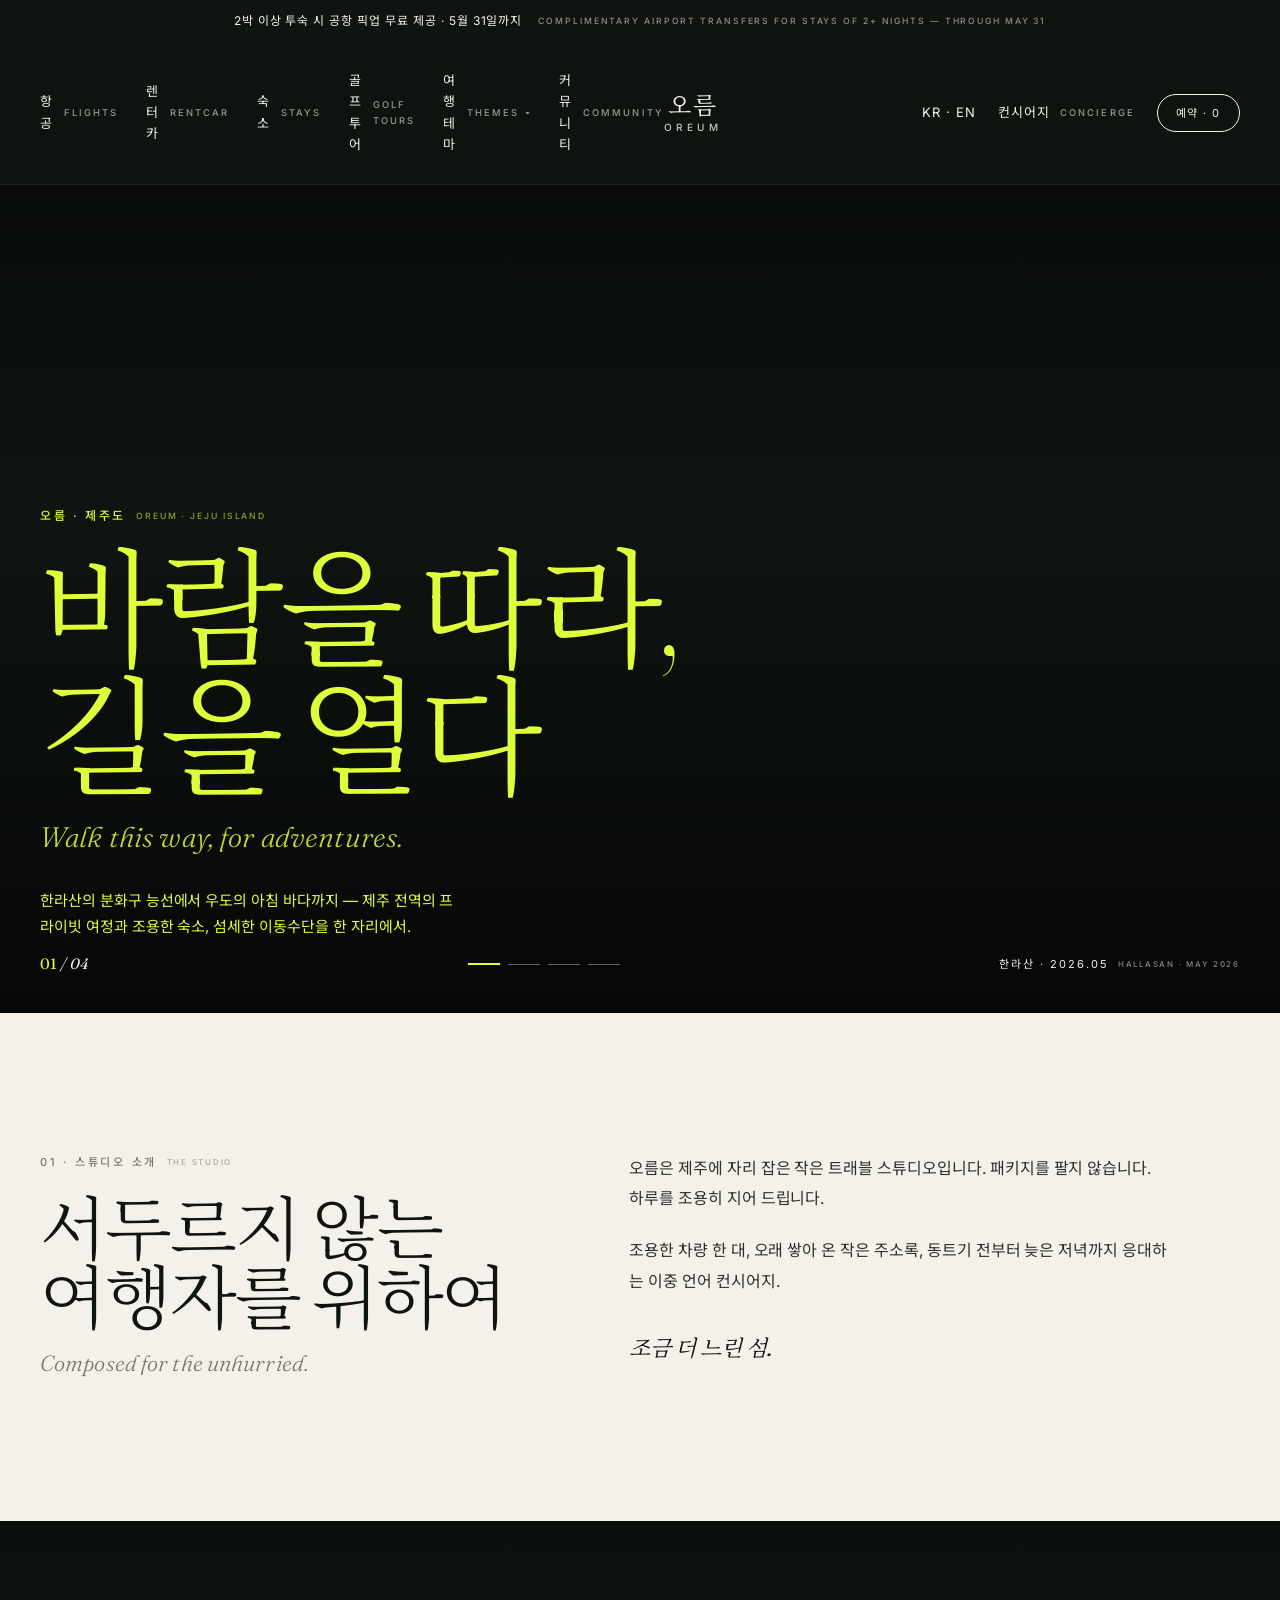
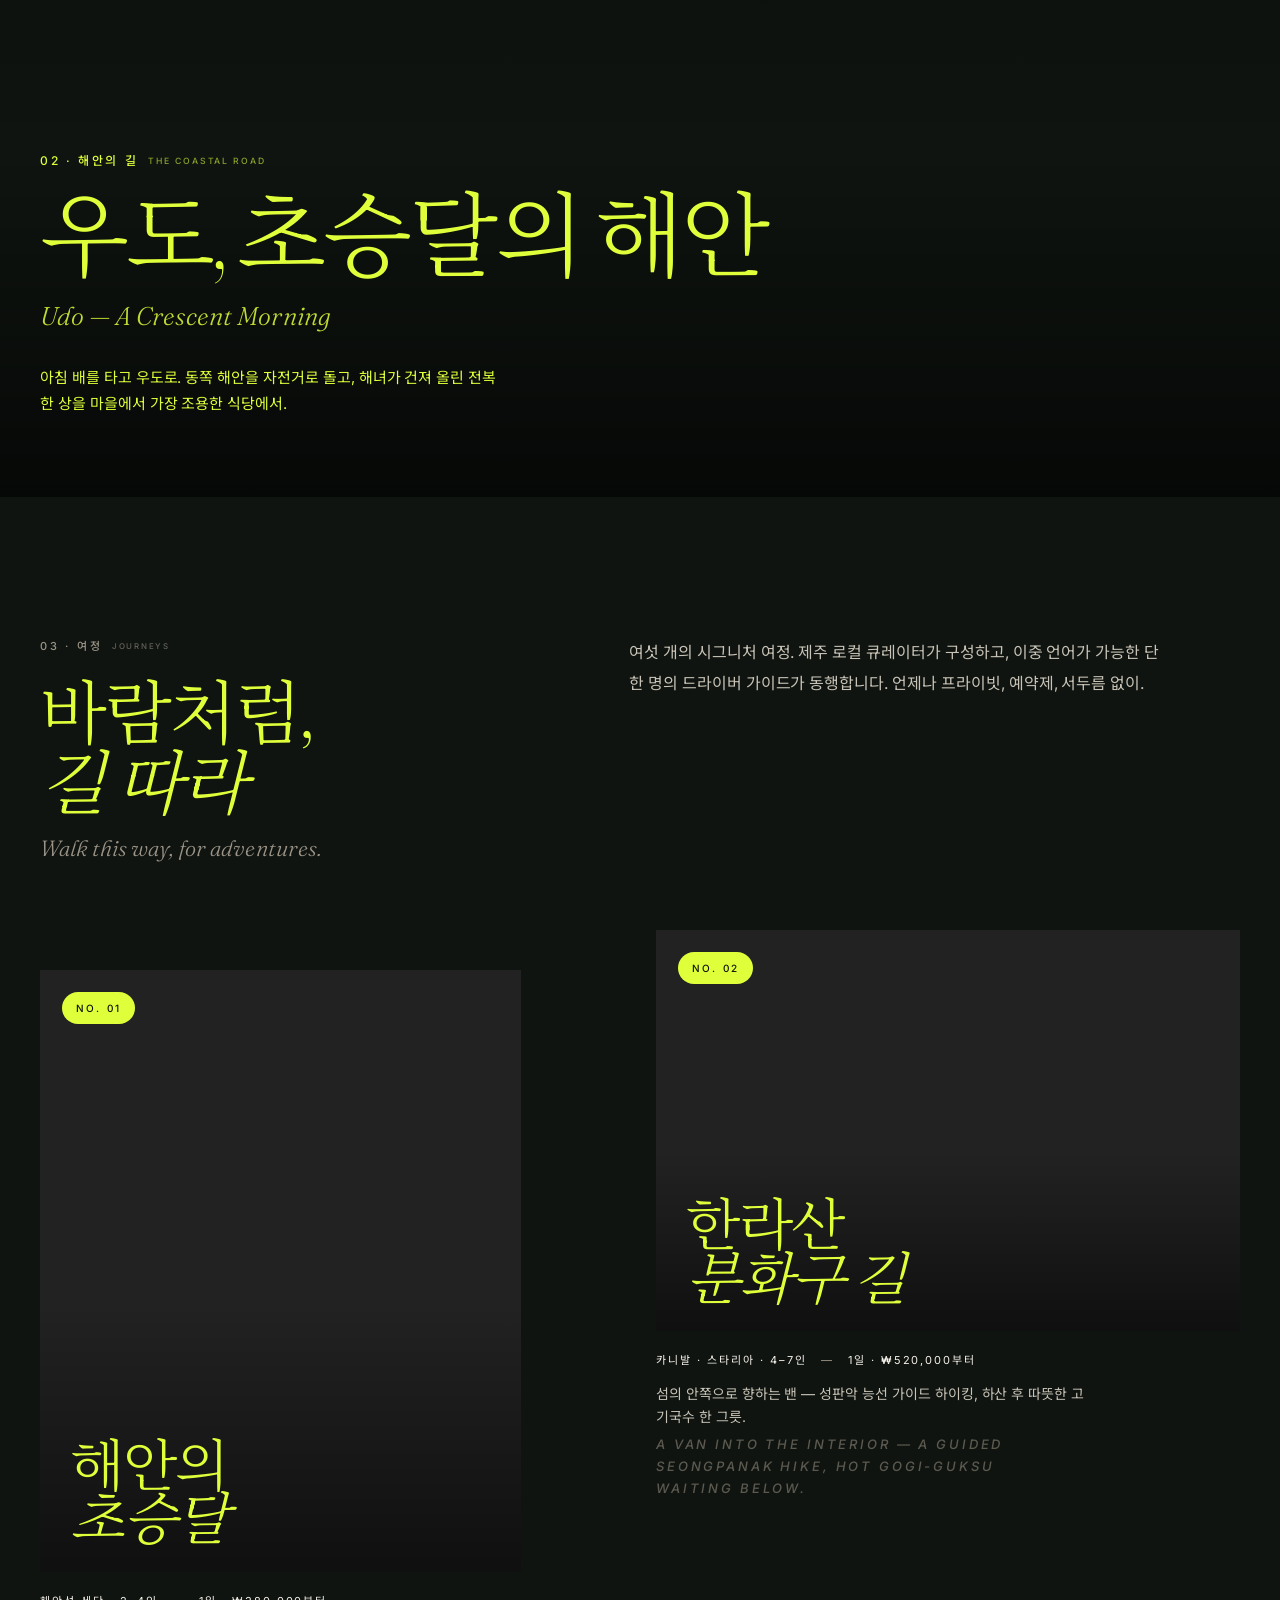
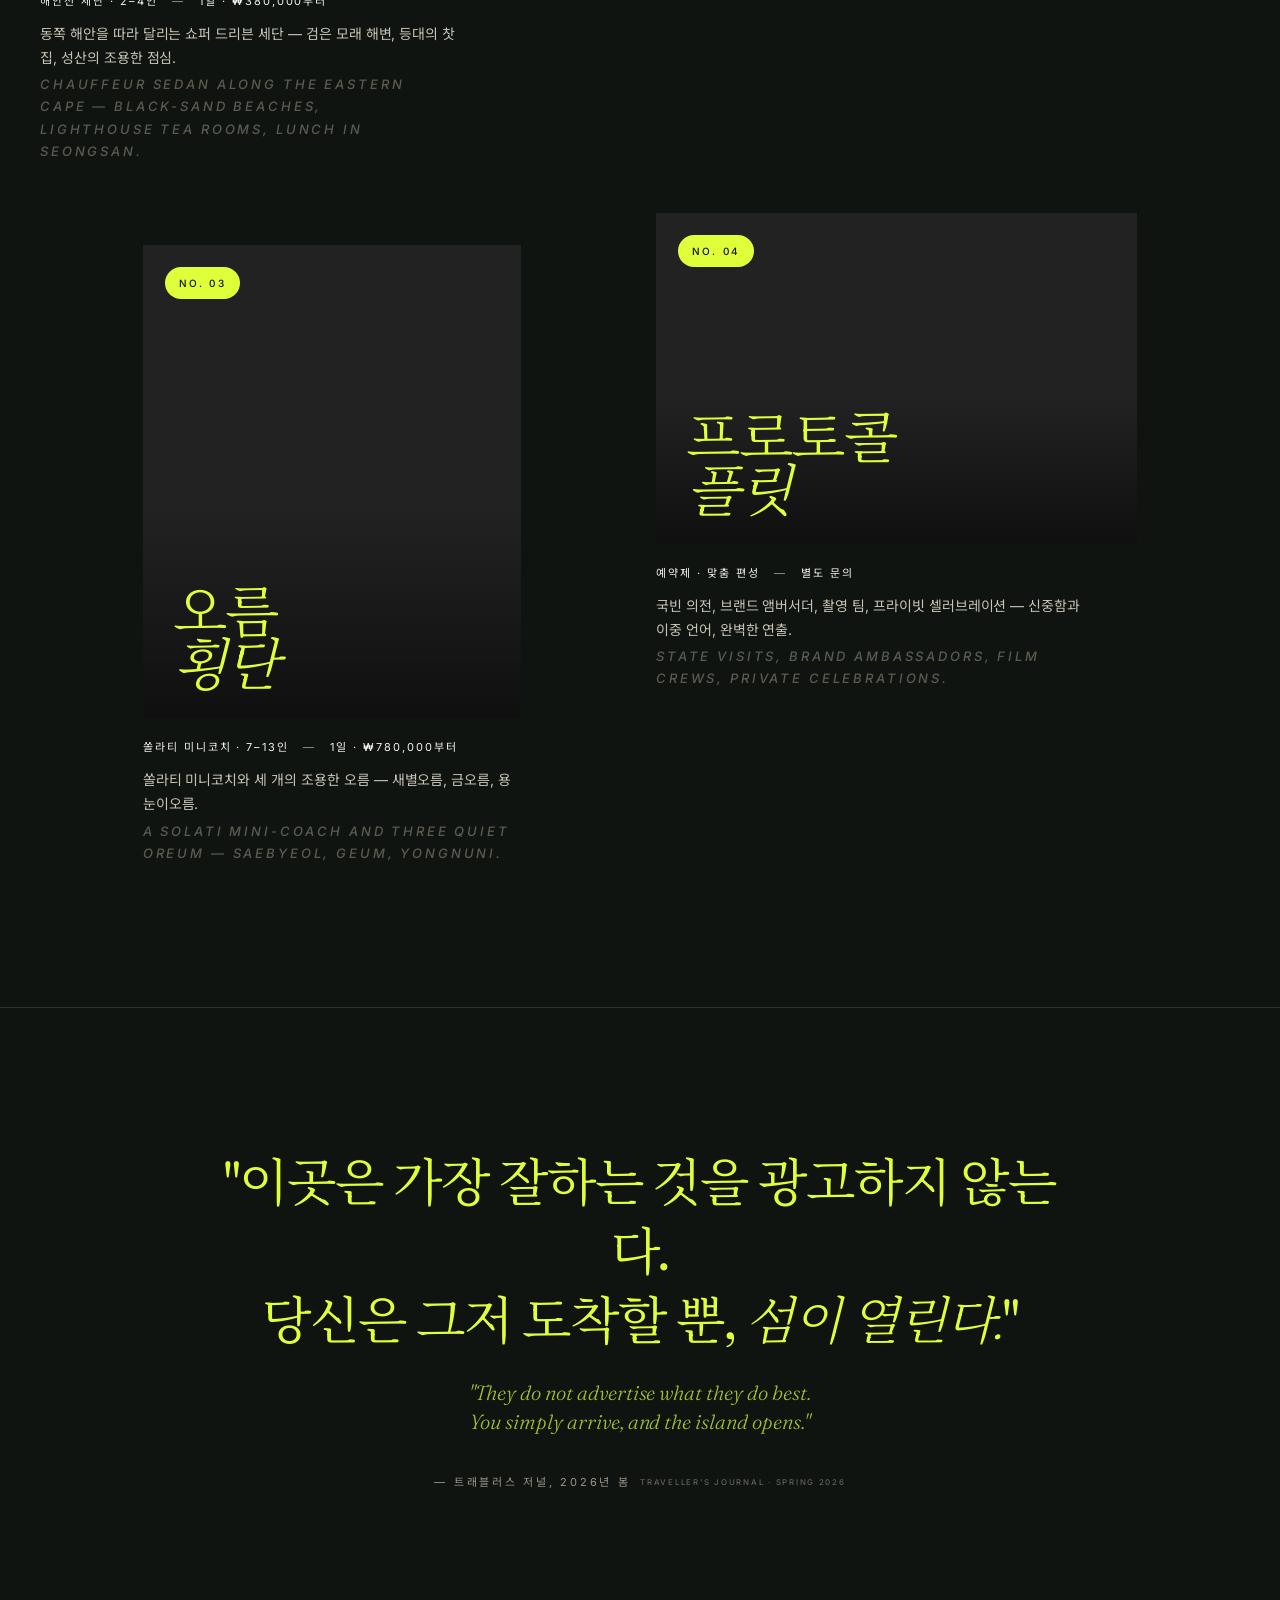
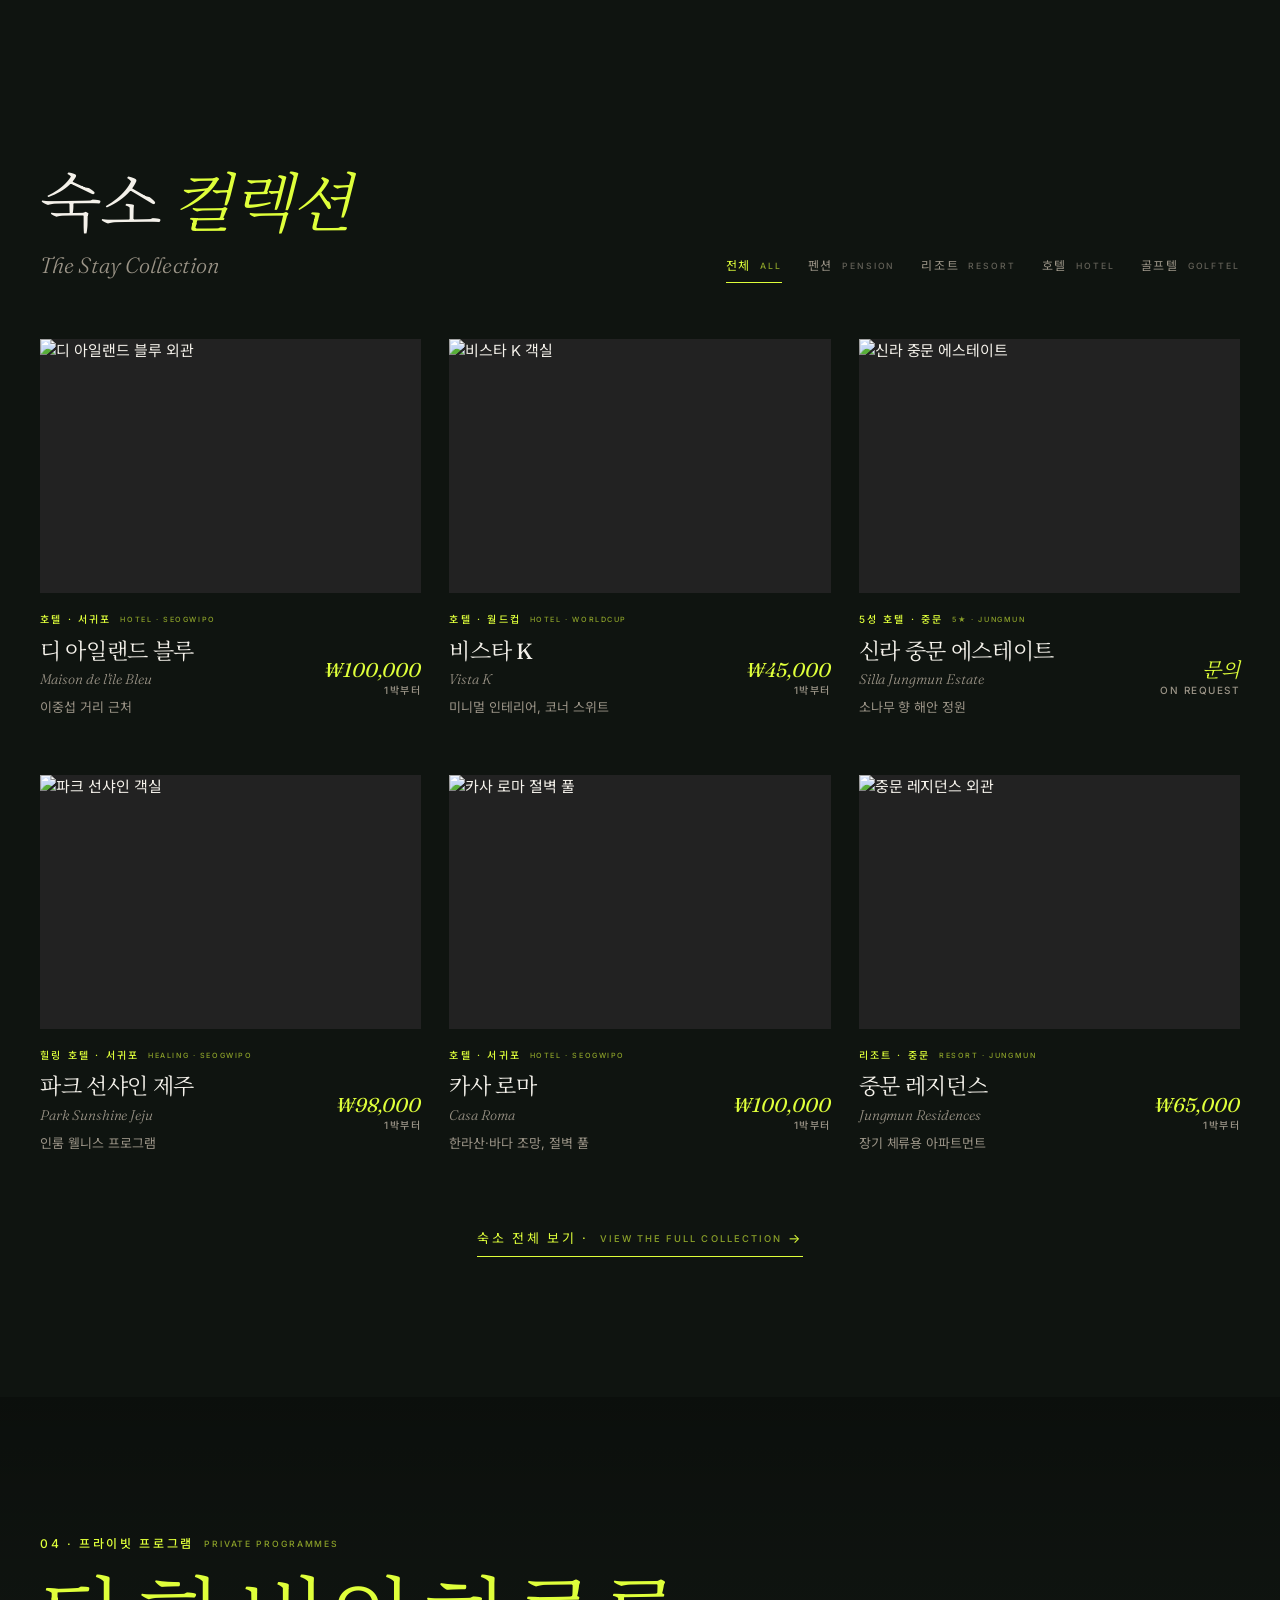
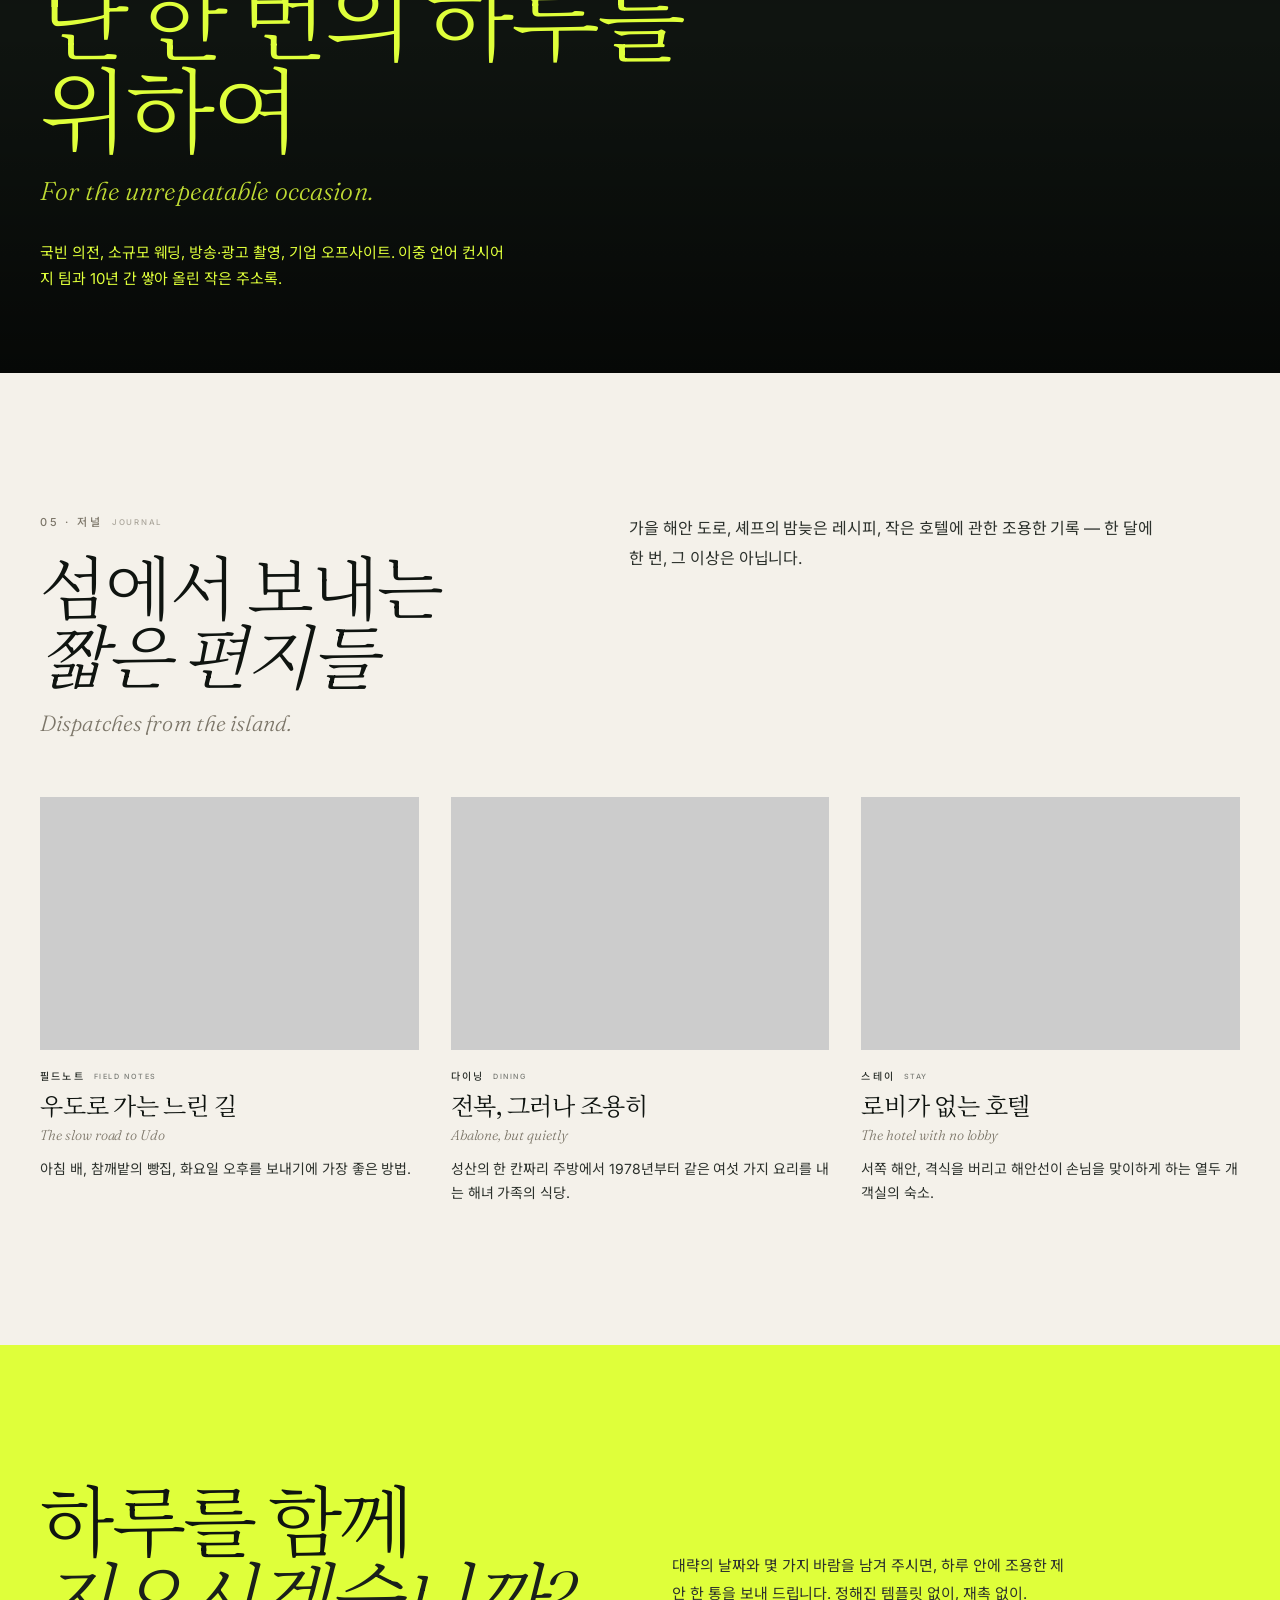
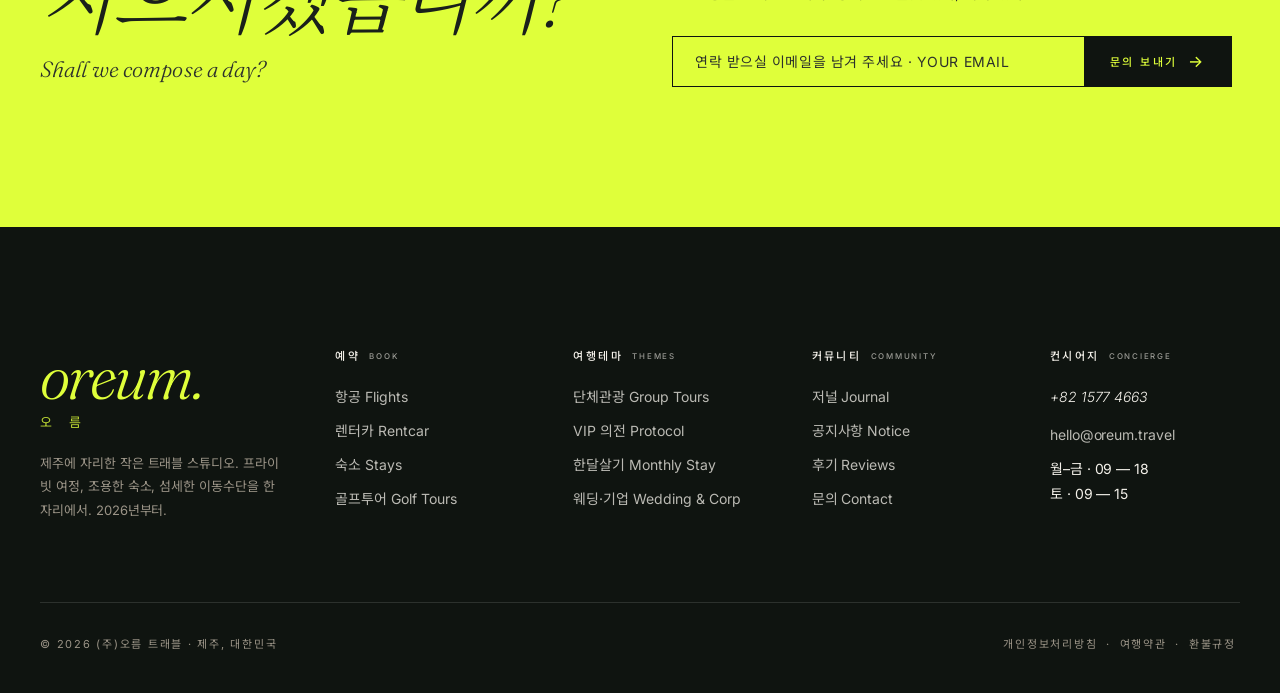
==== index.html @ 896212c9 "Add files via upload" ====
<!doctype html>
<html lang="ko">
<head>
<meta charset="utf-8">
<meta name="viewport" content="width=device-width,initial-scale=1">
<title>오름 · OREUM — 서두르지 않는 여행자를 위하여</title>
<meta name="description" content="오름(OREUM) · 제주에 자리한 작은 트래블 스튜디오. 프라이빗 여정, 조용한 숙소, 섬세한 이동수단을 한 자리에서.">
<meta property="og:title" content="오름 · OREUM">
<meta property="og:description" content="서두르지 않는 여행자를 위하여 — 제주 프라이빗 트래블 스튜디오">
<meta property="og:type" content="website">
<meta property="og:locale" content="ko_KR">
<meta property="og:locale:alternate" content="en_US">

<link rel="preconnect" href="https://fonts.googleapis.com">
<link rel="preconnect" href="https://fonts.gstatic.com" crossorigin>
<link href="https://fonts.googleapis.com/css2?family=Fraunces:ital,opsz,wght@0,9..144,300;0,9..144,400;0,9..144,500;1,9..144,300;1,9..144,400&family=Inter:wght@300;400;500&family=Noto+Sans+KR:wght@300;400;500;700&family=Noto+Serif+KR:wght@300;400;500;700&display=swap" rel="stylesheet">

<link rel="stylesheet" href="assets/css/style.css">
</head>
<body>

<!-- ============ TOP ANNOUNCEMENT ============ -->
<div class="announce">
  2박 이상 투숙 시 공항 픽업 무료 제공 · 5월 31일까지
  <span class="en">Complimentary airport transfers for stays of 2+ nights — through May 31</span>
</div>

<!-- ============ HEADER ============ -->
<header class="site-nav" id="siteNav">
  <nav class="nav-left" aria-label="주 메뉴">
    <a href="#flight">항공 <span class="en">FLIGHTS</span></a>
    <a href="#rentcar">렌터카 <span class="en">RENTCAR</span></a>
    <a href="#stays">숙소 <span class="en">STAYS</span></a>
    <a href="#golf">골프투어 <span class="en">GOLF TOURS</span></a>
    <div class="has-sub">
      <a href="#themes" class="parent">여행테마 <span class="en">THEMES</span> <span class="caret" aria-hidden="true">▾</span></a>
      <div class="sub" role="menu">
        <a href="#group" role="menuitem">단체관광 <span class="en">GROUP TOURS</span></a>
        <a href="#vip" role="menuitem">VIP 의전 <span class="en">VIP PROTOCOL</span></a>
        <a href="#longstay" role="menuitem">한달살기 <span class="en">MONTHLY STAY</span></a>
      </div>
    </div>
    <a href="#community">커뮤니티 <span class="en">COMMUNITY</span></a>
  </nav>
  <a href="#" class="brand" aria-label="오름 홈">
    <span class="brand-ko">오름</span>
    <span class="brand-en">OREUM</span>
  </a>
  <div class="nav-right">
    <a href="#" class="lang">KR · EN</a>
    <a href="#contact">컨시어지 <span class="en">CONCIERGE</span></a>
    <a href="#contact" class="pill">예약 · 0</a>
  </div>
</header>

<!-- ============ HERO ============ -->
<section class="hero" id="home">
  <div class="hero-bg" style="background-image:linear-gradient(180deg,rgba(0,0,0,.4) 0%,rgba(0,0,0,0) 40%,rgba(0,0,0,.6) 100%),url('https://images.unsplash.com/photo-1589307004173-3c13ab82b78d?w=2400&q=90');" aria-hidden="true"></div>
  <div class="hero-inner">
    <p class="eyebrow">오름 · 제주도 <span class="en">OREUM · JEJU ISLAND</span></p>
    <h1 class="display">바람을 따라,<br>길을 열다</h1>
    <p class="display-sub">Walk this way, for adventures.</p>
    <p class="hero-lede">한라산의 분화구 능선에서 우도의 아침 바다까지 — 제주 전역의 프라이빗 여정과 조용한 숙소, 섬세한 이동수단을 한 자리에서.</p>
  </div>
  <div class="hero-foot">
    <div class="counter"><b>01</b> <span>/ 04</span></div>
    <div class="dots">
      <span class="dot on"></span>
      <span class="dot"></span>
      <span class="dot"></span>
      <span class="dot"></span>
    </div>
    <div class="place">한라산 · 2026.05 <span class="en">HALLASAN · MAY 2026</span></div>
  </div>
</section>

<!-- ============ INTRO / EDITORIAL ============ -->
<section class="section light" id="about">
  <div class="wrap">
    <div class="intro-grid">
      <header>
        <p class="section-label">01 · 스튜디오 소개 <span class="en">THE STUDIO</span></p>
        <h2 class="display">서두르지 않는<br>여행자를 위하여</h2>
        <p class="display-sub muted">Composed for the unhurried.</p>
      </header>
      <div class="body-prose">
        <p>오름은 제주에 자리 잡은 작은 트래블 스튜디오입니다. 패키지를 팔지 않습니다. 하루를 조용히 지어 드립니다.</p>
        <p>조용한 차량 한 대, 오래 쌓아 온 작은 주소록, 동트기 전부터 늦은 저녁까지 응대하는 이중 언어 컨시어지.</p>
        <p class="sig">조금 더 느린 섬.</p>
      </div>
    </div>
  </div>
</section>

<!-- ============ WIDE FEATURE — UDO ============ -->
<section class="wide" style="background-image:linear-gradient(180deg,rgba(0,0,0,.2) 0%,rgba(0,0,0,0) 40%,rgba(0,0,0,.6) 100%),url('https://images.unsplash.com/photo-1506929562872-bb421503ef21?w=2400&q=90');">
  <div class="wide-inner">
    <p class="eyebrow">02 · 해안의 길 <span class="en">THE COASTAL ROAD</span></p>
    <h2 class="display">우도, 초승달의 해안</h2>
    <p class="display-sub">Udo — A Crescent Morning</p>
    <p class="hero-lede">아침 배를 타고 우도로. 동쪽 해안을 자전거로 돌고, 해녀가 건져 올린 전복 한 상을 마을에서 가장 조용한 식당에서.</p>
  </div>
</section>

<!-- ============ JOURNEYS / TRAILS ============ -->
<section class="section dark" id="journeys">
  <div class="wrap">
    <div class="intro-grid" style="margin-bottom:64px;">
      <header>
        <p class="section-label on-dark">03 · 여정 <span class="en">JOURNEYS</span></p>
        <h2 class="display on-lime">바람처럼,<br><em>길 따라</em></h2>
        <p class="display-sub on-dark-muted">Walk this way, for adventures.</p>
      </header>
      <div class="body-prose on-dark">
        <p>여섯 개의 시그니처 여정. 제주 로컬 큐레이터가 구성하고, 이중 언어가 가능한 단 한 명의 드라이버 가이드가 동행합니다. 언제나 프라이빗, 예약제, 서두름 없이.</p>
      </div>
    </div>

    <div class="trails">
      <a class="trail t-1" href="#">
        <div class="ph" style="background-image:url('https://images.unsplash.com/photo-1506929562872-bb421503ef21?w=1400&q=88');">
          <span class="badge">No. 01</span>
          <h3 class="display-inline">해안의<br><em>초승달</em></h3>
        </div>
        <div class="trail-meta">
          <span>해안선 세단 · 2–4인</span>
          <span class="sep">—</span>
          <span>1일 · ₩380,000부터</span>
        </div>
        <p class="trail-desc">동쪽 해안을 따라 달리는 쇼퍼 드리븐 세단 — 검은 모래 해변, 등대의 찻집, 성산의 조용한 점심.</p>
        <p class="trail-desc en">Chauffeur sedan along the eastern cape — black-sand beaches, lighthouse tea rooms, lunch in Seongsan.</p>
      </a>

      <a class="trail t-2" href="#">
        <div class="ph" style="background-image:url('https://images.unsplash.com/photo-1464822759023-fed622ff2c3b?w=1400&q=88');">
          <span class="badge">No. 02</span>
          <h3 class="display-inline">한라산<br><em>분화구 길</em></h3>
        </div>
        <div class="trail-meta">
          <span>카니발 · 스타리아 · 4–7인</span>
          <span class="sep">—</span>
          <span>1일 · ₩520,000부터</span>
        </div>
        <p class="trail-desc">섬의 안쪽으로 향하는 밴 — 성판악 능선 가이드 하이킹, 하산 후 따뜻한 고기국수 한 그릇.</p>
        <p class="trail-desc en">A van into the interior — a guided Seongpanak hike, hot gogi-guksu waiting below.</p>
      </a>

      <a class="trail t-3" href="#">
        <div class="ph" style="background-image:url('https://images.unsplash.com/photo-1496417263034-38ec4f0b665a?w=1400&q=88');">
          <span class="badge">No. 03</span>
          <h3 class="display-inline">오름<br><em>횡단</em></h3>
        </div>
        <div class="trail-meta">
          <span>쏠라티 미니코치 · 7–13인</span>
          <span class="sep">—</span>
          <span>1일 · ₩780,000부터</span>
        </div>
        <p class="trail-desc">쏠라티 미니코치와 세 개의 조용한 오름 — 새별오름, 금오름, 용눈이오름.</p>
        <p class="trail-desc en">A Solati mini-coach and three quiet oreum — Saebyeol, Geum, Yongnuni.</p>
      </a>

      <a class="trail t-4" href="#">
        <div class="ph" style="background-image:url('https://images.unsplash.com/photo-1568844293986-8d0400bd4745?w=1400&q=88');">
          <span class="badge">No. 04</span>
          <h3 class="display-inline">프로토콜<br><em>플릿</em></h3>
        </div>
        <div class="trail-meta">
          <span>예약제 · 맞춤 편성</span>
          <span class="sep">—</span>
          <span>별도 문의</span>
        </div>
        <p class="trail-desc">국빈 의전, 브랜드 앰버서더, 촬영 팀, 프라이빗 셀러브레이션 — 신중함과 이중 언어, 완벽한 연출.</p>
        <p class="trail-desc en">State visits, brand ambassadors, film crews, private celebrations.</p>
      </a>
    </div>
  </div>
</section>

<!-- ============ QUOTE ============ -->
<section class="quote-sec dark">
  <div class="wrap">
    <blockquote class="quote-ko">"이곳은 가장 잘하는 것을 광고하지 않는다.<br>당신은 그저 도착할 뿐, <em>섬이 열린다.</em>"</blockquote>
    <p class="quote-en">"They do not advertise what they do best.<br>You simply arrive, and the island opens."</p>
    <cite>— 트래블러스 저널, 2026년 봄 <span class="en">TRAVELLER'S JOURNAL · SPRING 2026</span></cite>
  </div>
</section>

<!-- ============ STAYS ============ -->
<section class="section dark" id="stays">
  <div class="wrap">
    <div class="stays-head">
      <div>
        <h2 class="display on-light">숙소 <em class="on-lime">컬렉션</em></h2>
        <p class="display-sub on-dark-muted">The Stay Collection</p>
      </div>
      <nav class="stays-tabs" aria-label="숙소 유형">
        <a href="#" class="on">전체 <span class="en">ALL</span></a>
        <a href="#">펜션 <span class="en">PENSION</span></a>
        <a href="#">리조트 <span class="en">RESORT</span></a>
        <a href="#">호텔 <span class="en">HOTEL</span></a>
        <a href="#">골프텔 <span class="en">GOLFTEL</span></a>
      </nav>
    </div>

    <div class="stays">
      <a class="stay" href="pages/stay.html">
        <div class="ph"><img src="https://images.unsplash.com/photo-1566073771259-6a8506099945?w=1200&q=85" alt="디 아일랜드 블루 외관" loading="lazy"></div>
        <p class="chip">호텔 · 서귀포 <span class="en">HOTEL · SEOGWIPO</span></p>
        <div class="row">
          <div>
            <h3>디 아일랜드 블루</h3>
            <p class="alt-title">Maison de l'île Bleu</p>
            <p class="loc">이중섭 거리 근처</p>
          </div>
          <p class="price">₩100,000<small>1박부터</small></p>
        </div>
      </a>

      <a class="stay" href="pages/stay.html">
        <div class="ph"><img src="https://images.unsplash.com/photo-1551882547-ff40c63fe5fa?w=1200&q=85" alt="비스타 K 객실" loading="lazy"></div>
        <p class="chip">호텔 · 월드컵 <span class="en">HOTEL · WORLDCUP</span></p>
        <div class="row">
          <div>
            <h3>비스타 K</h3>
            <p class="alt-title">Vista K</p>
            <p class="loc">미니멀 인테리어, 코너 스위트</p>
          </div>
          <p class="price">₩45,000<small>1박부터</small></p>
        </div>
      </a>

      <a class="stay" href="pages/stay.html">
        <div class="ph"><img src="https://images.unsplash.com/photo-1582719508461-905c673771fd?w=1200&q=85" alt="신라 중문 에스테이트" loading="lazy"></div>
        <p class="chip">5성 호텔 · 중문 <span class="en">5★ · JUNGMUN</span></p>
        <div class="row">
          <div>
            <h3>신라 중문 에스테이트</h3>
            <p class="alt-title">Silla Jungmun Estate</p>
            <p class="loc">소나무 향 해안 정원</p>
          </div>
          <p class="price">문의<small>ON REQUEST</small></p>
        </div>
      </a>

      <a class="stay" href="pages/stay.html">
        <div class="ph"><img src="https://images.unsplash.com/photo-1542314831-068cd1dbfeeb?w=1200&q=85" alt="파크 선샤인 객실" loading="lazy"></div>
        <p class="chip">힐링 호텔 · 서귀포 <span class="en">HEALING · SEOGWIPO</span></p>
        <div class="row">
          <div>
            <h3>파크 선샤인 제주</h3>
            <p class="alt-title">Park Sunshine Jeju</p>
            <p class="loc">인룸 웰니스 프로그램</p>
          </div>
          <p class="price">₩98,000<small>1박부터</small></p>
        </div>
      </a>

      <a class="stay" href="pages/stay.html">
        <div class="ph"><img src="https://images.unsplash.com/photo-1520250497591-112f2f40a3f4?w=1200&q=85" alt="카사 로마 절벽 풀" loading="lazy"></div>
        <p class="chip">호텔 · 서귀포 <span class="en">HOTEL · SEOGWIPO</span></p>
        <div class="row">
          <div>
            <h3>카사 로마</h3>
            <p class="alt-title">Casa Roma</p>
            <p class="loc">한라산·바다 조망, 절벽 풀</p>
          </div>
          <p class="price">₩100,000<small>1박부터</small></p>
        </div>
      </a>

      <a class="stay" href="pages/stay.html">
        <div class="ph"><img src="https://images.unsplash.com/photo-1571003123894-1f0594d2b5d9?w=1200&q=85" alt="중문 레지던스 외관" loading="lazy"></div>
        <p class="chip">리조트 · 중문 <span class="en">RESORT · JUNGMUN</span></p>
        <div class="row">
          <div>
            <h3>중문 레지던스</h3>
            <p class="alt-title">Jungmun Residences</p>
            <p class="loc">장기 체류용 아파트먼트</p>
          </div>
          <p class="price">₩65,000<small>1박부터</small></p>
        </div>
      </a>
    </div>

    <div class="view-all-wrap">
      <a class="view-all" href="#">숙소 전체 보기 · <span class="en">VIEW THE FULL COLLECTION</span> →</a>
    </div>
  </div>
</section>

<!-- ============ WIDE FEATURE #2 ============ -->
<section class="wide" style="background-image:linear-gradient(180deg,rgba(0,0,0,.25) 0%,rgba(0,0,0,0) 40%,rgba(0,0,0,.6) 100%),url('https://images.unsplash.com/photo-1533130061792-64b345e4a833?w=2400&q=90');" id="mobility">
  <div class="wide-inner">
    <p class="eyebrow">04 · 프라이빗 프로그램 <span class="en">PRIVATE PROGRAMMES</span></p>
    <h2 class="display">단 한 번의 하루를<br>위하여</h2>
    <p class="display-sub">For the unrepeatable occasion.</p>
    <p class="hero-lede">국빈 의전, 소규모 웨딩, 방송·광고 촬영, 기업 오프사이트. 이중 언어 컨시어지 팀과 10년 간 쌓아 올린 작은 주소록.</p>
  </div>
</section>

<!-- ============ COMMUNITY / JOURNAL ============ -->
<section class="section light" id="community">
  <div class="wrap">
    <div class="intro-grid" style="margin-bottom:56px;">
      <header>
        <p class="section-label">05 · 저널 <span class="en">JOURNAL</span></p>
        <h2 class="display">섬에서 보내는<br><em>짧은 편지들</em></h2>
        <p class="display-sub muted">Dispatches from the island.</p>
      </header>
      <div class="body-prose">
        <p>가을 해안 도로, 셰프의 밤늦은 레시피, 작은 호텔에 관한 조용한 기록 — 한 달에 한 번, 그 이상은 아닙니다.</p>
      </div>
    </div>

    <div class="journal">
      <article class="article">
        <div class="ph" style="background-image:url('https://images.unsplash.com/photo-1464822759023-fed622ff2c3b?w=1200&q=88');"></div>
        <p class="cat">필드노트 <span class="en">FIELD NOTES</span></p>
        <h3>우도로 가는 느린 길</h3>
        <p class="alt-title">The slow road to Udo</p>
        <p class="snippet">아침 배, 참깨밭의 빵집, 화요일 오후를 보내기에 가장 좋은 방법.</p>
      </article>
      <article class="article">
        <div class="ph" style="background-image:url('https://images.unsplash.com/photo-1414235077428-338989a2e8c0?w=1200&q=88');"></div>
        <p class="cat">다이닝 <span class="en">DINING</span></p>
        <h3>전복, 그러나 조용히</h3>
        <p class="alt-title">Abalone, but quietly</p>
        <p class="snippet">성산의 한 칸짜리 주방에서 1978년부터 같은 여섯 가지 요리를 내는 해녀 가족의 식당.</p>
      </article>
      <article class="article">
        <div class="ph" style="background-image:url('https://images.unsplash.com/photo-1528127269322-539801943592?w=1200&q=88');"></div>
        <p class="cat">스테이 <span class="en">STAY</span></p>
        <h3>로비가 없는 호텔</h3>
        <p class="alt-title">The hotel with no lobby</p>
        <p class="snippet">서쪽 해안, 격식을 버리고 해안선이 손님을 맞이하게 하는 열두 개 객실의 숙소.</p>
      </article>
    </div>
  </div>
</section>

<!-- ============ CTA ============ -->
<section class="cta" id="contact">
  <div class="wrap cta-grid">
    <div>
      <h2 class="display">하루를 함께<br><em>지으시겠습니까?</em></h2>
      <p class="display-sub on-ink-muted">Shall we compose a day?</p>
    </div>
    <div>
      <p class="cta-lede">대략의 날짜와 몇 가지 바람을 남겨 주시면, 하루 안에 조용한 제안 한 통을 보내 드립니다. 정해진 템플릿 없이, 재촉 없이.</p>
      <form class="cta-form" onsubmit="event.preventDefault();location.href='mailto:hello@oreum.travel';">
        <input type="email" placeholder="연락 받으실 이메일을 남겨 주세요 · YOUR EMAIL" aria-label="이메일" required>
        <button type="submit">문의 보내기 <span>→</span></button>
      </form>
    </div>
  </div>
</section>

<!-- ============ FOOTER ============ -->
<footer class="site-footer">
  <div class="wrap">
    <div class="foot-grid">
      <div class="foot-brand">
        <p class="foot-word">oreum.</p>
        <p class="foot-ko">오 름</p>
        <p class="foot-bio">제주에 자리한 작은 트래블 스튜디오. 프라이빗 여정, 조용한 숙소, 섬세한 이동수단을 한 자리에서. 2026년부터.</p>
      </div>
      <div>
        <h5>예약 <span class="en">BOOK</span></h5>
        <ul>
          <li><a href="#flight">항공 Flights</a></li>
          <li><a href="#rentcar">렌터카 Rentcar</a></li>
          <li><a href="#stays">숙소 Stays</a></li>
          <li><a href="#golf">골프투어 Golf Tours</a></li>
        </ul>
      </div>
      <div>
        <h5>여행테마 <span class="en">THEMES</span></h5>
        <ul>
          <li><a href="#group">단체관광 Group Tours</a></li>
          <li><a href="#vip">VIP 의전 Protocol</a></li>
          <li><a href="#longstay">한달살기 Monthly Stay</a></li>
          <li><a href="#">웨딩·기업 Wedding &amp; Corp</a></li>
        </ul>
      </div>
      <div>
        <h5>커뮤니티 <span class="en">COMMUNITY</span></h5>
        <ul>
          <li><a href="#community">저널 Journal</a></li>
          <li><a href="#">공지사항 Notice</a></li>
          <li><a href="#">후기 Reviews</a></li>
          <li><a href="#contact">문의 Contact</a></li>
        </ul>
      </div>
      <div>
        <h5>컨시어지 <span class="en">CONCIERGE</span></h5>
        <ul class="cs">
          <li class="cs-tel">+82 1577 4663</li>
          <li><a href="mailto:hello@oreum.travel">hello@oreum.travel</a></li>
          <li class="cs-hours">
            월–금 · 09 — 18<br>
            토 · 09 — 15
          </li>
        </ul>
      </div>
    </div>

    <div class="foot-bottom">
      <span>© 2026 (주)오름 트래블 · 제주, 대한민국</span>
      <span class="foot-meta">
        <a href="#">개인정보처리방침</a> ·
        <a href="#">여행약관</a> ·
        <a href="#">환불규정</a>
      </span>
    </div>
  </div>
</footer>

<script src="assets/js/main.js" defer></script>
</body>
</html>
---- assets/css/style.css ----
/* =====================================================
   OREUM · 오름
   Premium Jeju travel studio — editorial landing page
   Style: Lime yellow serif / Dark + Cream
   Fonts: Fraunces + Noto Serif KR (serif display)
          Inter + Noto Sans KR (sans body)
   ===================================================== */

:root{
  --lime: #DFFF3A;
  --lime-soft: #F1FFB2;
  --ink: #0F1410;
  --ink-2: #1A201B;
  --ink-3: #2C312C;
  --paper: #F4F1EA;
  --paper-2: #EDE8DC;
  --sand: #D9CEB8;
  --mute: #7C7669;
  --mute-on-dark: #9B9487;
  --line: #D7CEBE;
  --line-dark: rgba(255,255,255,.12);

  --serif: 'Fraunces','Noto Serif KR',Georgia,'Nanum Myeongjo','Batang',serif;
  --sans:  'Inter','Noto Sans KR','Apple SD Gothic Neo',-apple-system,BlinkMacSystemFont,sans-serif;

  --wrap: 1400px;
  --pad: 40px;
}

/* ---------- Reset ---------- */
*,*::before,*::after{box-sizing:border-box}
html{scroll-behavior:smooth}
html,body{margin:0;padding:0}
body{
  font-family:var(--sans);
  background:var(--ink);
  color:var(--paper);
  font-size:15px;
  line-height:1.65;
  -webkit-font-smoothing:antialiased;
  -moz-osx-font-smoothing:grayscale;
  letter-spacing:-0.003em;
}
img{max-width:100%;display:block}
a{color:inherit;text-decoration:none;transition:color .25s,opacity .25s}
a:hover{opacity:.72}
button{font-family:inherit;cursor:pointer}
h1,h2,h3,h4,h5{margin:0;font-weight:400;letter-spacing:-0.02em}

.wrap{max-width:var(--wrap);margin:0 auto;padding:0 var(--pad)}

/* Bilingual label pattern: Korean primary, English secondary */
.en{
  display:inline-block;
  font-family:var(--sans);
  font-size:.72em;
  letter-spacing:.22em;
  opacity:.6;
  margin-left:.5em;
  vertical-align:.1em;
  text-transform:uppercase;
  font-weight:500;
}

/* Display typography */
.display{
  font-family:var(--serif);
  font-weight:300;
  line-height:1;
  letter-spacing:-0.03em;
}
.display em{font-style:italic;font-weight:300}
.display-inline{font-family:var(--serif);font-weight:300;line-height:.95;letter-spacing:-0.025em}
.display-inline em{font-style:italic;font-weight:300}
.display-sub{
  font-family:var(--serif);
  font-style:italic;
  font-weight:300;
  font-size:22px;
  margin:12px 0 0;
  letter-spacing:.005em;
}
.display-sub.muted{color:var(--mute)}
.on-dark-muted{color:var(--mute-on-dark)}
.on-ink-muted{color:var(--ink-3)}
.on-lime{color:var(--lime)}
.on-light{color:var(--paper)}

.section-label{
  font-family:var(--sans);
  font-size:11px;
  font-weight:500;
  letter-spacing:.25em;
  color:var(--mute);
  text-transform:uppercase;
  margin:0 0 24px;
}
.section-label.on-dark{color:var(--mute-on-dark)}
.eyebrow{
  color:var(--lime);
  font-family:var(--sans);
  font-size:12px;
  font-weight:500;
  letter-spacing:.22em;
  text-transform:uppercase;
  margin:0 0 20px;
}

/* ---------- Announcement ---------- */
.announce{
  background:var(--ink);
  color:var(--paper);
  text-align:center;
  padding:11px 24px;
  font-family:var(--sans);
  font-size:12px;
  letter-spacing:.08em;
}
.announce .en{color:var(--sand);opacity:.65;margin-left:12px}

/* ---------- Header ---------- */
.site-nav{
  position:sticky;top:0;z-index:50;
  display:grid;grid-template-columns:1fr auto 1fr;
  align-items:center;
  padding:22px var(--pad);
  background:rgba(15,20,16,.92);
  backdrop-filter:saturate(150%) blur(14px);
  -webkit-backdrop-filter:saturate(150%) blur(14px);
  border-bottom:1px solid rgba(255,255,255,.06);
  color:var(--paper);
}
.site-nav a{color:var(--paper)}
.nav-left{display:flex;gap:28px;font-family:var(--sans);font-size:13px;letter-spacing:.08em;font-weight:400;align-items:center;position:relative}
.nav-left > a,.nav-left .has-sub > a{color:var(--paper);padding:6px 0;display:inline-flex;align-items:center;gap:6px}
.has-sub{position:relative}
.has-sub .caret{font-size:10px;opacity:.7;transition:transform .2s}
.has-sub:hover .caret{transform:rotate(180deg)}
.has-sub .sub{
  position:absolute;top:100%;left:-14px;
  min-width:260px;
  background:rgba(15,20,16,.98);
  backdrop-filter:saturate(150%) blur(14px);
  -webkit-backdrop-filter:saturate(150%) blur(14px);
  border:1px solid rgba(255,255,255,.08);
  border-radius:4px;
  padding:10px 0;margin-top:8px;
  opacity:0;pointer-events:none;transform:translateY(-6px);
  transition:opacity .18s ease,transform .18s ease;
  z-index:60;
  box-shadow:0 20px 40px -20px rgba(0,0,0,.6);
}
.has-sub:hover .sub,.has-sub:focus-within .sub{opacity:1;pointer-events:auto;transform:translateY(0)}
.has-sub .sub a{
  display:block;padding:12px 20px;font-size:13px;color:var(--paper);
  border-left:2px solid transparent;
}
.has-sub .sub a:hover{
  background:rgba(223,255,58,.06);
  color:var(--lime);
  border-left-color:var(--lime);
  opacity:1;
}
.has-sub .sub a .en{color:var(--mute-on-dark);opacity:.75}
.nav-right{display:flex;justify-content:flex-end;gap:22px;align-items:center;font-family:var(--sans);font-size:13px;letter-spacing:.08em}
.brand{text-align:center;line-height:1}
.brand-ko{display:block;font-family:var(--serif);font-size:24px;letter-spacing:.08em;font-weight:400}
.brand-en{display:block;font-family:var(--sans);font-size:10px;letter-spacing:.45em;margin-top:4px;opacity:.8;font-weight:500}
.pill{
  display:inline-block;border:1px solid var(--paper);border-radius:999px;
  padding:9px 18px;font-size:11px;letter-spacing:.14em;
}

/* ---------- Hero ---------- */
.hero{
  position:relative;
  min-height:92vh;
  color:var(--lime);
  padding:80px var(--pad) 72px;
  display:flex;flex-direction:column;justify-content:flex-end;
  overflow:hidden;
}
.hero-bg{
  position:absolute;inset:0;
  background-size:cover;background-position:center;
  z-index:0;
}
.hero-inner{position:relative;z-index:2;max-width:var(--wrap);margin:0 auto;width:100%}
.hero .display{
  color:var(--lime);
  font-size:clamp(64px,10vw,148px);
  max-width:16ch;
}
.hero .display-sub{color:var(--lime);opacity:.85;font-size:clamp(20px,2.2vw,30px)}
.hero-lede{
  color:var(--lime);
  font-family:var(--sans);
  font-size:15px;
  line-height:1.75;
  font-weight:400;
  max-width:46ch;
  margin:28px 0 0;
}
.hero-foot{
  position:absolute;left:var(--pad);right:var(--pad);bottom:36px;z-index:3;
  display:flex;justify-content:space-between;align-items:center;
  color:var(--paper);font-family:var(--sans);font-size:11px;letter-spacing:.18em;text-transform:uppercase;
}
.counter{font-family:var(--serif);font-style:italic;font-size:15px;text-transform:none;letter-spacing:0;color:var(--paper)}
.counter b{font-style:normal;font-weight:400;color:var(--lime)}
.dots{display:flex;gap:8px;align-items:center}
.dot{width:32px;height:1px;background:rgba(255,255,255,.35)}
.dot.on{background:var(--lime);height:2px}
.place .en{color:var(--paper);opacity:.55}

/* ---------- Section chrome ---------- */
.section{padding:140px 0}
.section.light{background:var(--paper);color:var(--ink)}
.section.dark{background:var(--ink);color:var(--paper)}

.intro-grid{
  display:grid;grid-template-columns:1fr 1.2fr;
  gap:80px;align-items:start;
}
.intro-grid .display{font-size:clamp(44px,5.4vw,84px)}
.body-prose{font-family:var(--sans);font-size:16px;line-height:1.9;color:var(--ink-3);max-width:54ch}
.body-prose.on-dark{color:#C8C3B6}
.body-prose p{margin:0 0 22px}
.body-prose .sig{
  font-family:var(--serif);font-style:italic;font-size:22px;
  color:var(--ink);margin:32px 0 0;
}
.body-prose.on-dark .sig{color:var(--lime)}

/* ---------- Wide feature ---------- */
.wide{
  position:relative;
  min-height:64vh;
  background-size:cover;background-position:center;
  display:flex;align-items:flex-end;
  padding:80px var(--pad);
  color:var(--lime);
}
.wide-inner{max-width:var(--wrap);margin:0 auto;width:100%;position:relative;z-index:2}
.wide .display{color:var(--lime);font-size:clamp(48px,7.2vw,116px);max-width:18ch}
.wide .display-sub{color:var(--lime);opacity:.85;font-size:clamp(18px,2vw,26px)}
.wide .hero-lede{max-width:52ch}

/* ---------- Trails / Journeys ---------- */
.trails{display:grid;grid-template-columns:repeat(12,1fr);gap:48px 32px}
.trail{grid-column:span 4;display:block;color:var(--paper)}
.trail.t-1{grid-column:1/span 5;margin-top:40px}
.trail.t-2{grid-column:7/span 6}
.trail.t-3{grid-column:2/span 4;margin-top:32px}
.trail.t-4{grid-column:7/span 5}

.trail .ph{
  position:relative;overflow:hidden;
  aspect-ratio:4/5;
  background:#222 center/cover no-repeat;
  transition:transform .6s ease;
}
.trail.t-2 .ph,.trail.t-4 .ph{aspect-ratio:16/11}
.trail:hover .ph{transform:scale(1.015)}
.trail .ph::after{
  content:"";position:absolute;inset:0;
  background:linear-gradient(180deg,transparent 55%,rgba(0,0,0,.55) 100%);
  z-index:1;
}
.trail .badge{
  position:absolute;top:22px;left:22px;z-index:2;
  background:var(--lime);color:var(--ink);
  font-family:var(--sans);font-size:10px;font-weight:500;
  letter-spacing:.22em;text-transform:uppercase;
  padding:8px 14px;border-radius:999px;
}
.trail h3{
  position:absolute;left:30px;right:30px;bottom:26px;z-index:2;
  color:var(--lime);
  font-size:clamp(36px,4.4vw,64px);
  font-weight:300;
  line-height:.95;
}
.trail-meta{
  margin-top:20px;
  display:flex;gap:14px;align-items:center;flex-wrap:wrap;
  font-family:var(--sans);font-size:11px;letter-spacing:.18em;text-transform:uppercase;
  color:var(--paper);
}
.trail-meta .sep{color:var(--mute-on-dark)}
.trail-desc{
  color:#C8C3B6;font-family:var(--sans);font-size:14px;
  line-height:1.7;max-width:48ch;margin:12px 0 0;
}
.trail-desc.en{color:#8F887A;font-size:13px;font-style:italic;margin-top:4px}

/* ---------- Quote ---------- */
.quote-sec{padding:140px 0;text-align:center}
.quote-sec.dark{background:var(--ink);border-top:1px solid var(--line-dark)}
.quote-ko{
  font-family:var(--serif);font-weight:400;
  font-size:clamp(28px,4vw,52px);
  line-height:1.35;letter-spacing:-0.02em;
  max-width:26ch;margin:0 auto;
  color:var(--lime);
}
.quote-ko em{font-style:italic;font-weight:300}
.quote-en{
  font-family:var(--serif);font-style:italic;font-weight:300;
  font-size:clamp(18px,1.6vw,24px);line-height:1.4;
  color:var(--lime);opacity:.72;max-width:52ch;
  margin:24px auto 0;
}
.quote-sec cite{
  display:block;margin-top:36px;
  font-family:var(--sans);font-style:normal;
  font-size:11px;letter-spacing:.25em;text-transform:uppercase;
  color:var(--mute-on-dark);
}

/* ---------- Stays ---------- */
.stays-head{
  display:flex;justify-content:space-between;align-items:flex-end;
  margin-bottom:56px;flex-wrap:wrap;gap:24px;
}
.stays-head .display{font-size:clamp(40px,5vw,78px)}
.stays-tabs{
  display:flex;gap:26px;flex-wrap:wrap;
  font-family:var(--sans);font-size:12px;letter-spacing:.14em;
}
.stays-tabs a{color:var(--mute-on-dark);padding-bottom:6px;border-bottom:1px solid transparent}
.stays-tabs a.on{color:var(--lime);border-bottom-color:var(--lime)}

.stays{display:grid;grid-template-columns:repeat(3,minmax(0,1fr));gap:56px 28px}
.stay{display:block;color:var(--paper)}
.stay .ph{
  aspect-ratio:3/2;overflow:hidden;margin-bottom:18px;
  background:#222;
}
.stay .ph img{
  width:100%;height:100%;object-fit:cover;
  transition:transform .6s ease;
}
.stay:hover .ph img{transform:scale(1.03)}
.stay .chip{
  font-family:var(--sans);font-size:10px;font-weight:500;
  letter-spacing:.22em;text-transform:uppercase;
  color:var(--lime);margin:0 0 10px;
}
.stay .row{
  display:flex;justify-content:space-between;align-items:flex-start;gap:14px;
}
.stay h3{
  font-family:var(--serif);font-size:22px;font-weight:400;
  letter-spacing:-0.015em;line-height:1.2;
}
.stay .alt-title{
  font-family:var(--serif);font-style:italic;font-weight:300;
  font-size:14px;color:var(--mute-on-dark);margin:4px 0 6px;
}
.stay .loc{
  font-family:var(--sans);font-size:13px;color:var(--mute-on-dark);margin:0;
}
.stay .price{
  font-family:var(--serif);font-style:italic;font-weight:400;
  font-size:20px;color:var(--lime);text-align:right;white-space:nowrap;
  line-height:1.2;
}
.stay .price small{
  display:block;font-family:var(--sans);font-style:normal;font-size:10px;
  font-weight:500;letter-spacing:.15em;color:var(--mute-on-dark);
  text-transform:uppercase;margin-top:2px;
}

.view-all-wrap{text-align:center;margin-top:72px}
.view-all{
  display:inline-block;padding-bottom:6px;
  font-family:var(--sans);font-size:13px;letter-spacing:.18em;text-transform:uppercase;
  color:var(--lime);border-bottom:1px solid var(--lime);
}

/* ---------- Journal ---------- */
.journal{display:grid;grid-template-columns:repeat(3,1fr);gap:44px 32px}
.article .ph{
  aspect-ratio:3/2;background:#ccc center/cover no-repeat;margin-bottom:18px;
}
.article .cat{
  font-family:var(--sans);font-size:10px;letter-spacing:.22em;text-transform:uppercase;
  color:var(--ink-3);margin:0 0 8px;font-weight:500;
}
.article h3{font-family:var(--serif);font-size:24px;font-weight:400;letter-spacing:-0.01em;line-height:1.25}
.article .alt-title{font-family:var(--serif);font-style:italic;font-weight:300;font-size:14px;color:var(--mute);margin:2px 0 10px}
.article .snippet{font-family:var(--sans);font-size:14px;color:var(--ink-3);line-height:1.7;margin:0}

/* ---------- CTA ---------- */
.cta{
  background:var(--lime);color:var(--ink);
  padding:140px 0;
}
.cta-grid{
  display:grid;grid-template-columns:1fr 1fr;gap:64px;align-items:end;
  max-width:var(--wrap);margin:0 auto;padding:0 var(--pad);
}
.cta .display{font-size:clamp(48px,6vw,104px);color:var(--ink)}
.cta .display em{color:var(--ink-2)}
.cta-lede{
  font-family:var(--sans);font-size:15px;line-height:1.85;
  max-width:44ch;color:var(--ink-3);margin:0 0 28px;
}
.cta-form{display:flex;gap:0;max-width:560px;border:1px solid var(--ink);background:transparent}
.cta-form input{
  flex:1;border:0;background:transparent;
  padding:16px 22px;font-family:var(--sans);font-size:14px;color:var(--ink);outline:none;
}
.cta-form input::placeholder{color:var(--ink-3);letter-spacing:.04em}
.cta-form button{
  background:var(--ink);color:var(--lime);border:0;
  padding:0 26px;font-family:var(--sans);font-size:11px;font-weight:500;
  letter-spacing:.22em;text-transform:uppercase;
  display:inline-flex;align-items:center;gap:10px;
}
.cta-form button span{font-size:16px}
.cta-form button:hover{background:var(--ink-2)}

/* ---------- Footer ---------- */
.site-footer{background:var(--ink);color:var(--paper);padding:120px 0 40px}
.foot-grid{
  display:grid;grid-template-columns:1.3fr 1fr 1fr 1fr 1fr;gap:48px;
  margin-bottom:80px;
}
.foot-brand .foot-word{
  font-family:var(--serif);font-style:italic;font-weight:300;
  font-size:64px;line-height:.9;letter-spacing:-0.035em;
  color:var(--lime);margin:0;
}
.foot-brand .foot-ko{
  font-family:var(--sans);font-size:13px;letter-spacing:.5em;
  color:var(--lime);margin:8px 0 18px;opacity:.85;
}
.foot-bio{
  font-family:var(--sans);font-size:13px;color:var(--mute-on-dark);
  max-width:34ch;line-height:1.8;margin:0;
}
.site-footer h5{
  font-family:var(--sans);font-size:11px;font-weight:500;
  letter-spacing:.22em;text-transform:uppercase;
  margin:0 0 20px;color:var(--paper);
}
.site-footer ul{list-style:none;padding:0;margin:0;display:flex;flex-direction:column;gap:11px}
.site-footer ul li{font-family:var(--sans);font-size:14px;color:var(--paper)}
.site-footer ul li a{color:var(--paper);opacity:.75}
.site-footer ul li a:hover{opacity:1;color:var(--lime)}
.cs-tel{
  font-family:var(--serif);font-style:italic;font-weight:300;
  font-size:24px;color:var(--lime);margin-bottom:4px;
}
.cs-hours{color:var(--mute-on-dark);font-size:12px;line-height:1.75}

.foot-bottom{
  display:flex;justify-content:space-between;align-items:center;
  padding-top:32px;border-top:1px solid var(--line-dark);
  font-family:var(--sans);font-size:11px;letter-spacing:.16em;text-transform:uppercase;
  color:var(--mute-on-dark);flex-wrap:wrap;gap:16px;
}
.foot-meta a{color:var(--mute-on-dark);margin:0 4px}
.foot-meta a:hover{color:var(--lime)}

/* ---------- Responsive ---------- */
@media(max-width:1024px){
  :root{--pad:28px}
  .nav-left,.nav-right>a:not(.pill){display:none}
  .has-sub .sub{position:static;opacity:1;pointer-events:auto;transform:none;box-shadow:none;background:transparent;border:0;padding:0;margin:0;min-width:0}
  .site-nav{grid-template-columns:auto 1fr auto}
  .intro-grid{grid-template-columns:1fr;gap:32px}
  .trails{grid-template-columns:1fr;gap:48px}
  .trail,.trail.t-1,.trail.t-2,.trail.t-3,.trail.t-4{grid-column:1/-1;margin-top:0}
  .trail .ph{aspect-ratio:16/10}
  .stays,.journal{grid-template-columns:1fr 1fr;gap:40px 24px}
  .cta-grid{grid-template-columns:1fr;gap:32px}
  .foot-grid{grid-template-columns:1fr 1fr;gap:40px}
  .section{padding:100px 0}
  .quote-sec{padding:100px 0}
  .cta{padding:100px 0}
  .hero{min-height:80vh}
}
@media(max-width:640px){
  :root{--pad:20px}
  .hero{min-height:70vh;padding-top:60px;padding-bottom:56px}
  .hero .display{font-size:52px}
  .intro-grid .display{font-size:40px}
  .wide{min-height:50vh}
  .wide .display{font-size:42px}
  .stays,.journal{grid-template-columns:1fr}
  .foot-grid{grid-template-columns:1fr;gap:32px}
  .cta-form{flex-direction:column;border:0}
  .cta-form input{border:1px solid var(--ink);padding:14px 18px}
  .cta-form button{padding:16px;margin-top:1px}
  .announce{font-size:11px}
  .announce .en{display:none}
  .stays-tabs{font-size:11px;gap:18px}
}

/* ---------- Motion ---------- */
@media(prefers-reduced-motion:no-preference){
  .reveal{opacity:0;transform:translateY(24px);transition:opacity .8s ease,transform .8s ease}
  .reveal.on{opacity:1;transform:none}
}
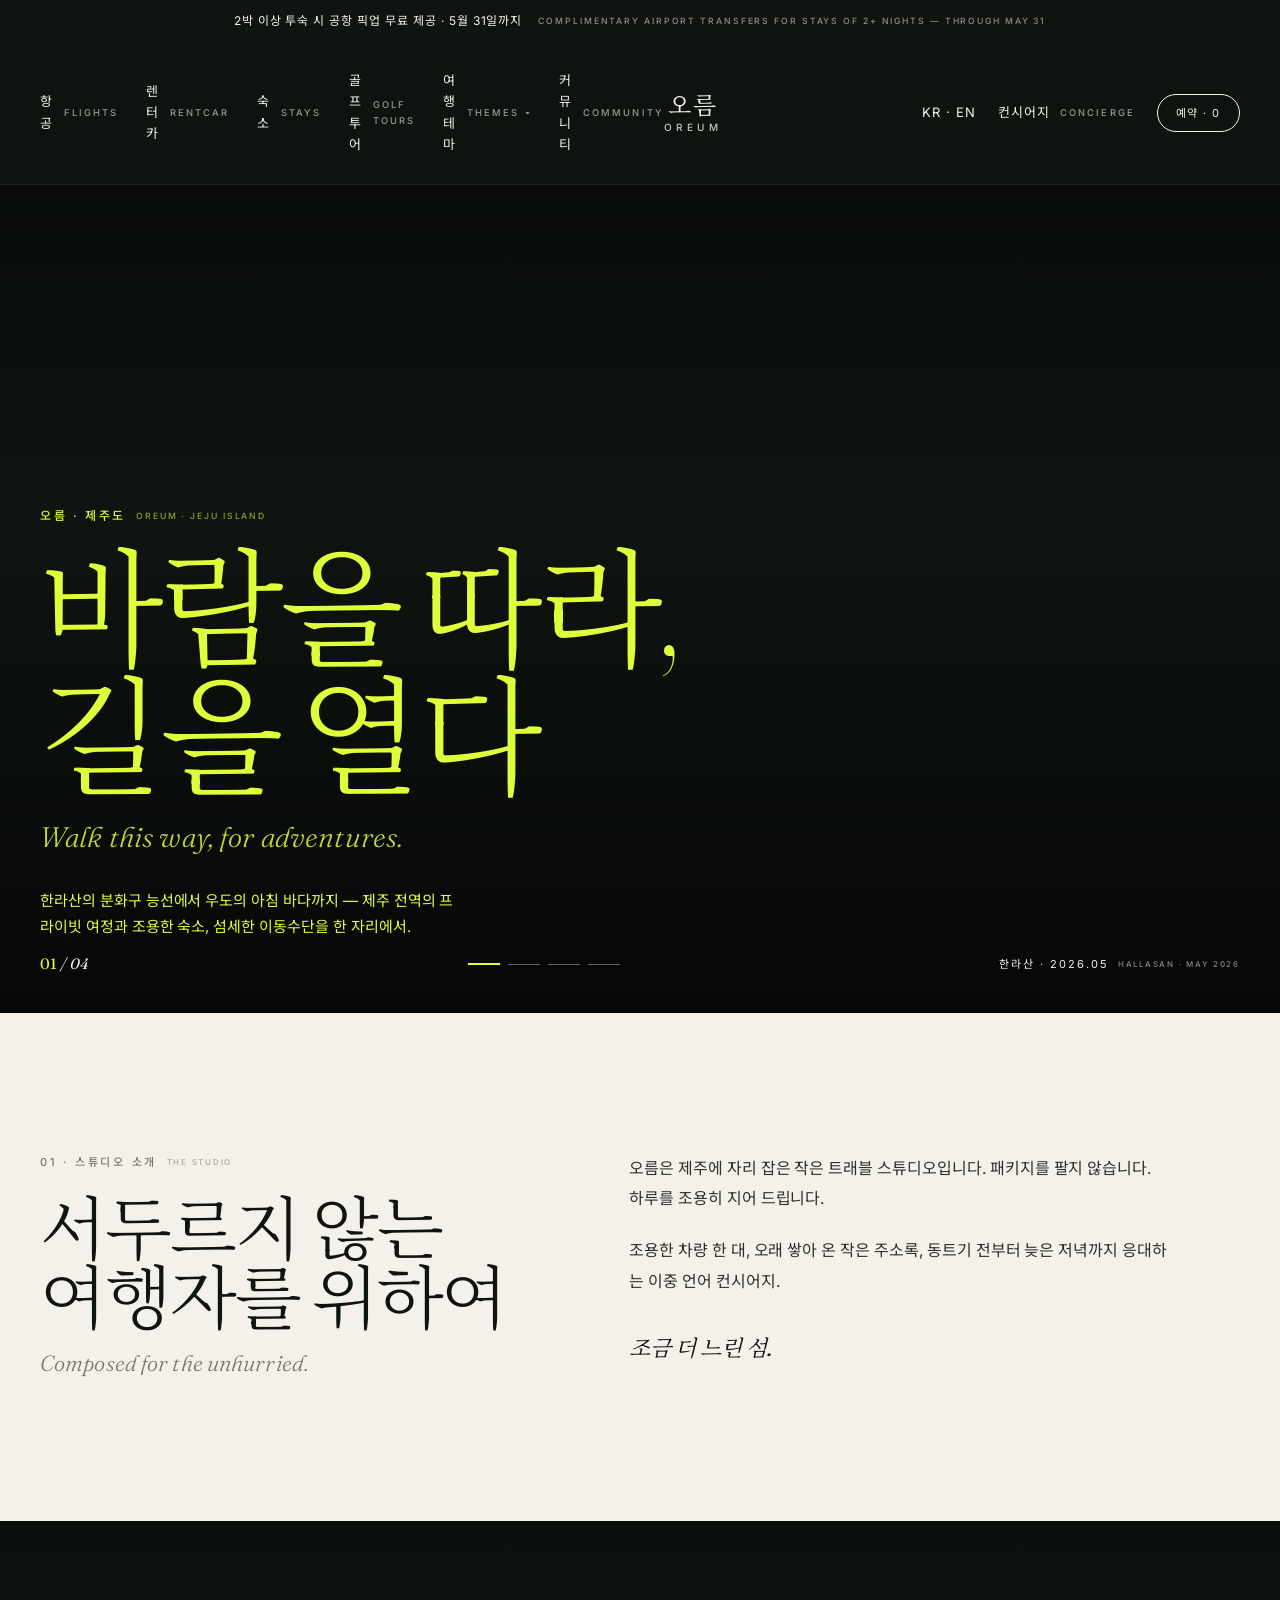
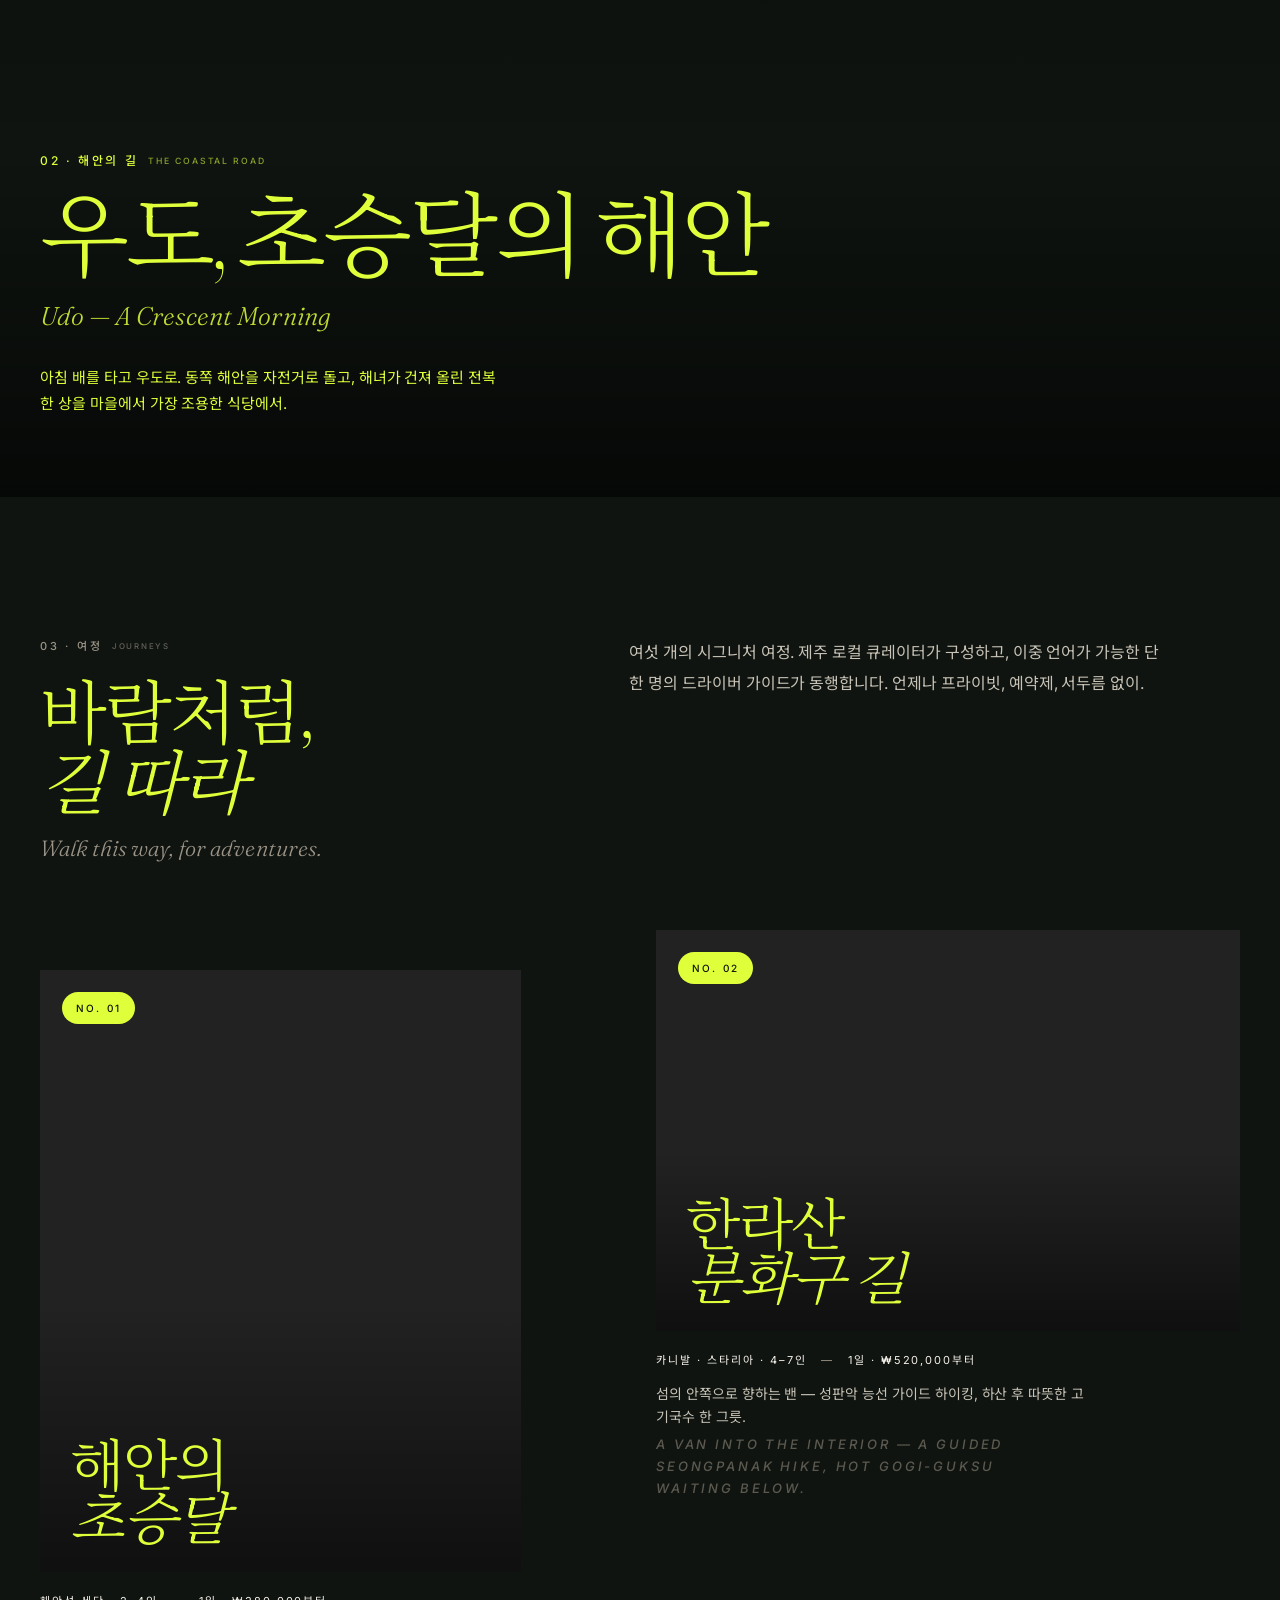
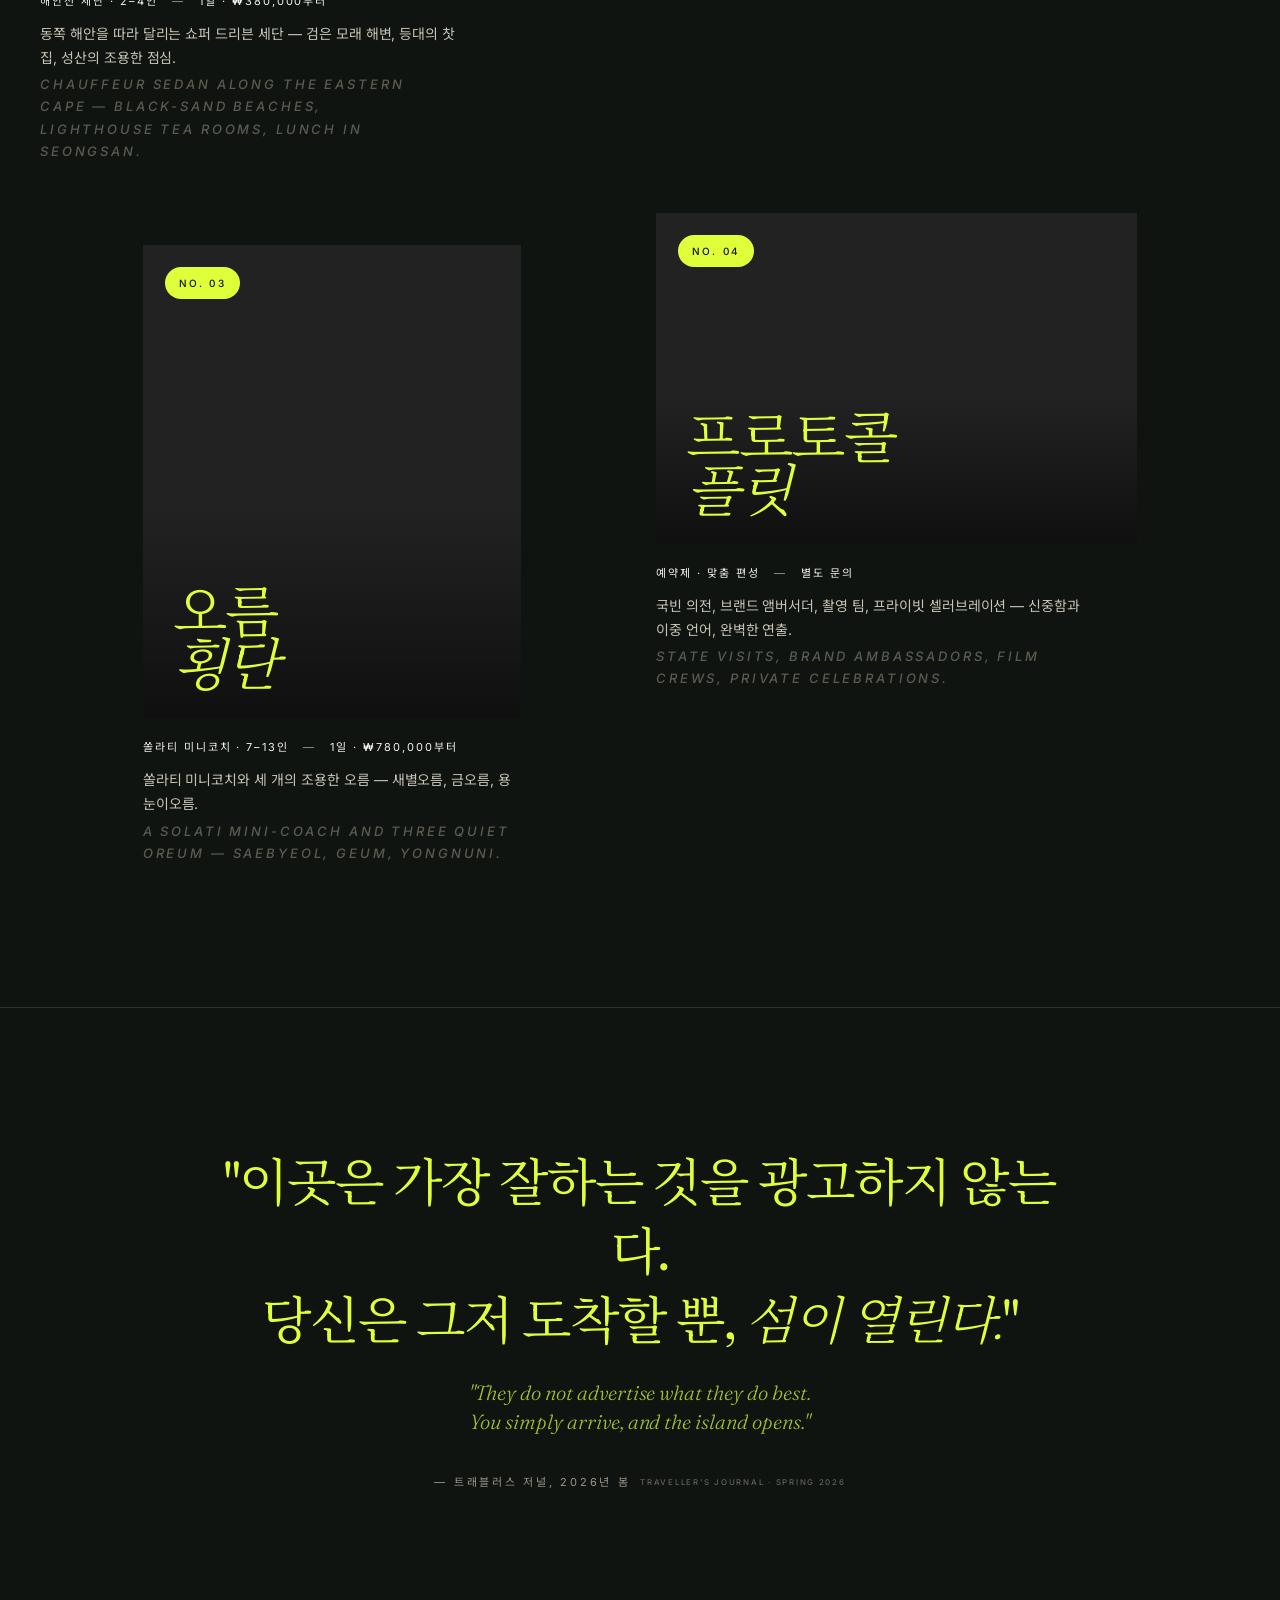
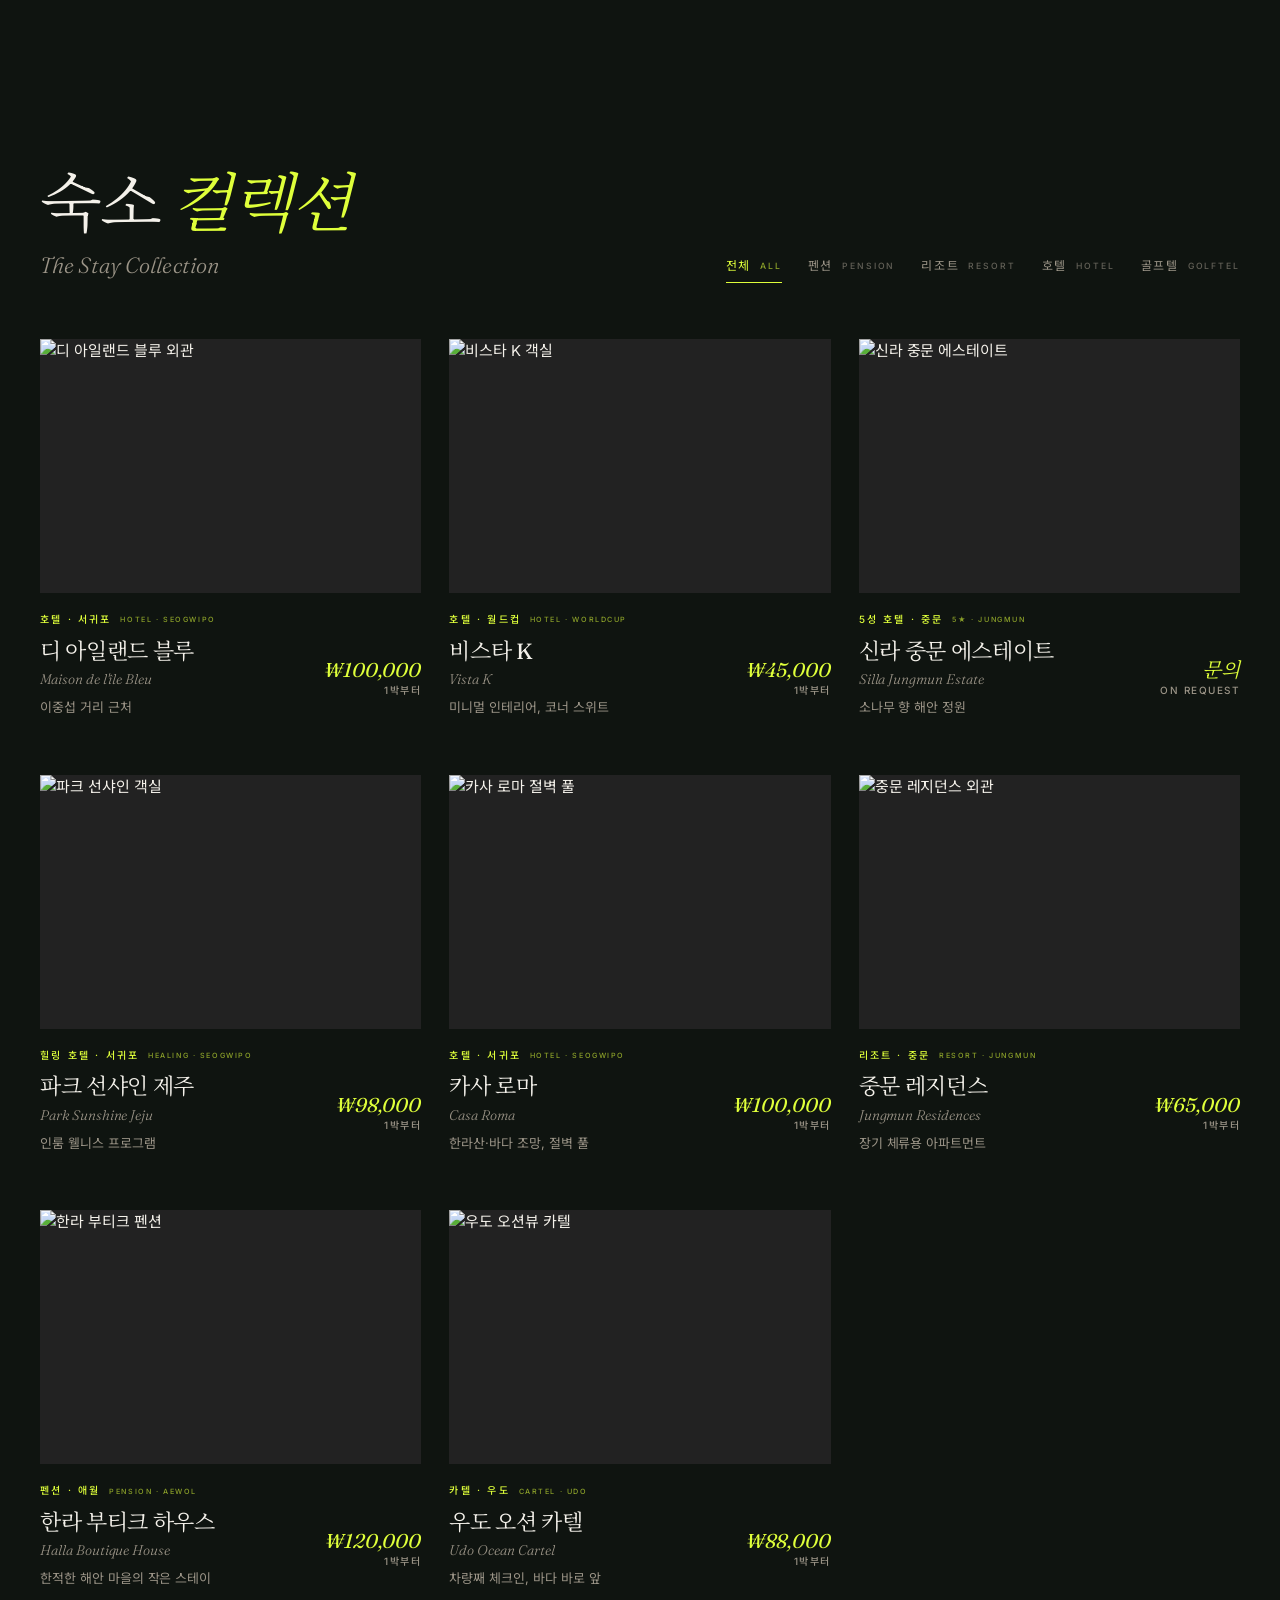
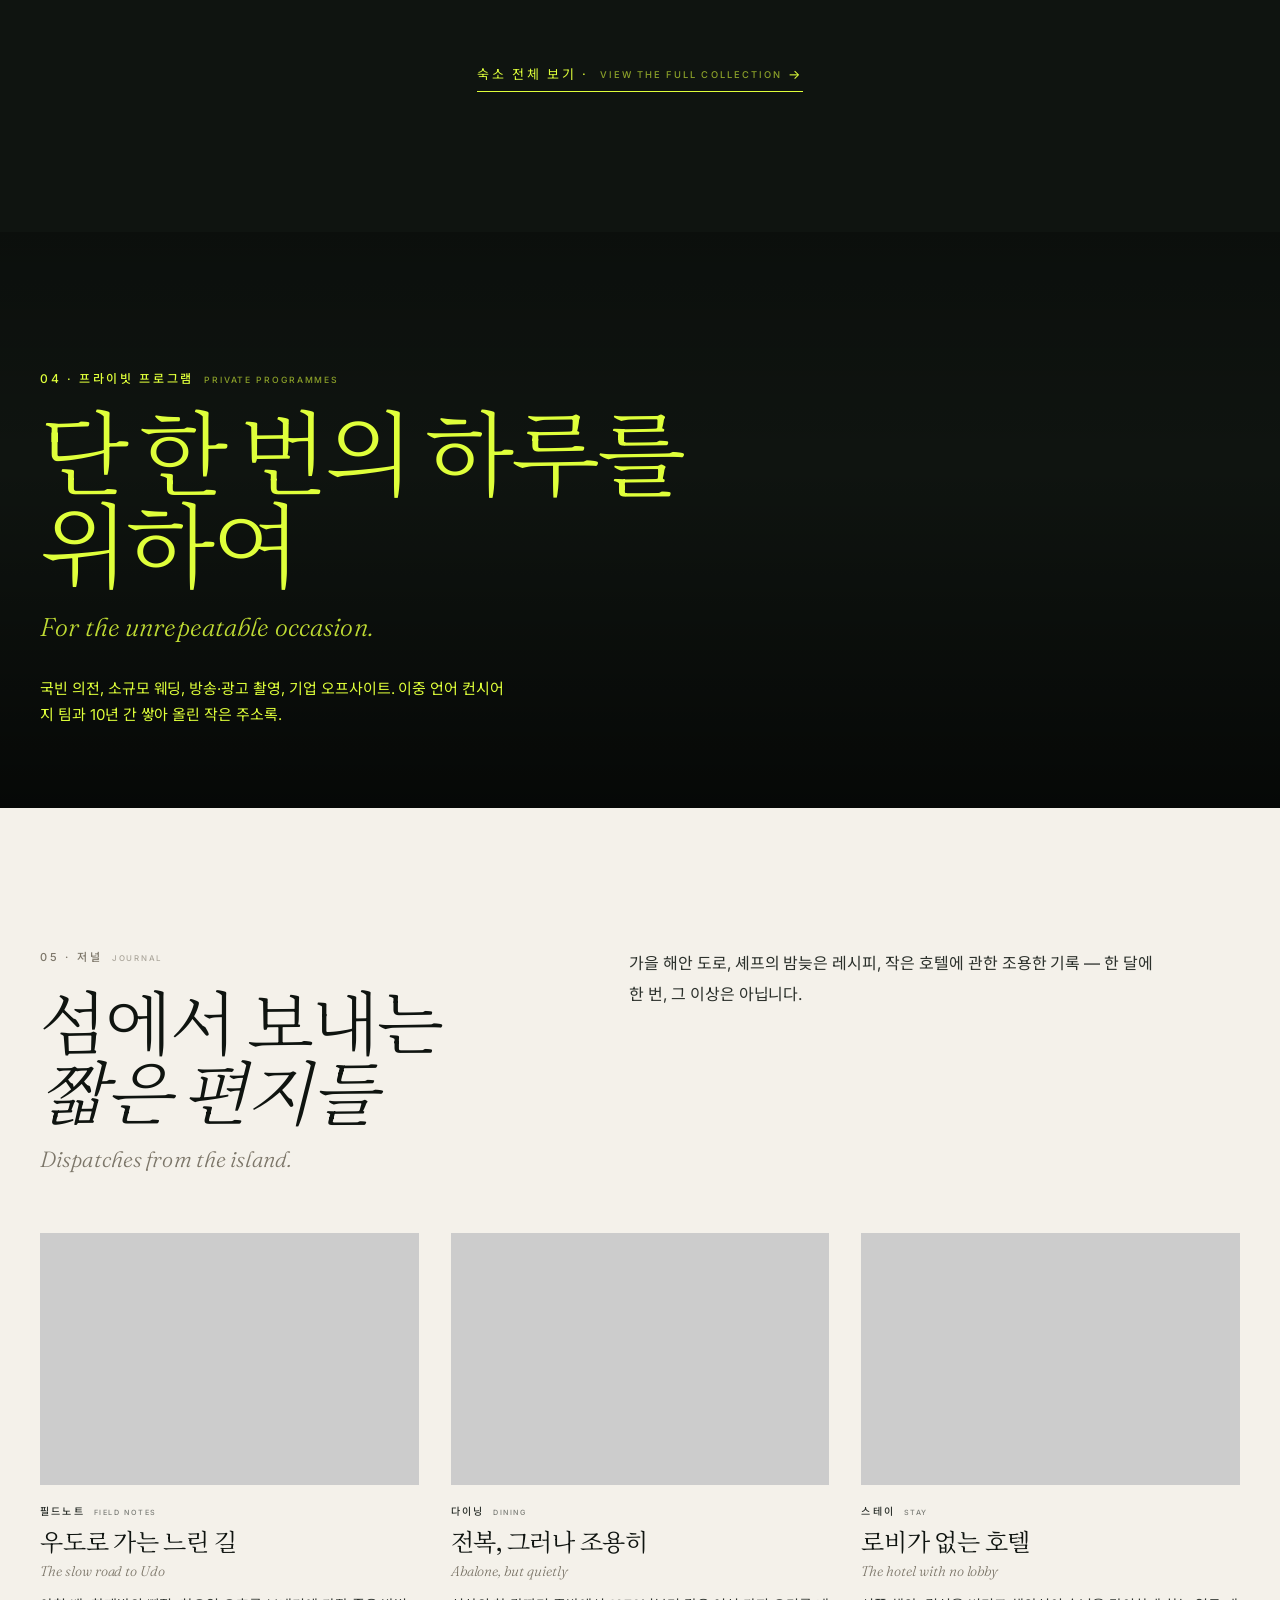
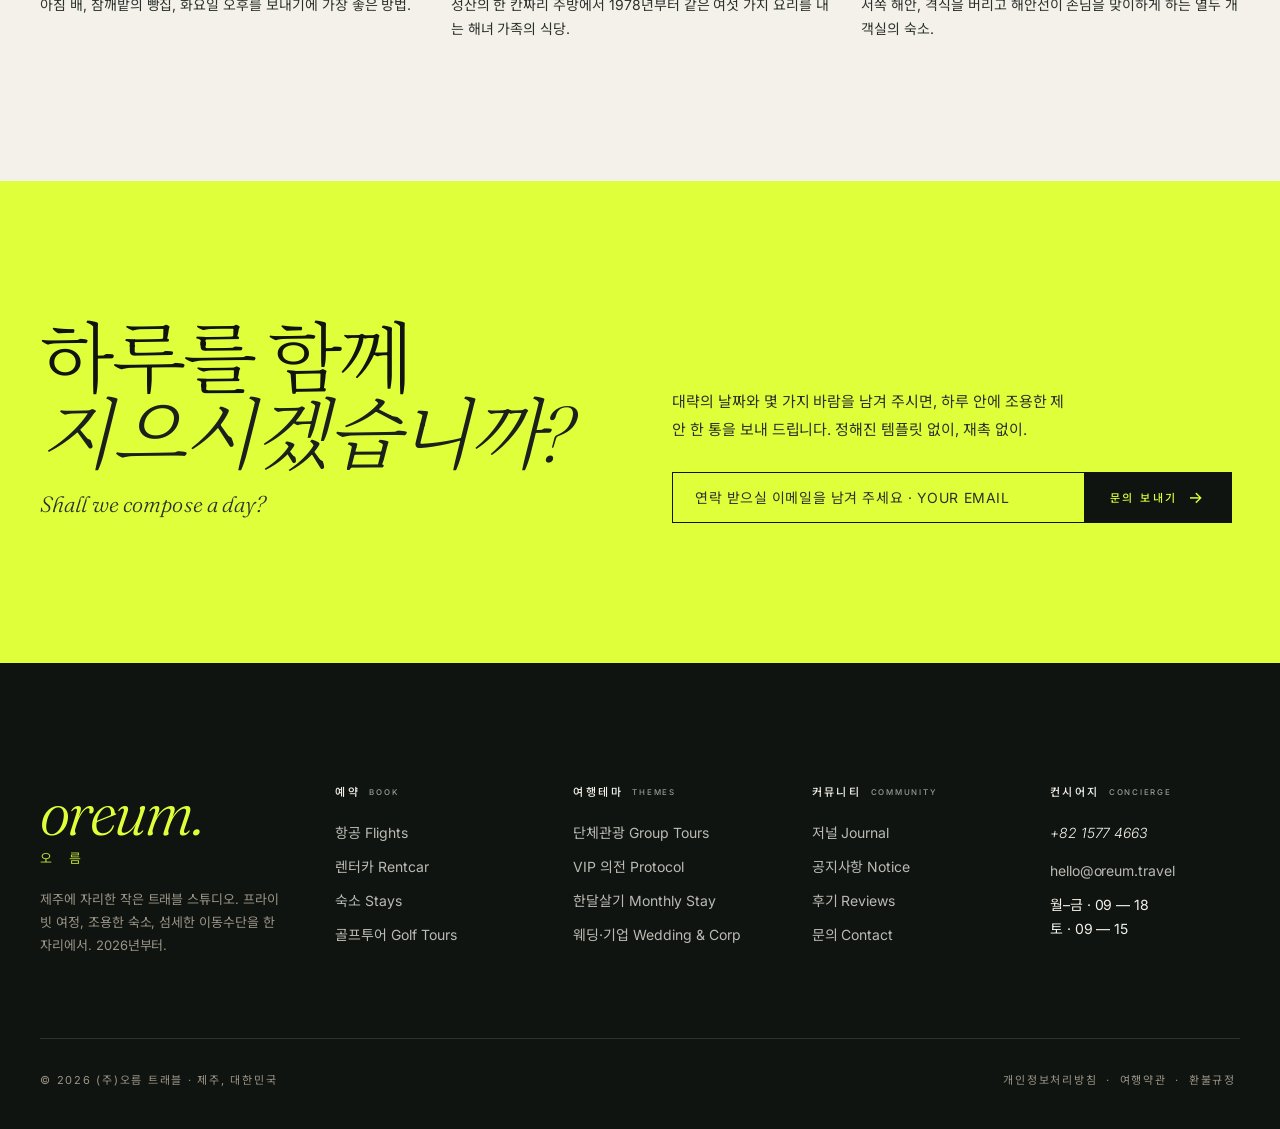
==== commit 06c348df: "Add files via upload" ====
--- a/index.html
+++ b/index.html
@@ -278,6 +278,32 @@
             <p class="loc">장기 체류용 아파트먼트</p>
           </div>
           <p class="price">₩65,000<small>1박부터</small></p>
+        </div>
+      </a>
+
+      <a class="stay" href="pages/stay.html">
+        <div class="ph"><img src="https://images.unsplash.com/photo-1540541338287-41700207dee6?w=1200&q=85" alt="한라 부티크 펜션" loading="lazy"></div>
+        <p class="chip">펜션 · 애월 <span class="en">PENSION · AEWOL</span></p>
+        <div class="row">
+          <div>
+            <h3>한라 부티크 하우스</h3>
+            <p class="alt-title">Halla Boutique House</p>
+            <p class="loc">한적한 해안 마을의 작은 스테이</p>
+          </div>
+          <p class="price">₩120,000<small>1박부터</small></p>
+        </div>
+      </a>
+
+      <a class="stay" href="pages/stay.html">
+        <div class="ph"><img src="https://images.unsplash.com/photo-1551918120-9739cb430c6d?w=1200&q=85" alt="우도 오션뷰 카텔" loading="lazy"></div>
+        <p class="chip">카텔 · 우도 <span class="en">CARTEL · UDO</span></p>
+        <div class="row">
+          <div>
+            <h3>우도 오션 카텔</h3>
+            <p class="alt-title">Udo Ocean Cartel</p>
+            <p class="loc">차량째 체크인, 바다 바로 앞</p>
+          </div>
+          <p class="price">₩88,000<small>1박부터</small></p>
         </div>
       </a>
     </div>
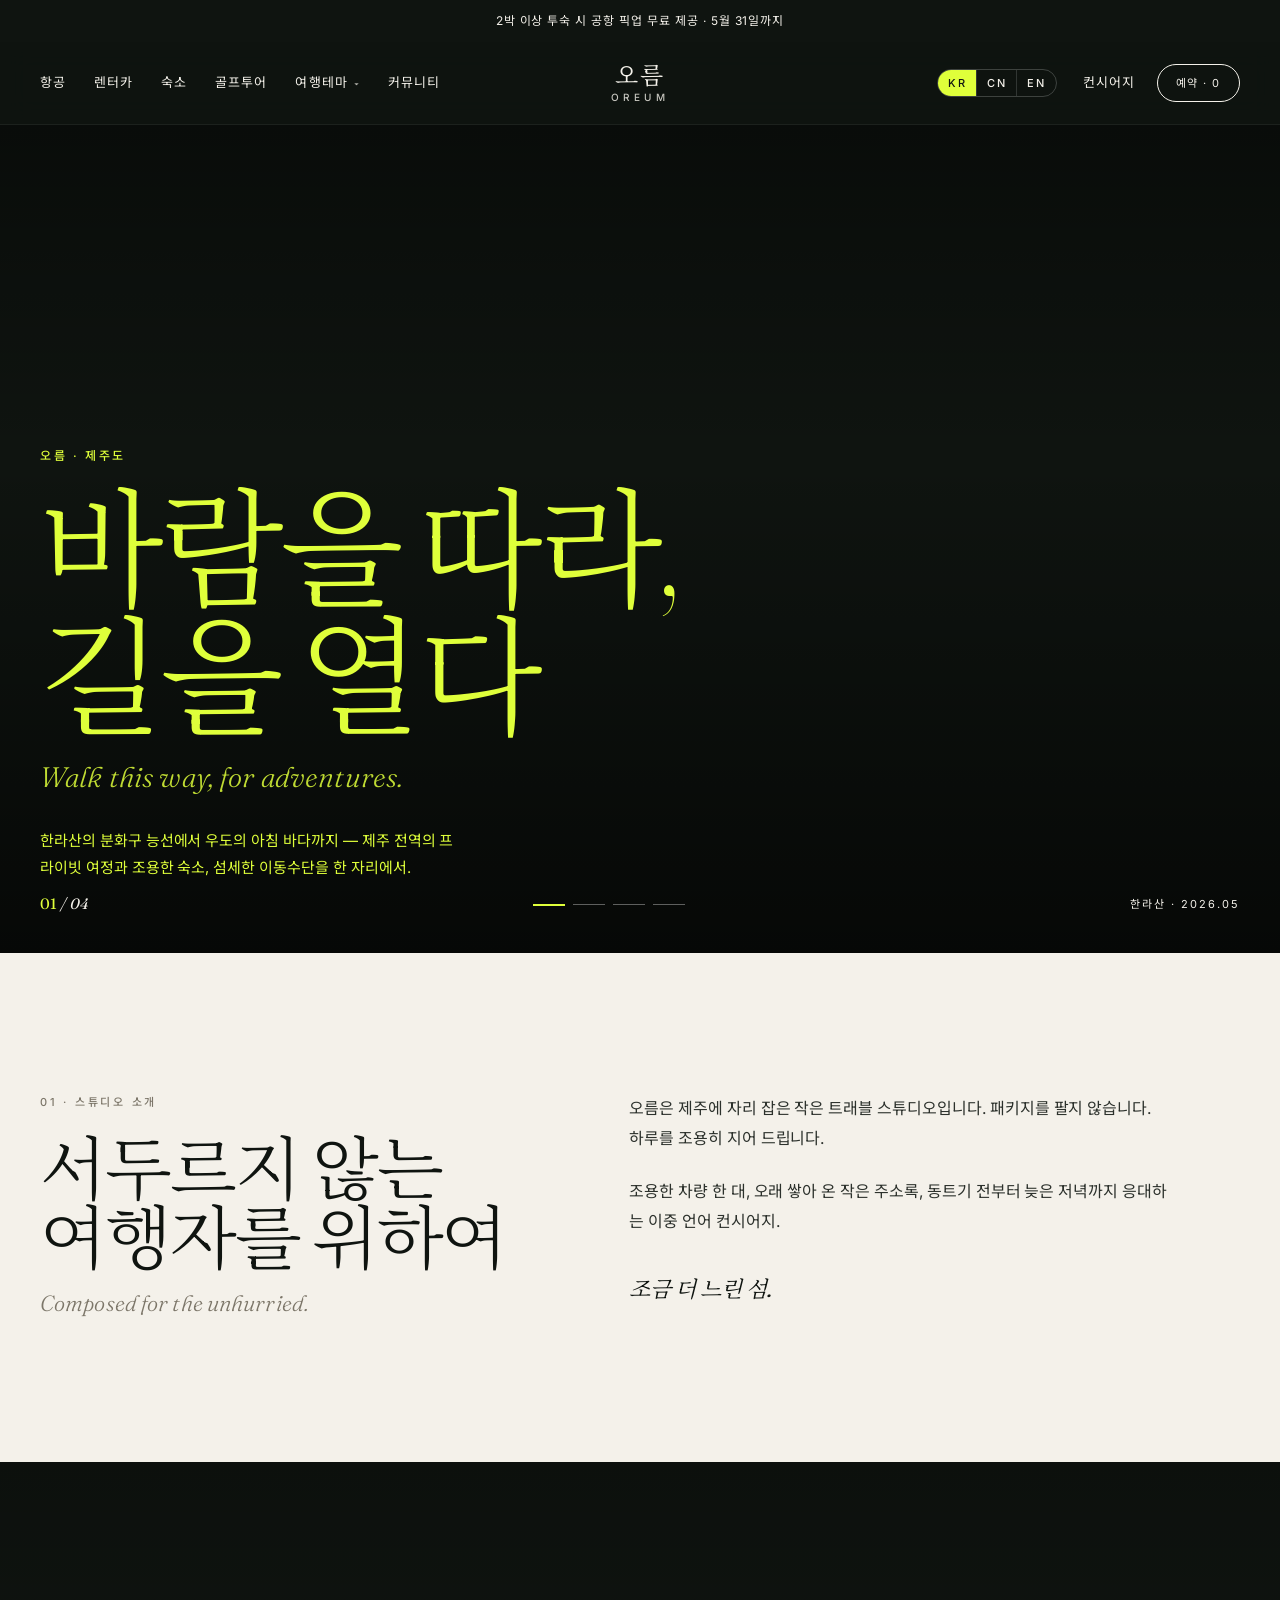
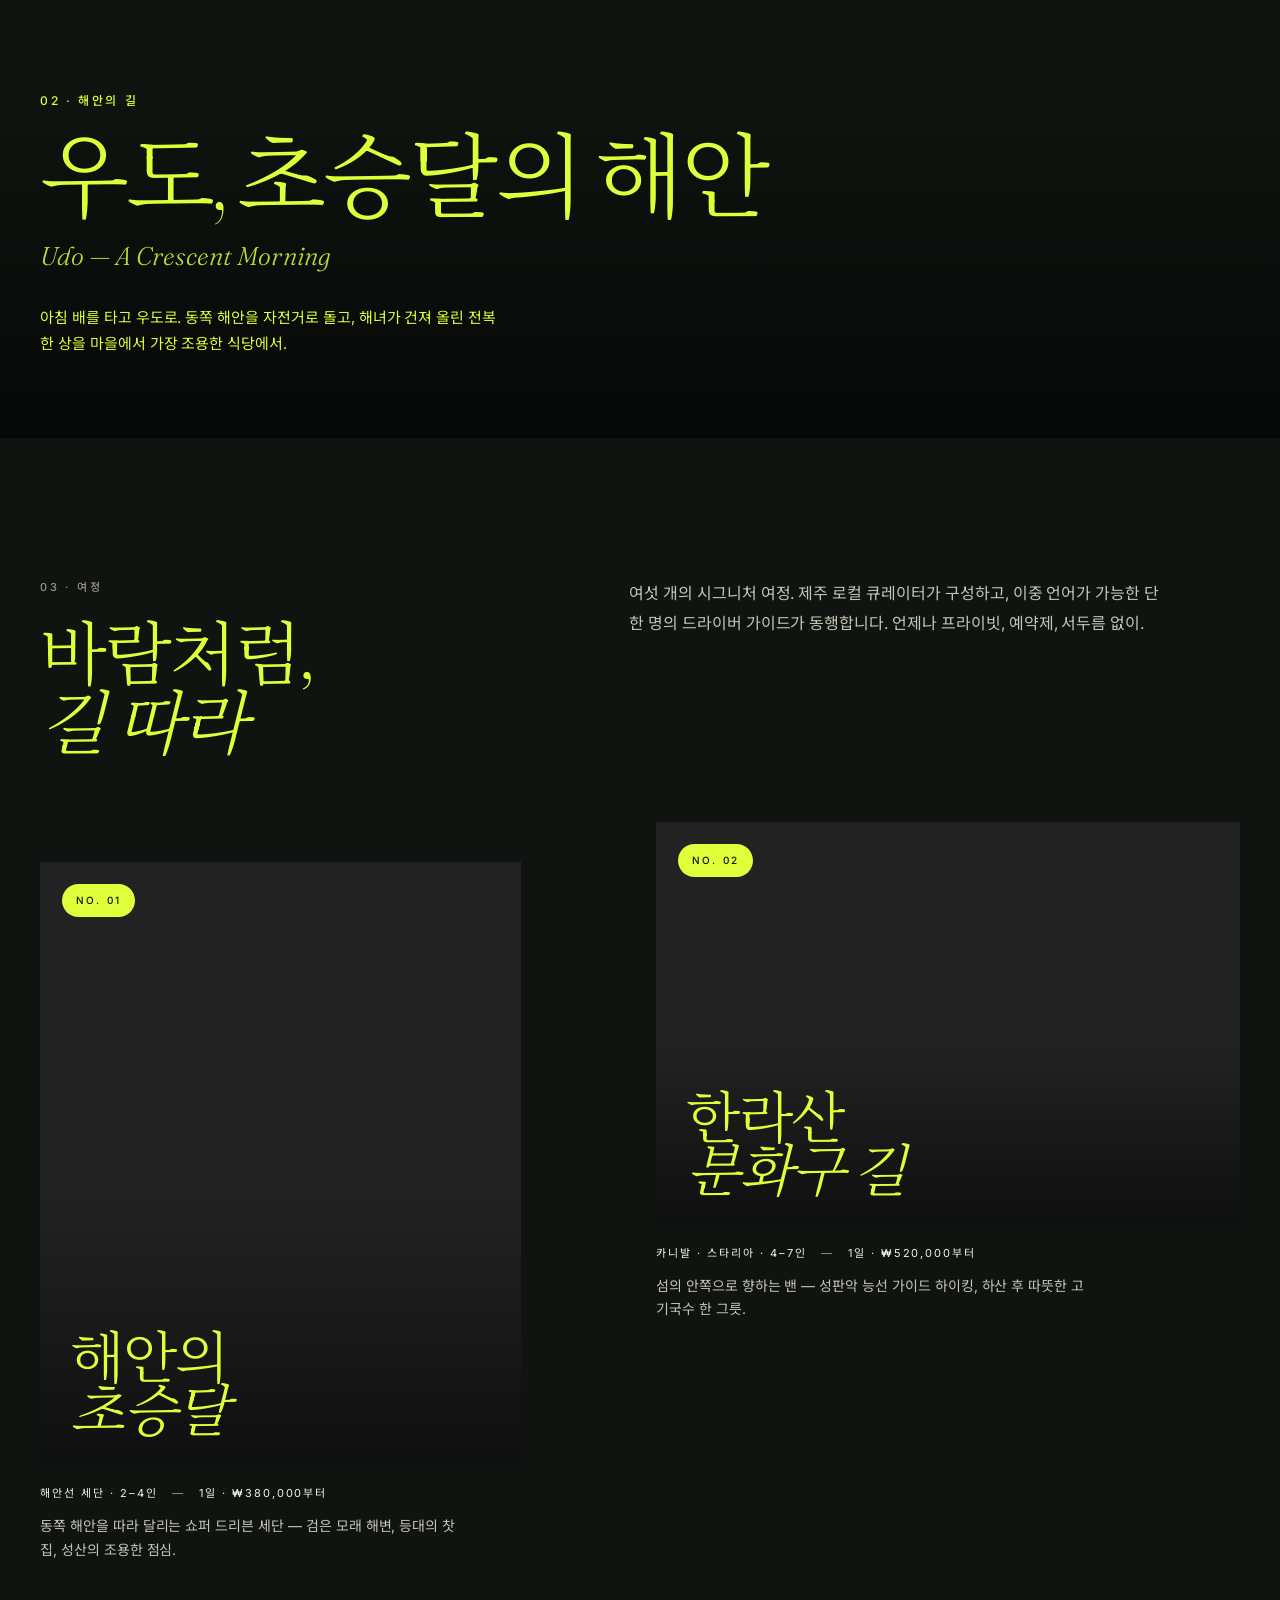
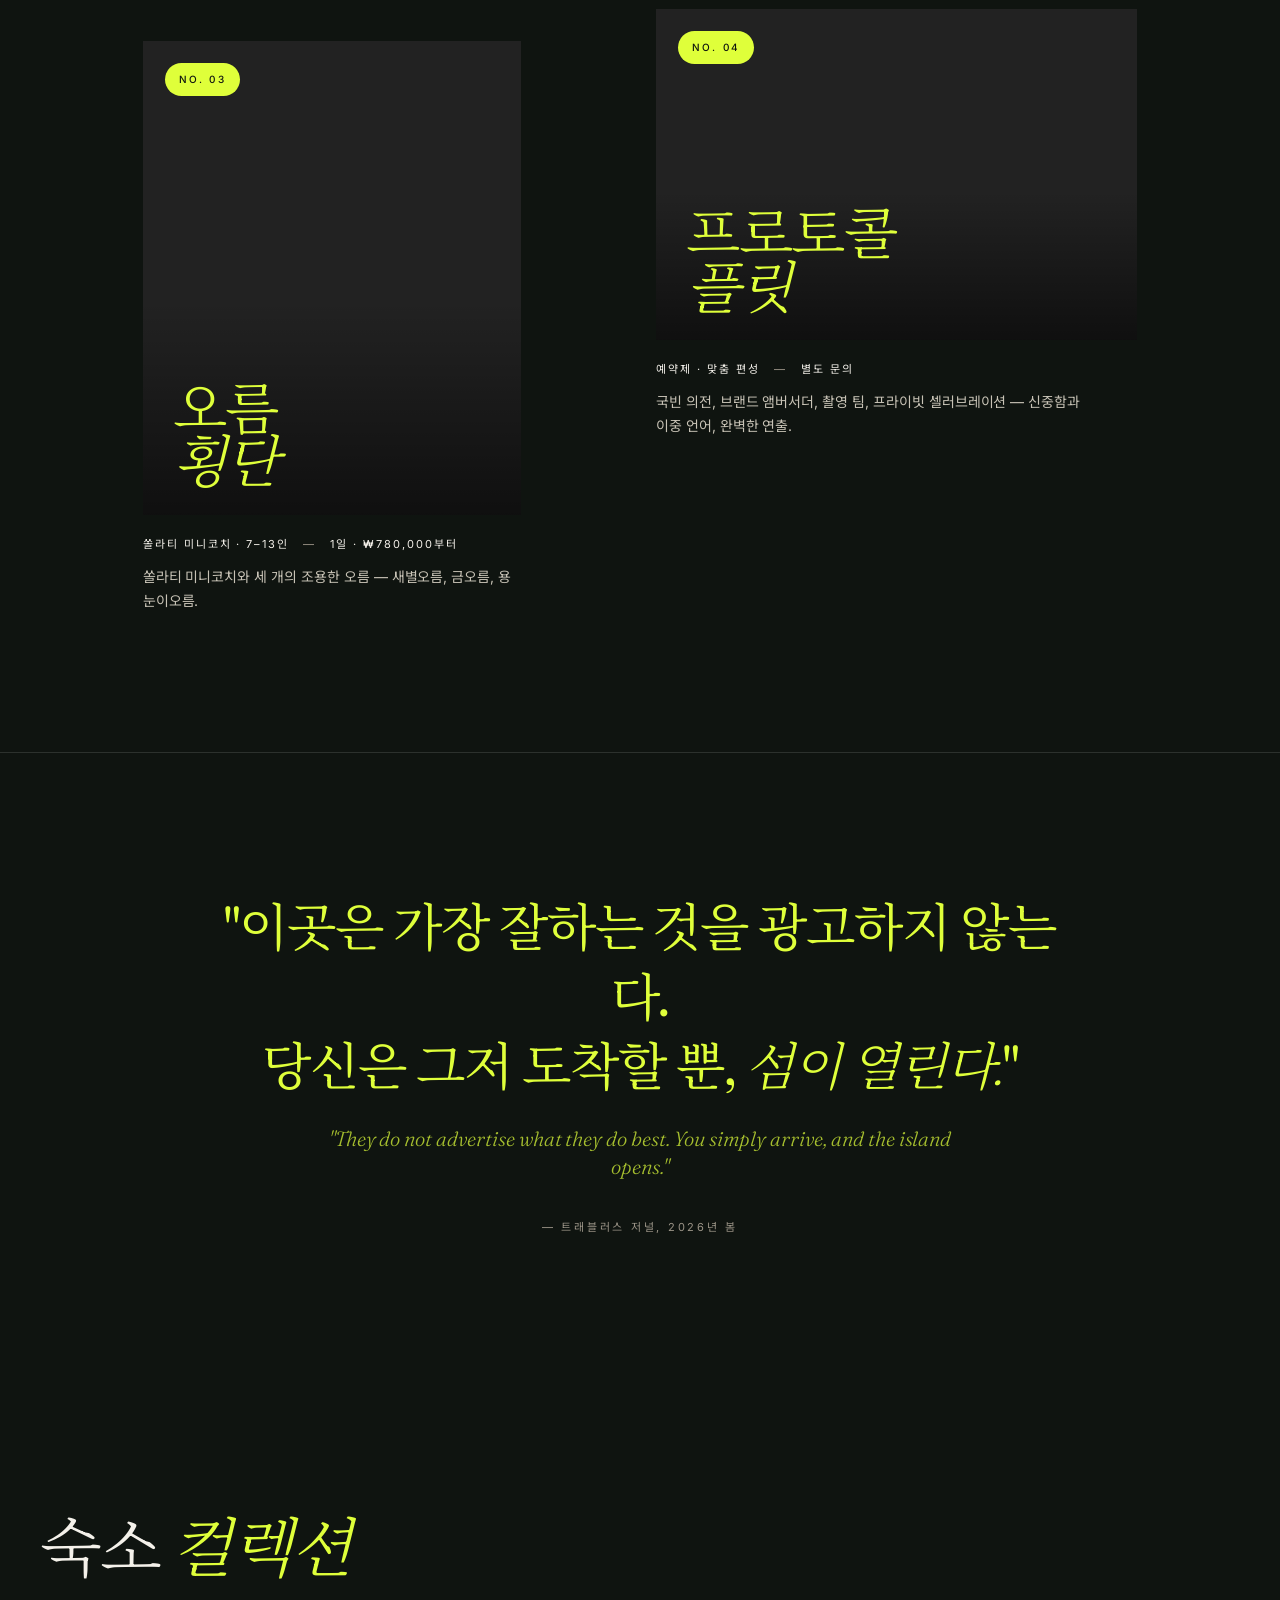
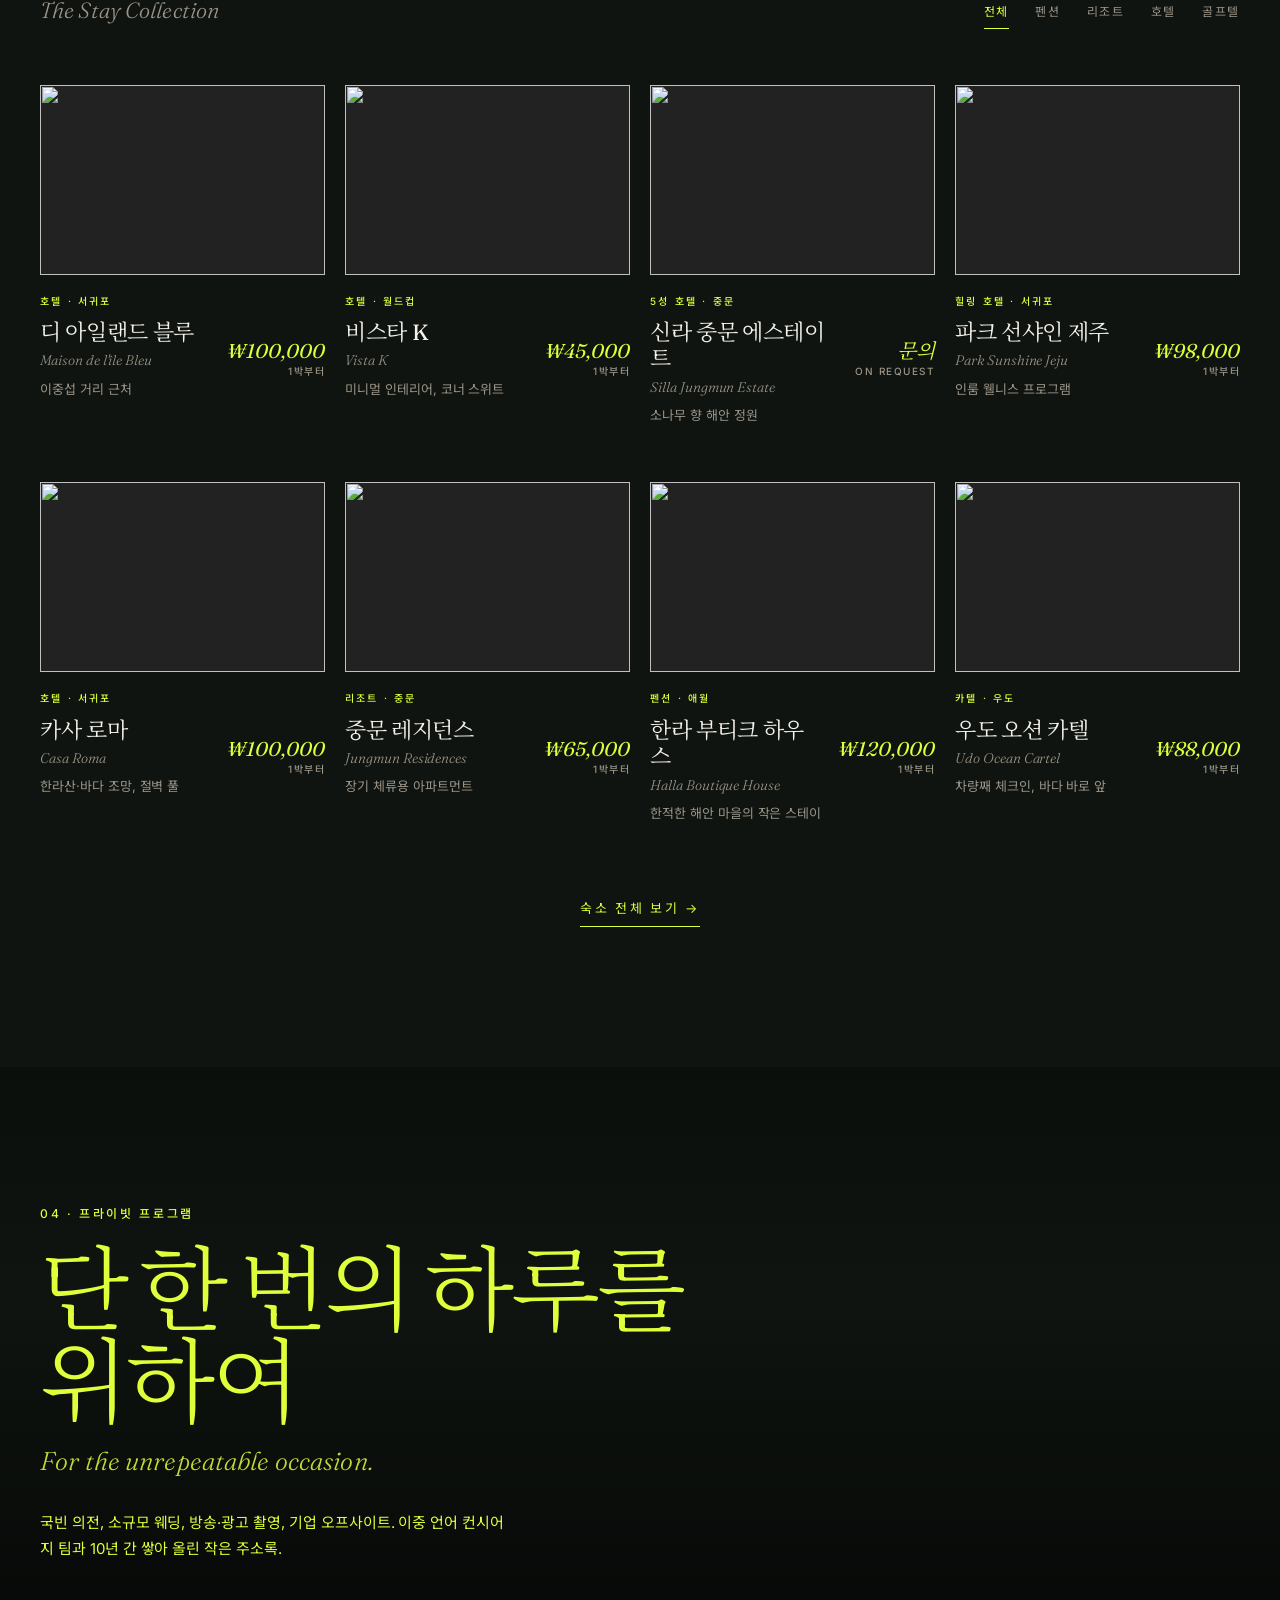
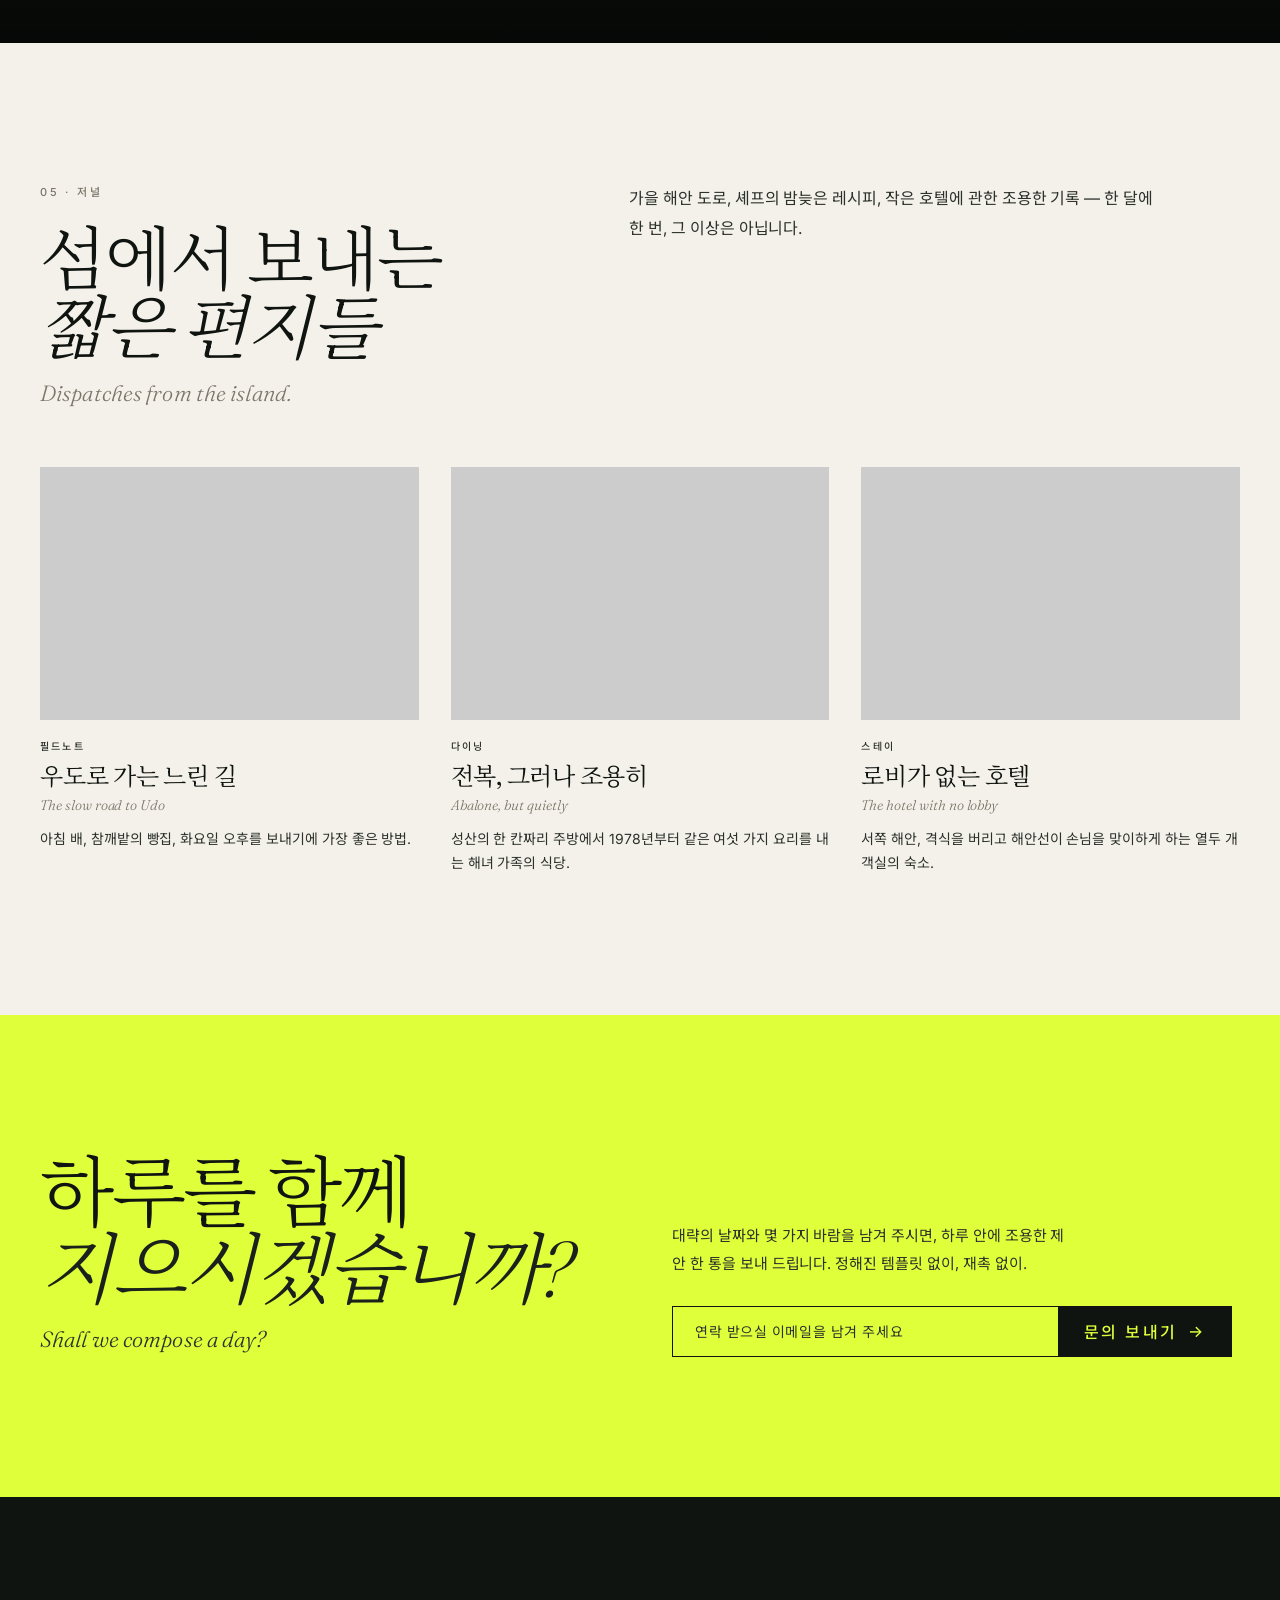
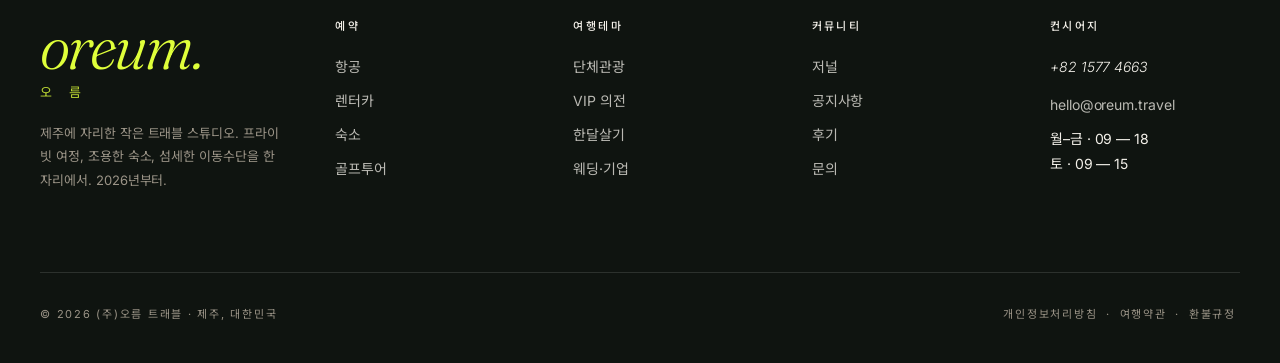
==== commit 256388c0: "Add files via upload" ====
--- a/index.html
+++ b/index.html
@@ -1,19 +1,19 @@
 <!doctype html>
-<html lang="ko">
+<html class="lang-ko" lang="ko">
 <head>
 <meta charset="utf-8">
 <meta name="viewport" content="width=device-width,initial-scale=1">
 <title>오름 · OREUM — 서두르지 않는 여행자를 위하여</title>
 <meta name="description" content="오름(OREUM) · 제주에 자리한 작은 트래블 스튜디오. 프라이빗 여정, 조용한 숙소, 섬세한 이동수단을 한 자리에서.">
 <meta property="og:title" content="오름 · OREUM">
-<meta property="og:description" content="서두르지 않는 여행자를 위하여 — 제주 프라이빗 트래블 스튜디오">
 <meta property="og:type" content="website">
 <meta property="og:locale" content="ko_KR">
+<meta property="og:locale:alternate" content="zh_CN">
 <meta property="og:locale:alternate" content="en_US">
 
 <link rel="preconnect" href="https://fonts.googleapis.com">
 <link rel="preconnect" href="https://fonts.gstatic.com" crossorigin>
-<link href="https://fonts.googleapis.com/css2?family=Fraunces:ital,opsz,wght@0,9..144,300;0,9..144,400;0,9..144,500;1,9..144,300;1,9..144,400&family=Inter:wght@300;400;500&family=Noto+Sans+KR:wght@300;400;500;700&family=Noto+Serif+KR:wght@300;400;500;700&display=swap" rel="stylesheet">
+<link href="https://fonts.googleapis.com/css2?family=Fraunces:ital,opsz,wght@0,9..144,300;0,9..144,400;0,9..144,500;1,9..144,300;1,9..144,400&family=Inter:wght@300;400;500&family=Noto+Sans+KR:wght@300;400;500;700&family=Noto+Serif+KR:wght@300;400;500;700&family=Noto+Sans+SC:wght@300;400;500;700&family=Noto+Serif+SC:wght@300;400;500;700&display=swap" rel="stylesheet">
 
 <link rel="stylesheet" href="assets/css/style.css">
 </head>
@@ -21,35 +21,85 @@
 
 <!-- ============ TOP ANNOUNCEMENT ============ -->
 <div class="announce">
-  2박 이상 투숙 시 공항 픽업 무료 제공 · 5월 31일까지
-  <span class="en">Complimentary airport transfers for stays of 2+ nights — through May 31</span>
+  <span class="t-ko">2박 이상 투숙 시 공항 픽업 무료 제공 · 5월 31일까지</span>
+  <span class="t-cn">住宿2晚以上免费机场接送 · 截至5月31日</span>
+  <span class="t-en">Complimentary airport transfers for stays of 2+ nights — through May 31</span>
 </div>
 
 <!-- ============ HEADER ============ -->
 <header class="site-nav" id="siteNav">
-  <nav class="nav-left" aria-label="주 메뉴">
-    <a href="#flight">항공 <span class="en">FLIGHTS</span></a>
-    <a href="#rentcar">렌터카 <span class="en">RENTCAR</span></a>
-    <a href="#stays">숙소 <span class="en">STAYS</span></a>
-    <a href="#golf">골프투어 <span class="en">GOLF TOURS</span></a>
+  <nav class="nav-left" aria-label="main">
+    <a href="#flight">
+      <span class="t-ko">항공</span>
+      <span class="t-cn">机票</span>
+      <span class="t-en">Flights</span>
+    </a>
+    <a href="#rentcar">
+      <span class="t-ko">렌터카</span>
+      <span class="t-cn">租车</span>
+      <span class="t-en">Rentcar</span>
+    </a>
+    <a href="#stays">
+      <span class="t-ko">숙소</span>
+      <span class="t-cn">住宿</span>
+      <span class="t-en">Stays</span>
+    </a>
+    <a href="#golf">
+      <span class="t-ko">골프투어</span>
+      <span class="t-cn">高尔夫之旅</span>
+      <span class="t-en">Golf Tours</span>
+    </a>
     <div class="has-sub">
-      <a href="#themes" class="parent">여행테마 <span class="en">THEMES</span> <span class="caret" aria-hidden="true">▾</span></a>
+      <a href="#themes" class="parent">
+        <span class="t-ko">여행테마</span>
+        <span class="t-cn">主题旅行</span>
+        <span class="t-en">Themes</span>
+        <span class="caret" aria-hidden="true">▾</span>
+      </a>
       <div class="sub" role="menu">
-        <a href="#group" role="menuitem">단체관광 <span class="en">GROUP TOURS</span></a>
-        <a href="#vip" role="menuitem">VIP 의전 <span class="en">VIP PROTOCOL</span></a>
-        <a href="#longstay" role="menuitem">한달살기 <span class="en">MONTHLY STAY</span></a>
-      </div>
-    </div>
-    <a href="#community">커뮤니티 <span class="en">COMMUNITY</span></a>
+        <a href="#group" role="menuitem">
+          <span class="t-ko">단체관광</span>
+          <span class="t-cn">团队旅游</span>
+          <span class="t-en">Group Tours</span>
+        </a>
+        <a href="#vip" role="menuitem">
+          <span class="t-ko">VIP 의전</span>
+          <span class="t-cn">VIP 接待</span>
+          <span class="t-en">VIP Protocol</span>
+        </a>
+        <a href="#longstay" role="menuitem">
+          <span class="t-ko">한달살기</span>
+          <span class="t-cn">长居济州</span>
+          <span class="t-en">Monthly Stay</span>
+        </a>
+      </div>
+    </div>
+    <a href="#community">
+      <span class="t-ko">커뮤니티</span>
+      <span class="t-cn">社区</span>
+      <span class="t-en">Community</span>
+    </a>
   </nav>
-  <a href="#" class="brand" aria-label="오름 홈">
+  <a href="#" class="brand" aria-label="Oreum home">
     <span class="brand-ko">오름</span>
     <span class="brand-en">OREUM</span>
   </a>
   <div class="nav-right">
-    <a href="#" class="lang">KR · EN</a>
-    <a href="#contact">컨시어지 <span class="en">CONCIERGE</span></a>
-    <a href="#contact" class="pill">예약 · 0</a>
+    <div class="lang-toggle" role="group" aria-label="Language">
+      <button type="button" data-lang="ko" class="on">KR</button>
+      <button type="button" data-lang="cn">CN</button>
+      <button type="button" data-lang="en">EN</button>
+    </div>
+    <a href="#contact">
+      <span class="t-ko">컨시어지</span>
+      <span class="t-cn">礼宾服务</span>
+      <span class="t-en">Concierge</span>
+    </a>
+    <a href="#contact" class="pill">
+      <span class="t-ko">예약 · 0</span>
+      <span class="t-cn">预订 · 0</span>
+      <span class="t-en">Book · 0</span>
+    </a>
   </div>
 </header>
 
@@ -57,36 +107,77 @@
 <section class="hero" id="home">
   <div class="hero-bg" style="background-image:linear-gradient(180deg,rgba(0,0,0,.4) 0%,rgba(0,0,0,0) 40%,rgba(0,0,0,.6) 100%),url('https://images.unsplash.com/photo-1589307004173-3c13ab82b78d?w=2400&q=90');" aria-hidden="true"></div>
   <div class="hero-inner">
-    <p class="eyebrow">오름 · 제주도 <span class="en">OREUM · JEJU ISLAND</span></p>
-    <h1 class="display">바람을 따라,<br>길을 열다</h1>
-    <p class="display-sub">Walk this way, for adventures.</p>
-    <p class="hero-lede">한라산의 분화구 능선에서 우도의 아침 바다까지 — 제주 전역의 프라이빗 여정과 조용한 숙소, 섬세한 이동수단을 한 자리에서.</p>
+    <p class="eyebrow">
+      <span class="t-ko">오름 · 제주도</span>
+      <span class="t-cn">OREUM · 济州岛</span>
+      <span class="t-en">OREUM · JEJU ISLAND</span>
+    </p>
+    <h1 class="display">
+      <span class="t-ko">바람을 따라,<br>길을 열다</span>
+      <span class="t-cn">随风而行,<br>开启旅途</span>
+      <span class="t-en">Walk this way,<br>for adventures</span>
+    </h1>
+    <p class="display-sub">
+      <span class="t-ko">Walk this way, for adventures.</span>
+      <span class="t-cn">踏上这条路,遇见奇境</span>
+      <span class="t-en">바람을 따라, 길을 열다</span>
+    </p>
+    <p class="hero-lede">
+      <span class="t-ko">한라산의 분화구 능선에서 우도의 아침 바다까지 — 제주 전역의 프라이빗 여정과 조용한 숙소, 섬세한 이동수단을 한 자리에서.</span>
+      <span class="t-cn">从汉拿山火山口的山脊到牛岛的晨光海岸 — 济州岛的私人旅程、静谧住宿与细致交通,尽在一处。</span>
+      <span class="t-en">From Hallasan's crater rim to Udo's morning tides — private journeys, quiet stays, and curated mobility across Jeju, all in one place.</span>
+    </p>
   </div>
   <div class="hero-foot">
     <div class="counter"><b>01</b> <span>/ 04</span></div>
     <div class="dots">
-      <span class="dot on"></span>
-      <span class="dot"></span>
-      <span class="dot"></span>
-      <span class="dot"></span>
-    </div>
-    <div class="place">한라산 · 2026.05 <span class="en">HALLASAN · MAY 2026</span></div>
-  </div>
-</section>
-
-<!-- ============ INTRO / EDITORIAL ============ -->
+      <span class="dot on"></span><span class="dot"></span><span class="dot"></span><span class="dot"></span>
+    </div>
+    <div class="place">
+      <span class="t-ko">한라산 · 2026.05</span>
+      <span class="t-cn">汉拿山 · 2026.05</span>
+      <span class="t-en">HALLASAN · MAY 2026</span>
+    </div>
+  </div>
+</section>
+
+<!-- ============ INTRO ============ -->
 <section class="section light" id="about">
   <div class="wrap">
     <div class="intro-grid">
       <header>
-        <p class="section-label">01 · 스튜디오 소개 <span class="en">THE STUDIO</span></p>
-        <h2 class="display">서두르지 않는<br>여행자를 위하여</h2>
-        <p class="display-sub muted">Composed for the unhurried.</p>
+        <p class="section-label">
+          <span class="t-ko">01 · 스튜디오 소개</span>
+          <span class="t-cn">01 · 关于工作室</span>
+          <span class="t-en">01 · THE STUDIO</span>
+        </p>
+        <h2 class="display">
+          <span class="t-ko">서두르지 않는<br>여행자를 위하여</span>
+          <span class="t-cn">为从容的旅人<br>而作</span>
+          <span class="t-en">Composed for<br>the unhurried</span>
+        </h2>
+        <p class="display-sub muted">
+          <span class="t-ko">Composed for the unhurried.</span>
+          <span class="t-cn">Composed for the unhurried.</span>
+          <span class="t-en">서두르지 않는 여행자를 위하여.</span>
+        </p>
       </header>
       <div class="body-prose">
-        <p>오름은 제주에 자리 잡은 작은 트래블 스튜디오입니다. 패키지를 팔지 않습니다. 하루를 조용히 지어 드립니다.</p>
-        <p>조용한 차량 한 대, 오래 쌓아 온 작은 주소록, 동트기 전부터 늦은 저녁까지 응대하는 이중 언어 컨시어지.</p>
-        <p class="sig">조금 더 느린 섬.</p>
+        <div class="t-ko">
+          <p>오름은 제주에 자리 잡은 작은 트래블 스튜디오입니다. 패키지를 팔지 않습니다. 하루를 조용히 지어 드립니다.</p>
+          <p>조용한 차량 한 대, 오래 쌓아 온 작은 주소록, 동트기 전부터 늦은 저녁까지 응대하는 이중 언어 컨시어지.</p>
+          <p class="sig">조금 더 느린 섬.</p>
+        </div>
+        <div class="t-cn">
+          <p>OREUM 是一家位于济州的小型旅行工作室。我们不贩卖套装行程,而是为您静静地编织属于您的一天。</p>
+          <p>一辆低调的车,一本多年积累的地址簿,从黎明前到深夜都在线的双语礼宾。</p>
+          <p class="sig">更慢的岛屿。</p>
+        </div>
+        <div class="t-en">
+          <p>OREUM is a small travel studio based in Jeju. We do not sell packages. We compose your day, quietly.</p>
+          <p>One discreet vehicle. A little black book years in the making. A bilingual concierge on call from before dawn until late evening.</p>
+          <p class="sig">The slower island.</p>
+        </div>
       </div>
     </div>
   </div>
@@ -95,24 +186,49 @@
 <!-- ============ WIDE FEATURE — UDO ============ -->
 <section class="wide" style="background-image:linear-gradient(180deg,rgba(0,0,0,.2) 0%,rgba(0,0,0,0) 40%,rgba(0,0,0,.6) 100%),url('https://images.unsplash.com/photo-1506929562872-bb421503ef21?w=2400&q=90');">
   <div class="wide-inner">
-    <p class="eyebrow">02 · 해안의 길 <span class="en">THE COASTAL ROAD</span></p>
-    <h2 class="display">우도, 초승달의 해안</h2>
-    <p class="display-sub">Udo — A Crescent Morning</p>
-    <p class="hero-lede">아침 배를 타고 우도로. 동쪽 해안을 자전거로 돌고, 해녀가 건져 올린 전복 한 상을 마을에서 가장 조용한 식당에서.</p>
-  </div>
-</section>
-
-<!-- ============ JOURNEYS / TRAILS ============ -->
+    <p class="eyebrow">
+      <span class="t-ko">02 · 해안의 길</span>
+      <span class="t-cn">02 · 海岸之路</span>
+      <span class="t-en">02 · THE COASTAL ROAD</span>
+    </p>
+    <h2 class="display">
+      <span class="t-ko">우도, 초승달의 해안</span>
+      <span class="t-cn">牛岛,月牙形的海岸</span>
+      <span class="t-en">Udo — A Crescent Morning</span>
+    </h2>
+    <p class="display-sub">
+      <span class="t-ko">Udo — A Crescent Morning</span>
+      <span class="t-cn">Udo — A Crescent Morning</span>
+      <span class="t-en">우도, 초승달의 해안</span>
+    </p>
+    <p class="hero-lede">
+      <span class="t-ko">아침 배를 타고 우도로. 동쪽 해안을 자전거로 돌고, 해녀가 건져 올린 전복 한 상을 마을에서 가장 조용한 식당에서.</span>
+      <span class="t-cn">清晨乘船登上牛岛,骑行环绕东岸,在村里最安静的小馆品尝海女刚捞起的鲍鱼。</span>
+      <span class="t-en">A morning ferry to Udo, a bicycle along the eastern rim, and a table of haenyeo-harvested abalone in the quietest restaurant in the village.</span>
+    </p>
+  </div>
+</section>
+
+<!-- ============ JOURNEYS ============ -->
 <section class="section dark" id="journeys">
   <div class="wrap">
     <div class="intro-grid" style="margin-bottom:64px;">
       <header>
-        <p class="section-label on-dark">03 · 여정 <span class="en">JOURNEYS</span></p>
-        <h2 class="display on-lime">바람처럼,<br><em>길 따라</em></h2>
-        <p class="display-sub on-dark-muted">Walk this way, for adventures.</p>
+        <p class="section-label on-dark">
+          <span class="t-ko">03 · 여정</span>
+          <span class="t-cn">03 · 旅程</span>
+          <span class="t-en">03 · JOURNEYS</span>
+        </p>
+        <h2 class="display on-lime">
+          <span class="t-ko">바람처럼,<br><em>길 따라</em></span>
+          <span class="t-cn">如风而行,<br><em>沿路而游</em></span>
+          <span class="t-en">Walk this way,<br><em>for adventures</em></span>
+        </h2>
       </header>
       <div class="body-prose on-dark">
-        <p>여섯 개의 시그니처 여정. 제주 로컬 큐레이터가 구성하고, 이중 언어가 가능한 단 한 명의 드라이버 가이드가 동행합니다. 언제나 프라이빗, 예약제, 서두름 없이.</p>
+        <p class="t-ko">여섯 개의 시그니처 여정. 제주 로컬 큐레이터가 구성하고, 이중 언어가 가능한 단 한 명의 드라이버 가이드가 동행합니다. 언제나 프라이빗, 예약제, 서두름 없이.</p>
+        <p class="t-cn">六条标志性路线。由济州当地策展人精心编排, 仅由一位双语司机兼导游陪同。私密、预约制, 从不匆忙。</p>
+        <p class="t-en">Six signature journeys, each composed by a local Jeju curator, led by a single bilingual driver-guide. Always private, by appointment, never hurried.</p>
       </div>
     </div>
 
@@ -120,57 +236,101 @@
       <a class="trail t-1" href="#">
         <div class="ph" style="background-image:url('https://images.unsplash.com/photo-1506929562872-bb421503ef21?w=1400&q=88');">
           <span class="badge">No. 01</span>
-          <h3 class="display-inline">해안의<br><em>초승달</em></h3>
+          <h3 class="display-inline">
+            <span class="t-ko">해안의<br><em>초승달</em></span>
+            <span class="t-cn">海岸的<br><em>初月</em></span>
+            <span class="t-en">Coastal<br><em>Crescent</em></span>
+          </h3>
         </div>
         <div class="trail-meta">
-          <span>해안선 세단 · 2–4인</span>
+          <span class="t-ko">해안선 세단 · 2–4인</span>
+          <span class="t-cn">海岸线轿车 · 2–4人</span>
+          <span class="t-en">Coastal sedan · 2–4 pax</span>
           <span class="sep">—</span>
-          <span>1일 · ₩380,000부터</span>
-        </div>
-        <p class="trail-desc">동쪽 해안을 따라 달리는 쇼퍼 드리븐 세단 — 검은 모래 해변, 등대의 찻집, 성산의 조용한 점심.</p>
-        <p class="trail-desc en">Chauffeur sedan along the eastern cape — black-sand beaches, lighthouse tea rooms, lunch in Seongsan.</p>
+          <span class="t-ko">1일 · ₩380,000부터</span>
+          <span class="t-cn">每日 · ₩380,000起</span>
+          <span class="t-en">From ₩380,000 / day</span>
+        </div>
+        <p class="trail-desc">
+          <span class="t-ko">동쪽 해안을 따라 달리는 쇼퍼 드리븐 세단 — 검은 모래 해변, 등대의 찻집, 성산의 조용한 점심.</span>
+          <span class="t-cn">沿东岸行驶的司机驾驶轿车 — 黑沙海滩、灯塔茶室、城山的静谧午餐。</span>
+          <span class="t-en">A chauffeured sedan along the eastern coast — black sand beaches, a lighthouse tea room, a quiet lunch in Seongsan.</span>
+        </p>
       </a>
 
       <a class="trail t-2" href="#">
         <div class="ph" style="background-image:url('https://images.unsplash.com/photo-1464822759023-fed622ff2c3b?w=1400&q=88');">
           <span class="badge">No. 02</span>
-          <h3 class="display-inline">한라산<br><em>분화구 길</em></h3>
+          <h3 class="display-inline">
+            <span class="t-ko">한라산<br><em>분화구 길</em></span>
+            <span class="t-cn">汉拿山<br><em>火山口之路</em></span>
+            <span class="t-en">Hallasan<br><em>Crater Trail</em></span>
+          </h3>
         </div>
         <div class="trail-meta">
-          <span>카니발 · 스타리아 · 4–7인</span>
+          <span class="t-ko">카니발 · 스타리아 · 4–7인</span>
+          <span class="t-cn">佳乐 · Staria · 4–7人</span>
+          <span class="t-en">Carnival · Staria · 4–7 pax</span>
           <span class="sep">—</span>
-          <span>1일 · ₩520,000부터</span>
-        </div>
-        <p class="trail-desc">섬의 안쪽으로 향하는 밴 — 성판악 능선 가이드 하이킹, 하산 후 따뜻한 고기국수 한 그릇.</p>
-        <p class="trail-desc en">A van into the interior — a guided Seongpanak hike, hot gogi-guksu waiting below.</p>
+          <span class="t-ko">1일 · ₩520,000부터</span>
+          <span class="t-cn">每日 · ₩520,000起</span>
+          <span class="t-en">From ₩520,000 / day</span>
+        </div>
+        <p class="trail-desc">
+          <span class="t-ko">섬의 안쪽으로 향하는 밴 — 성판악 능선 가이드 하이킹, 하산 후 따뜻한 고기국수 한 그릇.</span>
+          <span class="t-cn">深入岛屿内陆的房车 — 城板岳山脊导览徒步,下山后一碗温热的肉面。</span>
+          <span class="t-en">A van into the island's interior — a guided hike along Seongpanak ridge and a warm bowl of gogi-guksu afterward.</span>
+        </p>
       </a>
 
       <a class="trail t-3" href="#">
         <div class="ph" style="background-image:url('https://images.unsplash.com/photo-1496417263034-38ec4f0b665a?w=1400&q=88');">
           <span class="badge">No. 03</span>
-          <h3 class="display-inline">오름<br><em>횡단</em></h3>
+          <h3 class="display-inline">
+            <span class="t-ko">오름<br><em>횡단</em></span>
+            <span class="t-cn">오름<br><em>穿越</em></span>
+            <span class="t-en">Oreum<br><em>Crossing</em></span>
+          </h3>
         </div>
         <div class="trail-meta">
-          <span>쏠라티 미니코치 · 7–13인</span>
+          <span class="t-ko">쏠라티 미니코치 · 7–13인</span>
+          <span class="t-cn">Solati 小型巴士 · 7–13人</span>
+          <span class="t-en">Solati mini-coach · 7–13 pax</span>
           <span class="sep">—</span>
-          <span>1일 · ₩780,000부터</span>
-        </div>
-        <p class="trail-desc">쏠라티 미니코치와 세 개의 조용한 오름 — 새별오름, 금오름, 용눈이오름.</p>
-        <p class="trail-desc en">A Solati mini-coach and three quiet oreum — Saebyeol, Geum, Yongnuni.</p>
+          <span class="t-ko">1일 · ₩780,000부터</span>
+          <span class="t-cn">每日 · ₩780,000起</span>
+          <span class="t-en">From ₩780,000 / day</span>
+        </div>
+        <p class="trail-desc">
+          <span class="t-ko">쏠라티 미니코치와 세 개의 조용한 오름 — 새별오름, 금오름, 용눈이오름.</span>
+          <span class="t-cn">Solati 小型巴士与三座静谧火山丘 — 새별오름、금오름、용눈이오름。</span>
+          <span class="t-en">A Solati mini-coach and three quiet volcanic hills — Saebyeol, Geum, and Yongnuni oreum.</span>
+        </p>
       </a>
 
       <a class="trail t-4" href="#">
         <div class="ph" style="background-image:url('https://images.unsplash.com/photo-1568844293986-8d0400bd4745?w=1400&q=88');">
           <span class="badge">No. 04</span>
-          <h3 class="display-inline">프로토콜<br><em>플릿</em></h3>
+          <h3 class="display-inline">
+            <span class="t-ko">프로토콜<br><em>플릿</em></span>
+            <span class="t-cn">礼宾<br><em>车队</em></span>
+            <span class="t-en">Protocol<br><em>Fleet</em></span>
+          </h3>
         </div>
         <div class="trail-meta">
-          <span>예약제 · 맞춤 편성</span>
+          <span class="t-ko">예약제 · 맞춤 편성</span>
+          <span class="t-cn">预约制 · 定制安排</span>
+          <span class="t-en">By appointment · Bespoke</span>
           <span class="sep">—</span>
-          <span>별도 문의</span>
-        </div>
-        <p class="trail-desc">국빈 의전, 브랜드 앰버서더, 촬영 팀, 프라이빗 셀러브레이션 — 신중함과 이중 언어, 완벽한 연출.</p>
-        <p class="trail-desc en">State visits, brand ambassadors, film crews, private celebrations.</p>
+          <span class="t-ko">별도 문의</span>
+          <span class="t-cn">价格另询</span>
+          <span class="t-en">Price on request</span>
+        </div>
+        <p class="trail-desc">
+          <span class="t-ko">국빈 의전, 브랜드 앰버서더, 촬영 팀, 프라이빗 셀러브레이션 — 신중함과 이중 언어, 완벽한 연출.</span>
+          <span class="t-cn">国宾接待、品牌大使、摄制团队、私人庆典 — 谨慎、双语,完美执行。</span>
+          <span class="t-en">State protocol, brand ambassadors, film crews, private celebrations — discreet, bilingual, perfectly choreographed.</span>
+        </p>
       </a>
     </div>
   </div>
@@ -179,9 +339,21 @@
 <!-- ============ QUOTE ============ -->
 <section class="quote-sec dark">
   <div class="wrap">
-    <blockquote class="quote-ko">"이곳은 가장 잘하는 것을 광고하지 않는다.<br>당신은 그저 도착할 뿐, <em>섬이 열린다.</em>"</blockquote>
-    <p class="quote-en">"They do not advertise what they do best.<br>You simply arrive, and the island opens."</p>
-    <cite>— 트래블러스 저널, 2026년 봄 <span class="en">TRAVELLER'S JOURNAL · SPRING 2026</span></cite>
+    <blockquote class="quote-ko">
+      <span class="t-ko">"이곳은 가장 잘하는 것을 광고하지 않는다.<br>당신은 그저 도착할 뿐, <em>섬이 열린다.</em>"</span>
+      <span class="t-cn">"这里不会宣扬他们最擅长的事。<br>你只需到达, <em>岛屿便为你打开。</em>"</span>
+      <span class="t-en">"They do not advertise what they do best.<br>You simply arrive, and <em>the island opens.</em>"</span>
+    </blockquote>
+    <p class="quote-en">
+      <span class="t-ko">"They do not advertise what they do best. You simply arrive, and the island opens."</span>
+      <span class="t-cn">— Traveller's Journal, Spring 2026</span>
+      <span class="t-en">— Traveller's Journal, Spring 2026</span>
+    </p>
+    <cite>
+      <span class="t-ko">— 트래블러스 저널, 2026년 봄</span>
+      <span class="t-cn">— 旅行者期刊, 2026年春</span>
+      <span class="t-en">— TRAVELLER'S JOURNAL · SPRING 2026</span>
+    </cite>
   </div>
 </section>
 
@@ -190,126 +362,138 @@
   <div class="wrap">
     <div class="stays-head">
       <div>
-        <h2 class="display on-light">숙소 <em class="on-lime">컬렉션</em></h2>
-        <p class="display-sub on-dark-muted">The Stay Collection</p>
-      </div>
-      <nav class="stays-tabs" aria-label="숙소 유형">
-        <a href="#" class="on">전체 <span class="en">ALL</span></a>
-        <a href="#">펜션 <span class="en">PENSION</span></a>
-        <a href="#">리조트 <span class="en">RESORT</span></a>
-        <a href="#">호텔 <span class="en">HOTEL</span></a>
-        <a href="#">골프텔 <span class="en">GOLFTEL</span></a>
+        <h2 class="display on-light">
+          <span class="t-ko">숙소 <em class="on-lime">컬렉션</em></span>
+          <span class="t-cn">住宿 <em class="on-lime">甄选</em></span>
+          <span class="t-en">Stay <em class="on-lime">Collection</em></span>
+        </h2>
+        <p class="display-sub on-dark-muted">
+          <span class="t-ko">The Stay Collection</span>
+          <span class="t-cn">The Stay Collection</span>
+          <span class="t-en">숙소 컬렉션</span>
+        </p>
+      </div>
+      <nav class="stays-tabs" aria-label="filter">
+        <a href="#" class="on"><span class="t-ko">전체</span><span class="t-cn">全部</span><span class="t-en">All</span></a>
+        <a href="#"><span class="t-ko">펜션</span><span class="t-cn">民宿</span><span class="t-en">Pension</span></a>
+        <a href="#"><span class="t-ko">리조트</span><span class="t-cn">度假村</span><span class="t-en">Resort</span></a>
+        <a href="#"><span class="t-ko">호텔</span><span class="t-cn">酒店</span><span class="t-en">Hotel</span></a>
+        <a href="#"><span class="t-ko">골프텔</span><span class="t-cn">高尔夫酒店</span><span class="t-en">Golftel</span></a>
       </nav>
     </div>
 
     <div class="stays">
       <a class="stay" href="pages/stay.html">
-        <div class="ph"><img src="https://images.unsplash.com/photo-1566073771259-6a8506099945?w=1200&q=85" alt="디 아일랜드 블루 외관" loading="lazy"></div>
-        <p class="chip">호텔 · 서귀포 <span class="en">HOTEL · SEOGWIPO</span></p>
+        <div class="ph"><img src="https://images.unsplash.com/photo-1566073771259-6a8506099945?w=1200&q=85" alt="" loading="lazy"></div>
+        <p class="chip"><span class="t-ko">호텔 · 서귀포</span><span class="t-cn">酒店 · 西归浦</span><span class="t-en">Hotel · Seogwipo</span></p>
         <div class="row">
           <div>
-            <h3>디 아일랜드 블루</h3>
-            <p class="alt-title">Maison de l'île Bleu</p>
-            <p class="loc">이중섭 거리 근처</p>
+            <h3><span class="t-ko">디 아일랜드 블루</span><span class="t-cn">蓝岛之家</span><span class="t-en">Maison de l'île Bleu</span></h3>
+            <p class="alt-title"><span class="t-ko">Maison de l'île Bleu</span><span class="t-cn">Maison de l'île Bleu</span><span class="t-en">디 아일랜드 블루</span></p>
+            <p class="loc"><span class="t-ko">이중섭 거리 근처</span><span class="t-cn">靠近李仲燮街</span><span class="t-en">Near Lee Jung-seop Street</span></p>
           </div>
-          <p class="price">₩100,000<small>1박부터</small></p>
+          <p class="price">₩100,000<small><span class="t-ko">1박부터</span><span class="t-cn">每晚起</span><span class="t-en">per night</span></small></p>
         </div>
       </a>
 
       <a class="stay" href="pages/stay.html">
-        <div class="ph"><img src="https://images.unsplash.com/photo-1551882547-ff40c63fe5fa?w=1200&q=85" alt="비스타 K 객실" loading="lazy"></div>
-        <p class="chip">호텔 · 월드컵 <span class="en">HOTEL · WORLDCUP</span></p>
+        <div class="ph"><img src="https://images.unsplash.com/photo-1551882547-ff40c63fe5fa?w=1200&q=85" alt="" loading="lazy"></div>
+        <p class="chip"><span class="t-ko">호텔 · 월드컵</span><span class="t-cn">酒店 · 世界杯</span><span class="t-en">Hotel · Worldcup</span></p>
         <div class="row">
           <div>
-            <h3>비스타 K</h3>
-            <p class="alt-title">Vista K</p>
-            <p class="loc">미니멀 인테리어, 코너 스위트</p>
+            <h3><span class="t-ko">비스타 K</span><span class="t-cn">Vista K</span><span class="t-en">Vista K</span></h3>
+            <p class="alt-title"><span class="t-ko">Vista K</span><span class="t-cn">비스타 K</span><span class="t-en">비스타 K</span></p>
+            <p class="loc"><span class="t-ko">미니멀 인테리어, 코너 스위트</span><span class="t-cn">极简内饰, 角落套房</span><span class="t-en">Minimal interiors, corner suites</span></p>
           </div>
-          <p class="price">₩45,000<small>1박부터</small></p>
+          <p class="price">₩45,000<small><span class="t-ko">1박부터</span><span class="t-cn">每晚起</span><span class="t-en">per night</span></small></p>
         </div>
       </a>
 
       <a class="stay" href="pages/stay.html">
-        <div class="ph"><img src="https://images.unsplash.com/photo-1582719508461-905c673771fd?w=1200&q=85" alt="신라 중문 에스테이트" loading="lazy"></div>
-        <p class="chip">5성 호텔 · 중문 <span class="en">5★ · JUNGMUN</span></p>
+        <div class="ph"><img src="https://images.unsplash.com/photo-1582719508461-905c673771fd?w=1200&q=85" alt="" loading="lazy"></div>
+        <p class="chip"><span class="t-ko">5성 호텔 · 중문</span><span class="t-cn">五星酒店 · 中文</span><span class="t-en">5★ Hotel · Jungmun</span></p>
         <div class="row">
           <div>
-            <h3>신라 중문 에스테이트</h3>
-            <p class="alt-title">Silla Jungmun Estate</p>
-            <p class="loc">소나무 향 해안 정원</p>
+            <h3><span class="t-ko">신라 중문 에스테이트</span><span class="t-cn">新罗中文庄园</span><span class="t-en">Silla Jungmun Estate</span></h3>
+            <p class="alt-title"><span class="t-ko">Silla Jungmun Estate</span><span class="t-cn">Silla Jungmun Estate</span><span class="t-en">신라 중문 에스테이트</span></p>
+            <p class="loc"><span class="t-ko">소나무 향 해안 정원</span><span class="t-cn">松香海岸庭院</span><span class="t-en">Pine-scented coastal garden</span></p>
           </div>
-          <p class="price">문의<small>ON REQUEST</small></p>
+          <p class="price"><span class="t-ko">문의</span><span class="t-cn">价格面议</span><span class="t-en">On request</span><small>ON REQUEST</small></p>
         </div>
       </a>
 
       <a class="stay" href="pages/stay.html">
-        <div class="ph"><img src="https://images.unsplash.com/photo-1542314831-068cd1dbfeeb?w=1200&q=85" alt="파크 선샤인 객실" loading="lazy"></div>
-        <p class="chip">힐링 호텔 · 서귀포 <span class="en">HEALING · SEOGWIPO</span></p>
+        <div class="ph"><img src="https://images.unsplash.com/photo-1542314831-068cd1dbfeeb?w=1200&q=85" alt="" loading="lazy"></div>
+        <p class="chip"><span class="t-ko">힐링 호텔 · 서귀포</span><span class="t-cn">疗愈酒店 · 西归浦</span><span class="t-en">Healing · Seogwipo</span></p>
         <div class="row">
           <div>
-            <h3>파크 선샤인 제주</h3>
-            <p class="alt-title">Park Sunshine Jeju</p>
-            <p class="loc">인룸 웰니스 프로그램</p>
+            <h3><span class="t-ko">파크 선샤인 제주</span><span class="t-cn">阳光公园济州</span><span class="t-en">Park Sunshine Jeju</span></h3>
+            <p class="alt-title"><span class="t-ko">Park Sunshine Jeju</span><span class="t-cn">Park Sunshine</span><span class="t-en">파크 선샤인 제주</span></p>
+            <p class="loc"><span class="t-ko">인룸 웰니스 프로그램</span><span class="t-cn">客房内健康项目</span><span class="t-en">In-room wellness programmes</span></p>
           </div>
-          <p class="price">₩98,000<small>1박부터</small></p>
+          <p class="price">₩98,000<small><span class="t-ko">1박부터</span><span class="t-cn">每晚起</span><span class="t-en">per night</span></small></p>
         </div>
       </a>
 
       <a class="stay" href="pages/stay.html">
-        <div class="ph"><img src="https://images.unsplash.com/photo-1520250497591-112f2f40a3f4?w=1200&q=85" alt="카사 로마 절벽 풀" loading="lazy"></div>
-        <p class="chip">호텔 · 서귀포 <span class="en">HOTEL · SEOGWIPO</span></p>
+        <div class="ph"><img src="https://images.unsplash.com/photo-1520250497591-112f2f40a3f4?w=1200&q=85" alt="" loading="lazy"></div>
+        <p class="chip"><span class="t-ko">호텔 · 서귀포</span><span class="t-cn">酒店 · 西归浦</span><span class="t-en">Hotel · Seogwipo</span></p>
         <div class="row">
           <div>
-            <h3>카사 로마</h3>
-            <p class="alt-title">Casa Roma</p>
-            <p class="loc">한라산·바다 조망, 절벽 풀</p>
+            <h3><span class="t-ko">카사 로마</span><span class="t-cn">罗马之家</span><span class="t-en">Casa Roma</span></h3>
+            <p class="alt-title"><span class="t-ko">Casa Roma</span><span class="t-cn">Casa Roma</span><span class="t-en">카사 로마</span></p>
+            <p class="loc"><span class="t-ko">한라산·바다 조망, 절벽 풀</span><span class="t-cn">汉拿山与海景、悬崖泳池</span><span class="t-en">Hallasan and ocean views, cliff pool</span></p>
           </div>
-          <p class="price">₩100,000<small>1박부터</small></p>
+          <p class="price">₩100,000<small><span class="t-ko">1박부터</span><span class="t-cn">每晚起</span><span class="t-en">per night</span></small></p>
         </div>
       </a>
 
       <a class="stay" href="pages/stay.html">
-        <div class="ph"><img src="https://images.unsplash.com/photo-1571003123894-1f0594d2b5d9?w=1200&q=85" alt="중문 레지던스 외관" loading="lazy"></div>
-        <p class="chip">리조트 · 중문 <span class="en">RESORT · JUNGMUN</span></p>
+        <div class="ph"><img src="https://images.unsplash.com/photo-1571003123894-1f0594d2b5d9?w=1200&q=85" alt="" loading="lazy"></div>
+        <p class="chip"><span class="t-ko">리조트 · 중문</span><span class="t-cn">度假村 · 中文</span><span class="t-en">Resort · Jungmun</span></p>
         <div class="row">
           <div>
-            <h3>중문 레지던스</h3>
-            <p class="alt-title">Jungmun Residences</p>
-            <p class="loc">장기 체류용 아파트먼트</p>
+            <h3><span class="t-ko">중문 레지던스</span><span class="t-cn">中文公寓</span><span class="t-en">Jungmun Residences</span></h3>
+            <p class="alt-title"><span class="t-ko">Jungmun Residences</span><span class="t-cn">Jungmun Residences</span><span class="t-en">중문 레지던스</span></p>
+            <p class="loc"><span class="t-ko">장기 체류용 아파트먼트</span><span class="t-cn">长居公寓</span><span class="t-en">Apartments for long stays</span></p>
           </div>
-          <p class="price">₩65,000<small>1박부터</small></p>
+          <p class="price">₩65,000<small><span class="t-ko">1박부터</span><span class="t-cn">每晚起</span><span class="t-en">per night</span></small></p>
         </div>
       </a>
 
       <a class="stay" href="pages/stay.html">
-        <div class="ph"><img src="https://images.unsplash.com/photo-1540541338287-41700207dee6?w=1200&q=85" alt="한라 부티크 펜션" loading="lazy"></div>
-        <p class="chip">펜션 · 애월 <span class="en">PENSION · AEWOL</span></p>
+        <div class="ph"><img src="https://images.unsplash.com/photo-1540541338287-41700207dee6?w=1200&q=85" alt="" loading="lazy"></div>
+        <p class="chip"><span class="t-ko">펜션 · 애월</span><span class="t-cn">民宿 · 涯月</span><span class="t-en">Pension · Aewol</span></p>
         <div class="row">
           <div>
-            <h3>한라 부티크 하우스</h3>
-            <p class="alt-title">Halla Boutique House</p>
-            <p class="loc">한적한 해안 마을의 작은 스테이</p>
+            <h3><span class="t-ko">한라 부티크 하우스</span><span class="t-cn">汉拿精品之家</span><span class="t-en">Halla Boutique House</span></h3>
+            <p class="alt-title"><span class="t-ko">Halla Boutique House</span><span class="t-cn">Halla Boutique House</span><span class="t-en">한라 부티크 하우스</span></p>
+            <p class="loc"><span class="t-ko">한적한 해안 마을의 작은 스테이</span><span class="t-cn">静谧海村的小型住宿</span><span class="t-en">A small stay in a quiet coastal village</span></p>
           </div>
-          <p class="price">₩120,000<small>1박부터</small></p>
+          <p class="price">₩120,000<small><span class="t-ko">1박부터</span><span class="t-cn">每晚起</span><span class="t-en">per night</span></small></p>
         </div>
       </a>
 
       <a class="stay" href="pages/stay.html">
-        <div class="ph"><img src="https://images.unsplash.com/photo-1551918120-9739cb430c6d?w=1200&q=85" alt="우도 오션뷰 카텔" loading="lazy"></div>
-        <p class="chip">카텔 · 우도 <span class="en">CARTEL · UDO</span></p>
+        <div class="ph"><img src="https://images.unsplash.com/photo-1551918120-9739cb430c6d?w=1200&q=85" alt="" loading="lazy"></div>
+        <p class="chip"><span class="t-ko">카텔 · 우도</span><span class="t-cn">车旅馆 · 牛岛</span><span class="t-en">Cartel · Udo</span></p>
         <div class="row">
           <div>
-            <h3>우도 오션 카텔</h3>
-            <p class="alt-title">Udo Ocean Cartel</p>
-            <p class="loc">차량째 체크인, 바다 바로 앞</p>
+            <h3><span class="t-ko">우도 오션 카텔</span><span class="t-cn">牛岛海景车旅馆</span><span class="t-en">Udo Ocean Cartel</span></h3>
+            <p class="alt-title"><span class="t-ko">Udo Ocean Cartel</span><span class="t-cn">Udo Ocean Cartel</span><span class="t-en">우도 오션 카텔</span></p>
+            <p class="loc"><span class="t-ko">차량째 체크인, 바다 바로 앞</span><span class="t-cn">车辆直入住宿, 海滨第一排</span><span class="t-en">Drive-in check-in, right by the sea</span></p>
           </div>
-          <p class="price">₩88,000<small>1박부터</small></p>
+          <p class="price">₩88,000<small><span class="t-ko">1박부터</span><span class="t-cn">每晚起</span><span class="t-en">per night</span></small></p>
         </div>
       </a>
     </div>
 
     <div class="view-all-wrap">
-      <a class="view-all" href="#">숙소 전체 보기 · <span class="en">VIEW THE FULL COLLECTION</span> →</a>
+      <a class="view-all" href="#">
+        <span class="t-ko">숙소 전체 보기 →</span>
+        <span class="t-cn">查看所有住宿 →</span>
+        <span class="t-en">View the full collection →</span>
+      </a>
     </div>
   </div>
 </section>
@@ -317,10 +501,26 @@
 <!-- ============ WIDE FEATURE #2 ============ -->
 <section class="wide" style="background-image:linear-gradient(180deg,rgba(0,0,0,.25) 0%,rgba(0,0,0,0) 40%,rgba(0,0,0,.6) 100%),url('https://images.unsplash.com/photo-1533130061792-64b345e4a833?w=2400&q=90');" id="mobility">
   <div class="wide-inner">
-    <p class="eyebrow">04 · 프라이빗 프로그램 <span class="en">PRIVATE PROGRAMMES</span></p>
-    <h2 class="display">단 한 번의 하루를<br>위하여</h2>
-    <p class="display-sub">For the unrepeatable occasion.</p>
-    <p class="hero-lede">국빈 의전, 소규모 웨딩, 방송·광고 촬영, 기업 오프사이트. 이중 언어 컨시어지 팀과 10년 간 쌓아 올린 작은 주소록.</p>
+    <p class="eyebrow">
+      <span class="t-ko">04 · 프라이빗 프로그램</span>
+      <span class="t-cn">04 · 私人项目</span>
+      <span class="t-en">04 · PRIVATE PROGRAMMES</span>
+    </p>
+    <h2 class="display">
+      <span class="t-ko">단 한 번의 하루를<br>위하여</span>
+      <span class="t-cn">为独一无二的<br>一天而作</span>
+      <span class="t-en">For the unrepeatable<br>occasion</span>
+    </h2>
+    <p class="display-sub">
+      <span class="t-ko">For the unrepeatable occasion.</span>
+      <span class="t-cn">For the unrepeatable occasion.</span>
+      <span class="t-en">단 한 번의 하루를 위하여</span>
+    </p>
+    <p class="hero-lede">
+      <span class="t-ko">국빈 의전, 소규모 웨딩, 방송·광고 촬영, 기업 오프사이트. 이중 언어 컨시어지 팀과 10년 간 쌓아 올린 작은 주소록.</span>
+      <span class="t-cn">国宾接待、小型婚礼、影视广告拍摄、企业外宿。双语礼宾团队与十年积累的地址簿。</span>
+      <span class="t-en">State protocol, intimate weddings, film and commercial productions, corporate offsites. A bilingual concierge team and a little black book ten years in the making.</span>
+    </p>
   </div>
 </section>
 
@@ -329,36 +529,92 @@
   <div class="wrap">
     <div class="intro-grid" style="margin-bottom:56px;">
       <header>
-        <p class="section-label">05 · 저널 <span class="en">JOURNAL</span></p>
-        <h2 class="display">섬에서 보내는<br><em>짧은 편지들</em></h2>
-        <p class="display-sub muted">Dispatches from the island.</p>
+        <p class="section-label">
+          <span class="t-ko">05 · 저널</span>
+          <span class="t-cn">05 · 期刊</span>
+          <span class="t-en">05 · JOURNAL</span>
+        </p>
+        <h2 class="display">
+          <span class="t-ko">섬에서 보내는<br><em>짧은 편지들</em></span>
+          <span class="t-cn">来自岛屿的<br><em>短笺</em></span>
+          <span class="t-en">Short letters<br><em>from the island</em></span>
+        </h2>
+        <p class="display-sub muted">
+          <span class="t-ko">Dispatches from the island.</span>
+          <span class="t-cn">Dispatches from the island.</span>
+          <span class="t-en">섬에서 보내는 짧은 편지들</span>
+        </p>
       </header>
       <div class="body-prose">
-        <p>가을 해안 도로, 셰프의 밤늦은 레시피, 작은 호텔에 관한 조용한 기록 — 한 달에 한 번, 그 이상은 아닙니다.</p>
+        <p class="t-ko">가을 해안 도로, 셰프의 밤늦은 레시피, 작은 호텔에 관한 조용한 기록 — 한 달에 한 번, 그 이상은 아닙니다.</p>
+        <p class="t-cn">秋日的海岸路、主厨深夜的菜谱、关于小酒店的静谧手记 — 每月一封,绝不多扰。</p>
+        <p class="t-en">Autumn coastal drives, a chef's late-night recipes, quiet notes on small hotels — once a month, never more.</p>
       </div>
     </div>
 
     <div class="journal">
       <article class="article">
         <div class="ph" style="background-image:url('https://images.unsplash.com/photo-1464822759023-fed622ff2c3b?w=1200&q=88');"></div>
-        <p class="cat">필드노트 <span class="en">FIELD NOTES</span></p>
-        <h3>우도로 가는 느린 길</h3>
-        <p class="alt-title">The slow road to Udo</p>
-        <p class="snippet">아침 배, 참깨밭의 빵집, 화요일 오후를 보내기에 가장 좋은 방법.</p>
+        <p class="cat">
+          <span class="t-ko">필드노트</span><span class="t-cn">田野笔记</span><span class="t-en">Field Notes</span>
+        </p>
+        <h3>
+          <span class="t-ko">우도로 가는 느린 길</span>
+          <span class="t-cn">通往牛岛的慢路</span>
+          <span class="t-en">The slow road to Udo</span>
+        </h3>
+        <p class="alt-title">
+          <span class="t-ko">The slow road to Udo</span>
+          <span class="t-cn">The slow road to Udo</span>
+          <span class="t-en">우도로 가는 느린 길</span>
+        </p>
+        <p class="snippet">
+          <span class="t-ko">아침 배, 참깨밭의 빵집, 화요일 오후를 보내기에 가장 좋은 방법.</span>
+          <span class="t-cn">清晨的船、芝麻田里的面包店、度过周二午后的最佳方式。</span>
+          <span class="t-en">A morning ferry, a bakery among sesame fields, the best way to spend a Tuesday afternoon.</span>
+        </p>
       </article>
       <article class="article">
         <div class="ph" style="background-image:url('https://images.unsplash.com/photo-1414235077428-338989a2e8c0?w=1200&q=88');"></div>
-        <p class="cat">다이닝 <span class="en">DINING</span></p>
-        <h3>전복, 그러나 조용히</h3>
-        <p class="alt-title">Abalone, but quietly</p>
-        <p class="snippet">성산의 한 칸짜리 주방에서 1978년부터 같은 여섯 가지 요리를 내는 해녀 가족의 식당.</p>
+        <p class="cat">
+          <span class="t-ko">다이닝</span><span class="t-cn">餐饮</span><span class="t-en">Dining</span>
+        </p>
+        <h3>
+          <span class="t-ko">전복, 그러나 조용히</span>
+          <span class="t-cn">鲍鱼, 但很安静</span>
+          <span class="t-en">Abalone, but quietly</span>
+        </h3>
+        <p class="alt-title">
+          <span class="t-ko">Abalone, but quietly</span>
+          <span class="t-cn">Abalone, but quietly</span>
+          <span class="t-en">전복, 그러나 조용히</span>
+        </p>
+        <p class="snippet">
+          <span class="t-ko">성산의 한 칸짜리 주방에서 1978년부터 같은 여섯 가지 요리를 내는 해녀 가족의 식당.</span>
+          <span class="t-cn">在城山一间单间厨房, 自1978年起以同样六道菜服务至今的海女家族小馆。</span>
+          <span class="t-en">In a one-room kitchen in Seongsan, a haenyeo family has served the same six dishes since 1978.</span>
+        </p>
       </article>
       <article class="article">
         <div class="ph" style="background-image:url('https://images.unsplash.com/photo-1528127269322-539801943592?w=1200&q=88');"></div>
-        <p class="cat">스테이 <span class="en">STAY</span></p>
-        <h3>로비가 없는 호텔</h3>
-        <p class="alt-title">The hotel with no lobby</p>
-        <p class="snippet">서쪽 해안, 격식을 버리고 해안선이 손님을 맞이하게 하는 열두 개 객실의 숙소.</p>
+        <p class="cat">
+          <span class="t-ko">스테이</span><span class="t-cn">住宿</span><span class="t-en">Stay</span>
+        </p>
+        <h3>
+          <span class="t-ko">로비가 없는 호텔</span>
+          <span class="t-cn">没有大堂的酒店</span>
+          <span class="t-en">The hotel with no lobby</span>
+        </h3>
+        <p class="alt-title">
+          <span class="t-ko">The hotel with no lobby</span>
+          <span class="t-cn">The hotel with no lobby</span>
+          <span class="t-en">로비가 없는 호텔</span>
+        </p>
+        <p class="snippet">
+          <span class="t-ko">서쪽 해안, 격식을 버리고 해안선이 손님을 맞이하게 하는 열두 개 객실의 숙소.</span>
+          <span class="t-cn">西海岸,舍去繁文缛节,让海岸线迎接客人的十二间客房。</span>
+          <span class="t-en">On the west coast, a twelve-room stay that sheds formality and lets the coastline greet the guest.</span>
+        </p>
       </article>
     </div>
   </div>
@@ -368,14 +624,26 @@
 <section class="cta" id="contact">
   <div class="wrap cta-grid">
     <div>
-      <h2 class="display">하루를 함께<br><em>지으시겠습니까?</em></h2>
-      <p class="display-sub on-ink-muted">Shall we compose a day?</p>
+      <h2 class="display">
+        <span class="t-ko">하루를 함께<br><em>지으시겠습니까?</em></span>
+        <span class="t-cn">要一同<br><em>编织一天吗?</em></span>
+        <span class="t-en">Shall we compose<br><em>a day together?</em></span>
+      </h2>
+      <p class="display-sub on-ink-muted">
+        <span class="t-ko">Shall we compose a day?</span>
+        <span class="t-cn">Shall we compose a day?</span>
+        <span class="t-en">하루를 함께 지으시겠습니까?</span>
+      </p>
     </div>
     <div>
-      <p class="cta-lede">대략의 날짜와 몇 가지 바람을 남겨 주시면, 하루 안에 조용한 제안 한 통을 보내 드립니다. 정해진 템플릿 없이, 재촉 없이.</p>
+      <p class="cta-lede">
+        <span class="t-ko">대략의 날짜와 몇 가지 바람을 남겨 주시면, 하루 안에 조용한 제안 한 통을 보내 드립니다. 정해진 템플릿 없이, 재촉 없이.</span>
+        <span class="t-cn">留下大致日期和几个想法,一天内我们会悄悄寄出一份建议。没有模板,没有催促。</span>
+        <span class="t-en">Leave a rough date and a few wishes — within a day, a quiet proposal finds its way to you. No templates, no pressure.</span>
+      </p>
       <form class="cta-form" onsubmit="event.preventDefault();location.href='mailto:hello@oreum.travel';">
-        <input type="email" placeholder="연락 받으실 이메일을 남겨 주세요 · YOUR EMAIL" aria-label="이메일" required>
-        <button type="submit">문의 보내기 <span>→</span></button>
+        <input type="email" data-ph-ko="연락 받으실 이메일을 남겨 주세요" data-ph-cn="请留下您的邮箱" data-ph-en="Your email address" placeholder="연락 받으실 이메일을 남겨 주세요" aria-label="email" required>
+        <button type="submit"><span class="t-ko">문의 보내기</span><span class="t-cn">发送咨询</span><span class="t-en">Send inquiry</span> <span>→</span></button>
       </form>
     </div>
   </div>
@@ -388,54 +656,63 @@
       <div class="foot-brand">
         <p class="foot-word">oreum.</p>
         <p class="foot-ko">오 름</p>
-        <p class="foot-bio">제주에 자리한 작은 트래블 스튜디오. 프라이빗 여정, 조용한 숙소, 섬세한 이동수단을 한 자리에서. 2026년부터.</p>
+        <p class="foot-bio">
+          <span class="t-ko">제주에 자리한 작은 트래블 스튜디오. 프라이빗 여정, 조용한 숙소, 섬세한 이동수단을 한 자리에서. 2026년부터.</span>
+          <span class="t-cn">坐落于济州的小型旅行工作室。私人旅程、静谧住宿、细致交通, 一站式呈现。自2026年起。</span>
+          <span class="t-en">A small travel studio based in Jeju. Private journeys, quiet stays, curated mobility — all in one place. Since 2026.</span>
+        </p>
       </div>
       <div>
-        <h5>예약 <span class="en">BOOK</span></h5>
+        <h5><span class="t-ko">예약</span><span class="t-cn">预订</span><span class="t-en">Book</span></h5>
         <ul>
-          <li><a href="#flight">항공 Flights</a></li>
-          <li><a href="#rentcar">렌터카 Rentcar</a></li>
-          <li><a href="#stays">숙소 Stays</a></li>
-          <li><a href="#golf">골프투어 Golf Tours</a></li>
+          <li><a href="#flight"><span class="t-ko">항공</span><span class="t-cn">机票</span><span class="t-en">Flights</span></a></li>
+          <li><a href="#rentcar"><span class="t-ko">렌터카</span><span class="t-cn">租车</span><span class="t-en">Rentcar</span></a></li>
+          <li><a href="#stays"><span class="t-ko">숙소</span><span class="t-cn">住宿</span><span class="t-en">Stays</span></a></li>
+          <li><a href="#golf"><span class="t-ko">골프투어</span><span class="t-cn">高尔夫之旅</span><span class="t-en">Golf Tours</span></a></li>
         </ul>
       </div>
       <div>
-        <h5>여행테마 <span class="en">THEMES</span></h5>
+        <h5><span class="t-ko">여행테마</span><span class="t-cn">主题旅行</span><span class="t-en">Themes</span></h5>
         <ul>
-          <li><a href="#group">단체관광 Group Tours</a></li>
-          <li><a href="#vip">VIP 의전 Protocol</a></li>
-          <li><a href="#longstay">한달살기 Monthly Stay</a></li>
-          <li><a href="#">웨딩·기업 Wedding &amp; Corp</a></li>
+          <li><a href="#group"><span class="t-ko">단체관광</span><span class="t-cn">团队旅游</span><span class="t-en">Group Tours</span></a></li>
+          <li><a href="#vip"><span class="t-ko">VIP 의전</span><span class="t-cn">VIP 接待</span><span class="t-en">VIP Protocol</span></a></li>
+          <li><a href="#longstay"><span class="t-ko">한달살기</span><span class="t-cn">长居济州</span><span class="t-en">Monthly Stay</span></a></li>
+          <li><a href="#"><span class="t-ko">웨딩·기업</span><span class="t-cn">婚礼 · 企业</span><span class="t-en">Wedding &amp; Corp</span></a></li>
         </ul>
       </div>
       <div>
-        <h5>커뮤니티 <span class="en">COMMUNITY</span></h5>
+        <h5><span class="t-ko">커뮤니티</span><span class="t-cn">社区</span><span class="t-en">Community</span></h5>
         <ul>
-          <li><a href="#community">저널 Journal</a></li>
-          <li><a href="#">공지사항 Notice</a></li>
-          <li><a href="#">후기 Reviews</a></li>
-          <li><a href="#contact">문의 Contact</a></li>
+          <li><a href="#community"><span class="t-ko">저널</span><span class="t-cn">期刊</span><span class="t-en">Journal</span></a></li>
+          <li><a href="#"><span class="t-ko">공지사항</span><span class="t-cn">公告</span><span class="t-en">Notice</span></a></li>
+          <li><a href="#"><span class="t-ko">후기</span><span class="t-cn">客户评价</span><span class="t-en">Reviews</span></a></li>
+          <li><a href="#contact"><span class="t-ko">문의</span><span class="t-cn">联系</span><span class="t-en">Contact</span></a></li>
         </ul>
       </div>
       <div>
-        <h5>컨시어지 <span class="en">CONCIERGE</span></h5>
+        <h5><span class="t-ko">컨시어지</span><span class="t-cn">礼宾</span><span class="t-en">Concierge</span></h5>
         <ul class="cs">
           <li class="cs-tel">+82 1577 4663</li>
           <li><a href="mailto:hello@oreum.travel">hello@oreum.travel</a></li>
           <li class="cs-hours">
-            월–금 · 09 — 18<br>
-            토 · 09 — 15
+            <span class="t-ko">월–금 · 09 — 18<br>토 · 09 — 15</span>
+            <span class="t-cn">周一至周五 · 09 — 18<br>周六 · 09 — 15</span>
+            <span class="t-en">Mon–Fri · 09 — 18<br>Sat · 09 — 15</span>
           </li>
         </ul>
       </div>
     </div>
 
     <div class="foot-bottom">
-      <span>© 2026 (주)오름 트래블 · 제주, 대한민국</span>
+      <span>
+        <span class="t-ko">© 2026 (주)오름 트래블 · 제주, 대한민국</span>
+        <span class="t-cn">© 2026 OREUM Travel Co., Ltd · 济州, 大韩民国</span>
+        <span class="t-en">© 2026 OREUM Travel Co., Ltd · Jeju, Korea</span>
+      </span>
       <span class="foot-meta">
-        <a href="#">개인정보처리방침</a> ·
-        <a href="#">여행약관</a> ·
-        <a href="#">환불규정</a>
+        <a href="#"><span class="t-ko">개인정보처리방침</span><span class="t-cn">隐私政策</span><span class="t-en">Privacy</span></a> ·
+        <a href="#"><span class="t-ko">여행약관</span><span class="t-cn">条款</span><span class="t-en">Terms</span></a> ·
+        <a href="#"><span class="t-ko">환불규정</span><span class="t-cn">退款政策</span><span class="t-en">Refunds</span></a>
       </span>
     </div>
   </div>
--- a/assets/css/style.css
+++ b/assets/css/style.css
@@ -49,18 +49,43 @@
 
 .wrap{max-width:var(--wrap);margin:0 auto;padding:0 var(--pad)}
 
-/* Bilingual label pattern: Korean primary, English secondary */
+/* =========================================================
+   Language toggle system — .t-ko / .t-cn / .t-en
+   ========================================================= */
+
+/* Show only the active language — default = Korean */
+html.lang-ko .t-cn,
+html.lang-ko .t-en,
+html.lang-cn .t-ko,
+html.lang-cn .t-en,
+html.lang-en .t-ko,
+html.lang-en .t-cn{ display:none !important; }
+
+/* Legacy small inline English label pattern (kept for back-compat; not used in new markup) */
 .en{
-  display:inline-block;
-  font-family:var(--sans);
-  font-size:.72em;
-  letter-spacing:.22em;
-  opacity:.6;
-  margin-left:.5em;
-  vertical-align:.1em;
-  text-transform:uppercase;
-  font-weight:500;
-}
+  display:inline-block;font-family:var(--sans);font-size:.72em;letter-spacing:.22em;
+  opacity:.6;margin-left:.5em;vertical-align:.1em;text-transform:uppercase;font-weight:500;
+}
+
+/* Chinese typography — use Noto Sans/Serif SC when lang-cn active */
+html.lang-cn body{font-family:'Inter','Noto Sans SC','Noto Sans KR',sans-serif}
+html.lang-cn h1,html.lang-cn h2,html.lang-cn h3,html.lang-cn h4,html.lang-cn h5,
+html.lang-cn .display,html.lang-cn .display-inline,html.lang-cn .display-sub,
+html.lang-cn .brand-ko{font-family:'Fraunces','Noto Serif SC','Noto Serif KR',serif}
+
+/* Language toggle buttons */
+.lang-toggle{
+  display:inline-flex;align-items:center;border:1px solid rgba(255,255,255,.2);
+  border-radius:999px;overflow:hidden;margin-right:4px;
+}
+.lang-toggle button{
+  background:transparent;border:0;color:var(--paper);
+  padding:6px 10px;font-family:var(--sans);font-size:11px;font-weight:500;letter-spacing:.14em;
+  cursor:pointer;transition:background .2s,color .2s;
+}
+.lang-toggle button + button{border-left:1px solid rgba(255,255,255,.15)}
+.lang-toggle button:hover{color:var(--lime)}
+.lang-toggle button.on{background:var(--lime);color:var(--ink)}
 
 /* Display typography */
 .display{
@@ -331,7 +356,7 @@
 .stays-tabs a{color:var(--mute-on-dark);padding-bottom:6px;border-bottom:1px solid transparent}
 .stays-tabs a.on{color:var(--lime);border-bottom-color:var(--lime)}
 
-.stays{display:grid;grid-template-columns:repeat(3,minmax(0,1fr));gap:56px 28px}
+.stays{display:grid;grid-template-columns:repeat(4,minmax(0,1fr));gap:56px 20px}
 .stay{display:block;color:var(--paper)}
 .stay .ph{
   aspect-ratio:3/2;overflow:hidden;margin-bottom:18px;
@@ -467,15 +492,49 @@
 
 /* ---------- Responsive ---------- */
 @media(max-width:1024px){
-  :root{--pad:28px}
-  .nav-left,.nav-right>a:not(.pill){display:none}
-  .has-sub .sub{position:static;opacity:1;pointer-events:auto;transform:none;box-shadow:none;background:transparent;border:0;padding:0;margin:0;min-width:0}
-  .site-nav{grid-template-columns:auto 1fr auto}
+  :root{--pad:24px}
+
+  /* Mobile header: row1 [logo · cart] / row2 [scrollable menu strip] */
+  .site-nav{
+    grid-template-columns:auto 1fr auto;
+    grid-template-rows:auto auto;
+    gap:4px 12px;
+    padding-bottom:0;
+  }
+  .site-nav > .brand{grid-row:1;grid-column:1;text-align:left;justify-self:flex-start}
+  .brand-ko{font-size:20px;letter-spacing:.06em}
+  .brand-en{font-size:9px;letter-spacing:.4em}
+  .site-nav > .nav-right{grid-row:1;grid-column:3;gap:12px;font-size:12px}
+  .nav-right > a:not(.pill){display:none}
+
+  .nav-left{
+    display:flex;
+    grid-row:2;grid-column:1 / -1;
+    overflow-x:auto;white-space:nowrap;
+    scrollbar-width:none;-ms-overflow-style:none;
+    gap:22px;font-size:11px;
+    padding:12px var(--pad) 6px;
+    margin:10px calc(-1 * var(--pad)) 0;
+    border-top:0.5px solid rgba(255,255,255,.08);
+    align-items:center;
+  }
+  .nav-left::-webkit-scrollbar{display:none}
+  .nav-left > a,
+  .nav-left .has-sub > a,
+  .nav-left .has-sub > .parent{
+    white-space:nowrap;flex-shrink:0;padding:4px 0;
+    color:var(--paper);display:inline-flex;align-items:center;gap:4px;
+  }
+  .nav-left .en{font-size:.72em;opacity:.55;letter-spacing:.18em;margin-left:4px}
+  /* Hide dropdown popup on mobile; parent link still scrolls to #themes */
+  .has-sub .sub{display:none}
+  .has-sub .caret{display:none}
+
   .intro-grid{grid-template-columns:1fr;gap:32px}
   .trails{grid-template-columns:1fr;gap:48px}
   .trail,.trail.t-1,.trail.t-2,.trail.t-3,.trail.t-4{grid-column:1/-1;margin-top:0}
   .trail .ph{aspect-ratio:16/10}
-  .stays,.journal{grid-template-columns:1fr 1fr;gap:40px 24px}
+  .stays,.journal{grid-template-columns:repeat(2,minmax(0,1fr));gap:40px 18px}
   .cta-grid{grid-template-columns:1fr;gap:32px}
   .foot-grid{grid-template-columns:1fr 1fr;gap:40px}
   .section{padding:100px 0}
@@ -484,20 +543,31 @@
   .hero{min-height:80vh}
 }
 @media(max-width:640px){
-  :root{--pad:20px}
+  :root{--pad:18px}
   .hero{min-height:70vh;padding-top:60px;padding-bottom:56px}
   .hero .display{font-size:52px}
   .intro-grid .display{font-size:40px}
   .wide{min-height:50vh}
   .wide .display{font-size:42px}
-  .stays,.journal{grid-template-columns:1fr}
+  /* Keep 2 columns (2×2 = 4 visible) on mobile */
+  .stays{grid-template-columns:repeat(2,minmax(0,1fr));gap:28px 14px}
+  .stay h3{font-size:16px;line-height:1.25}
+  .stay .alt-title{font-size:11px}
+  .stay .loc{font-size:11px}
+  .stay .price{font-size:15px}
+  .stay .chip{font-size:9px;letter-spacing:.16em;margin-bottom:6px}
+  .stay .row{flex-direction:column;gap:8px}
+  .stay .price{text-align:left;align-self:flex-start}
+  .journal{grid-template-columns:1fr}
   .foot-grid{grid-template-columns:1fr;gap:32px}
   .cta-form{flex-direction:column;border:0}
   .cta-form input{border:1px solid var(--ink);padding:14px 18px}
   .cta-form button{padding:16px;margin-top:1px}
   .announce{font-size:11px}
   .announce .en{display:none}
-  .stays-tabs{font-size:11px;gap:18px}
+  .stays-tabs{font-size:10px;gap:12px;letter-spacing:.1em}
+  .stays-tabs a .en{display:none}
+  .nav-left{font-size:10.5px;gap:18px}
 }
 
 /* ---------- Motion ---------- */
